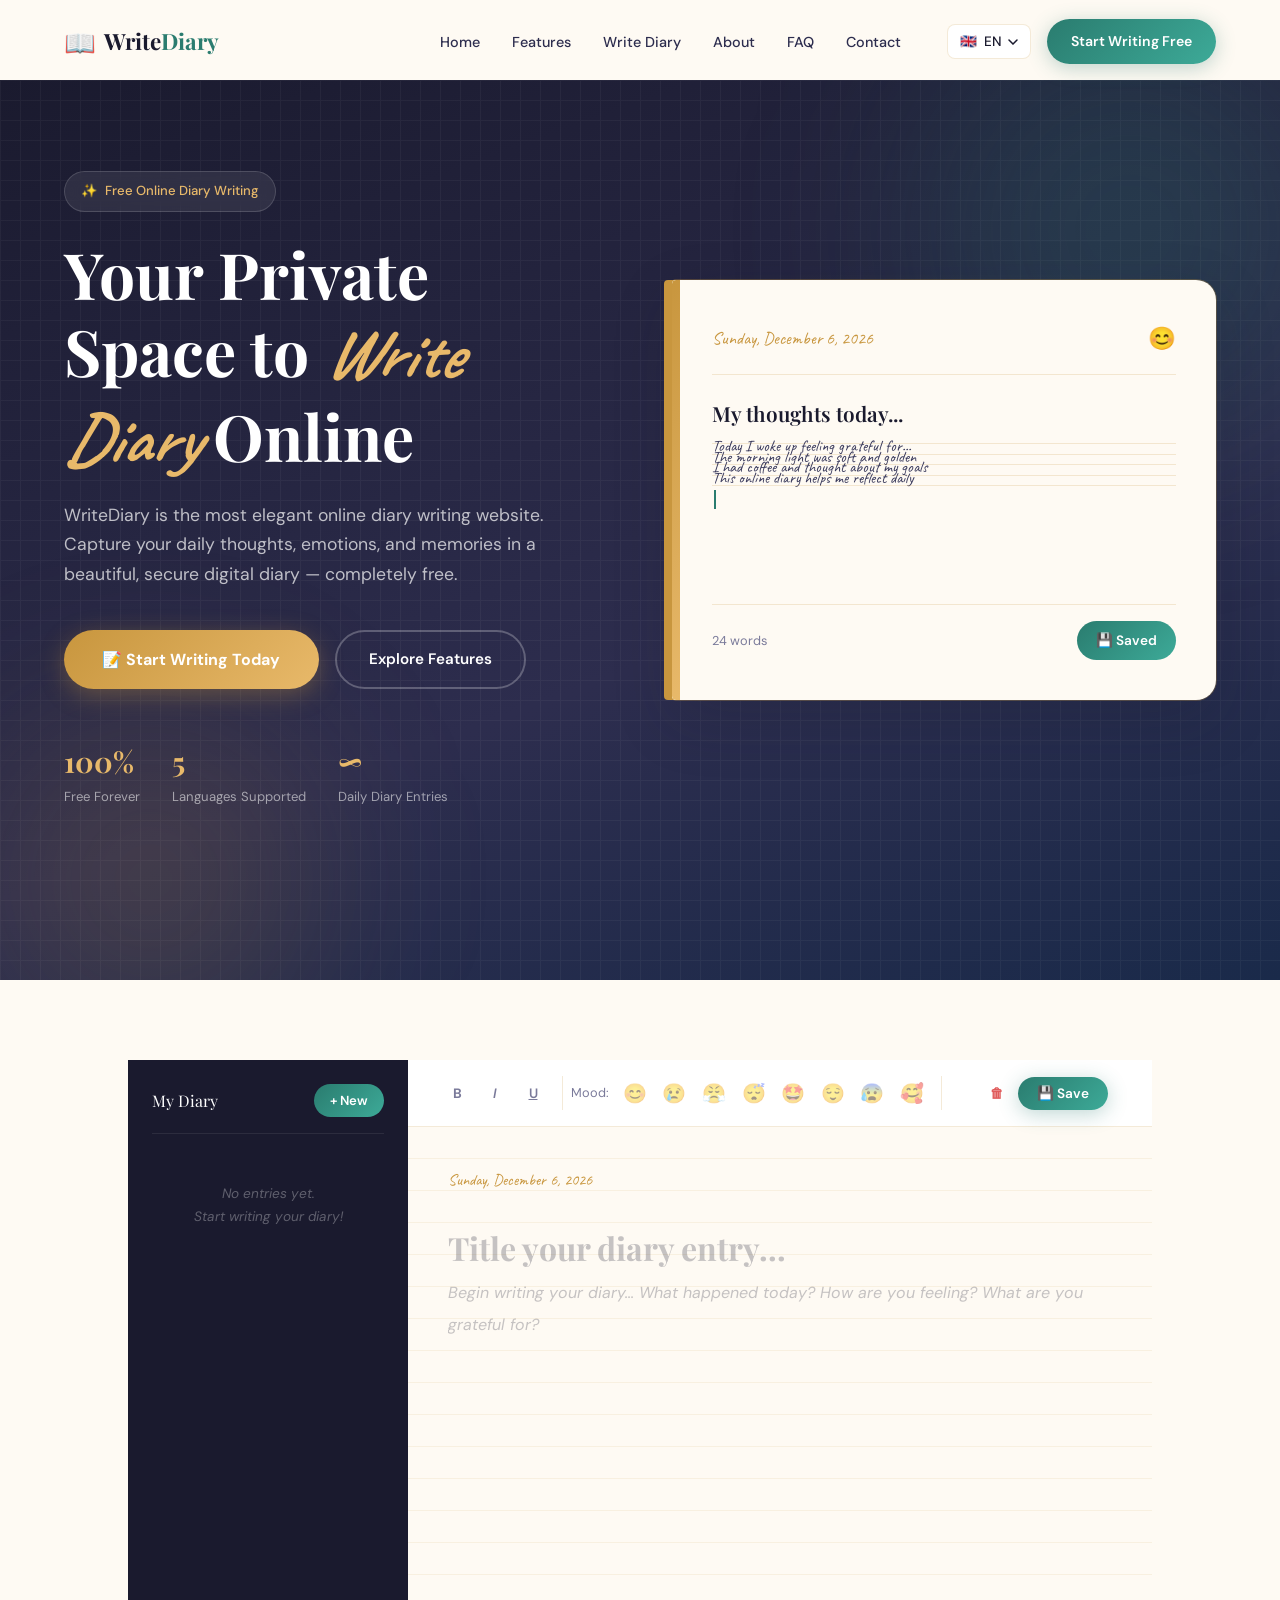
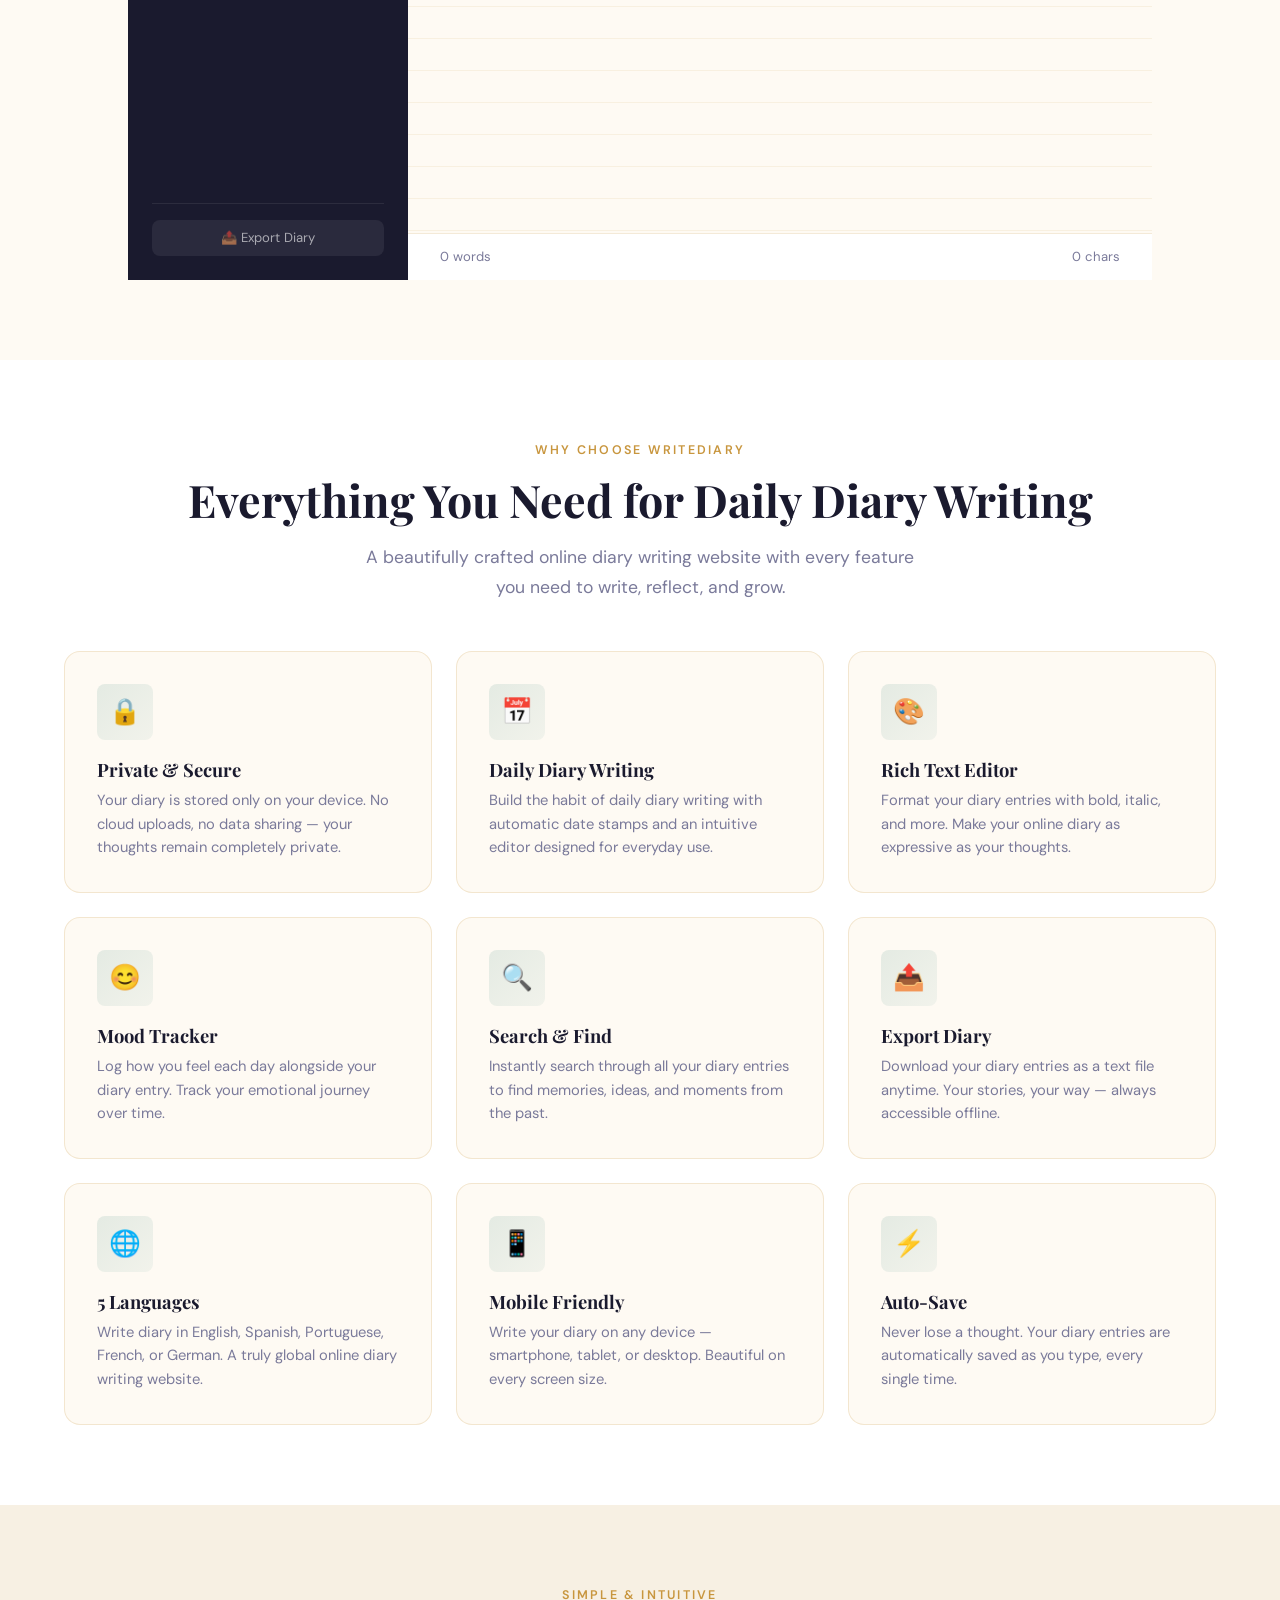
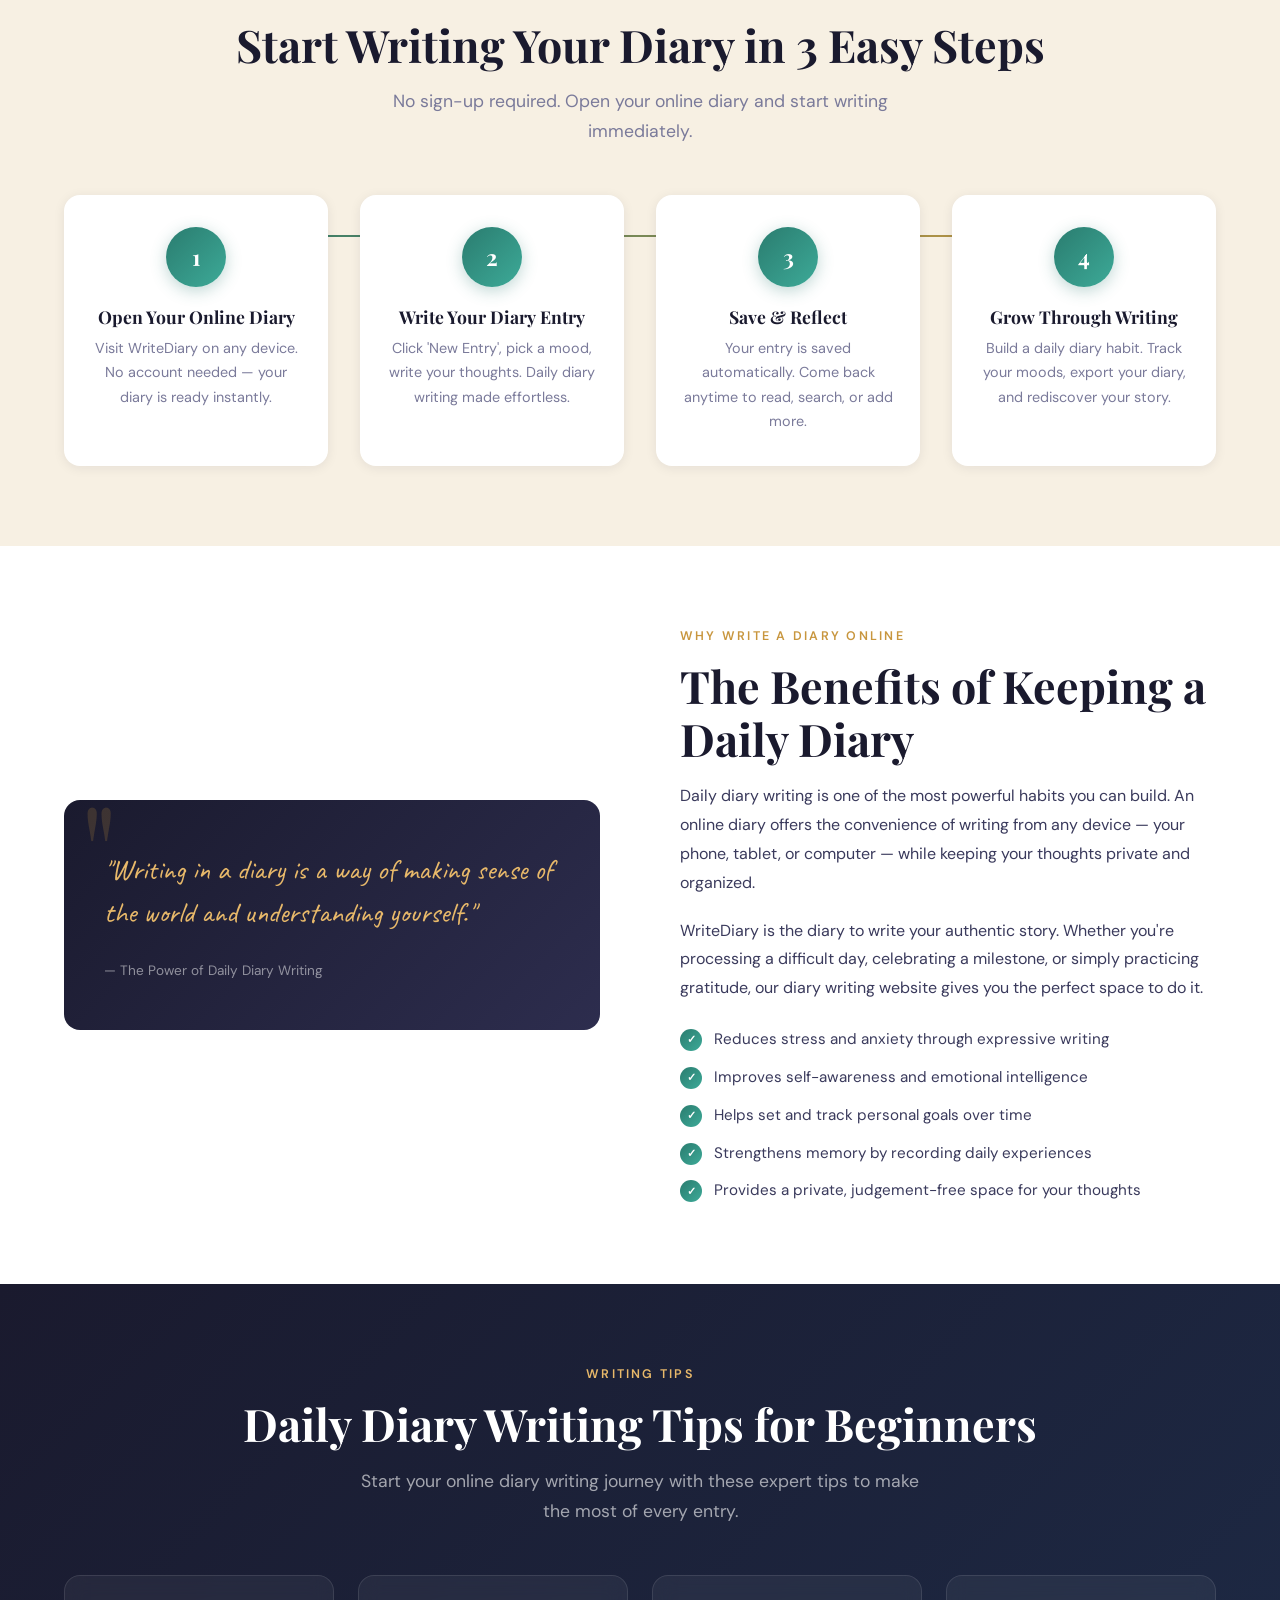
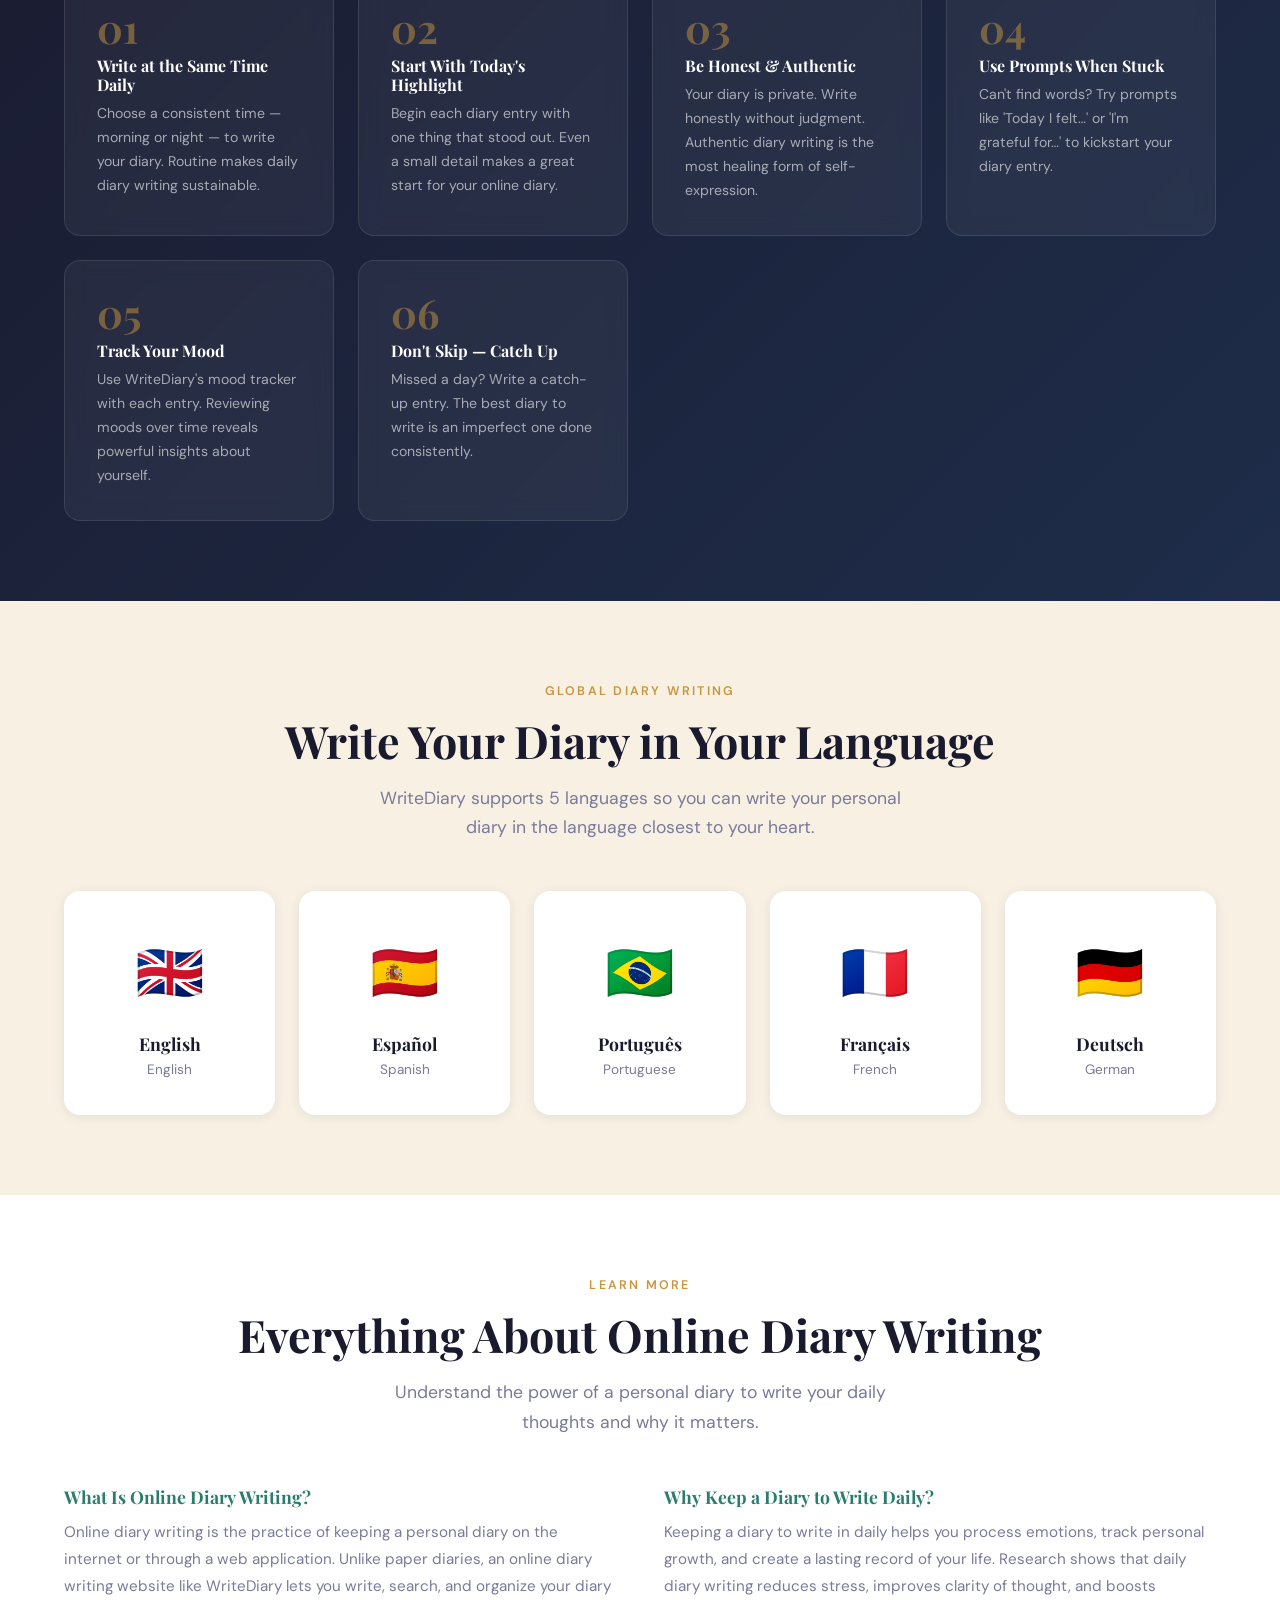
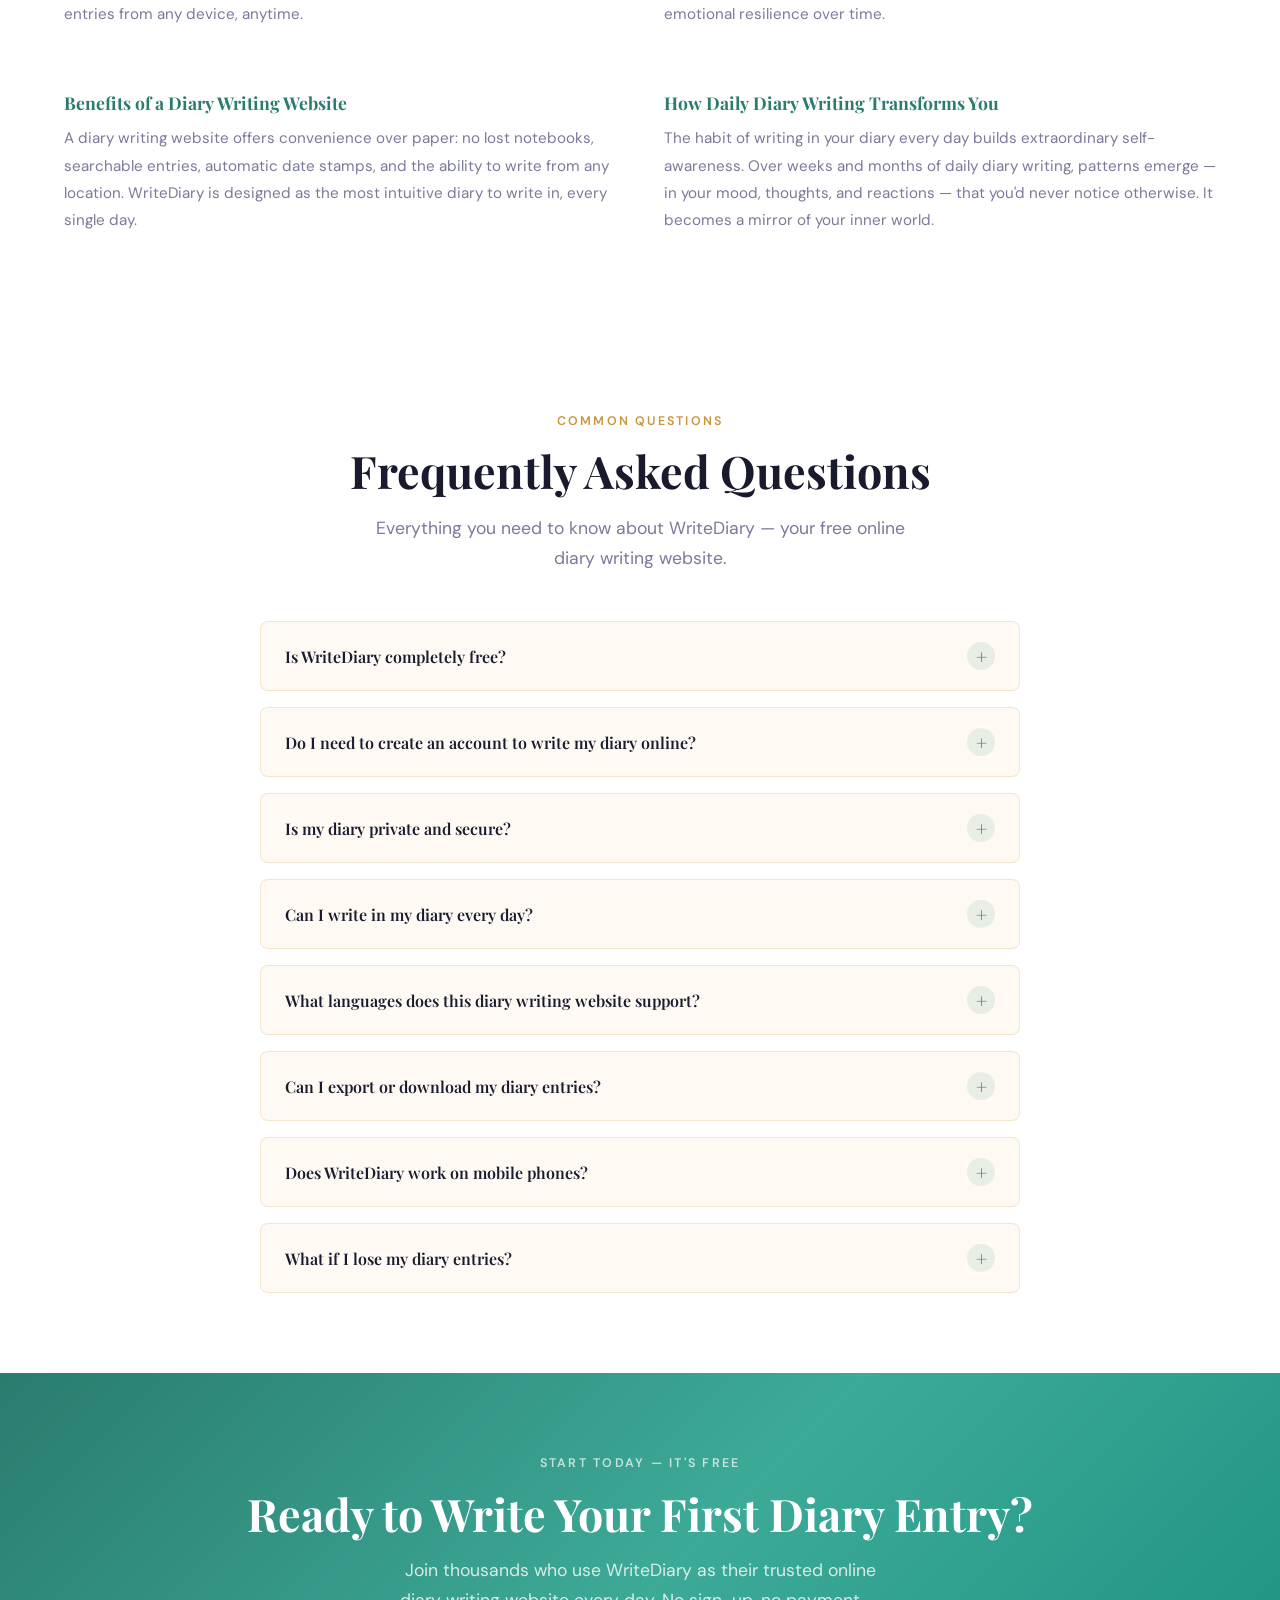
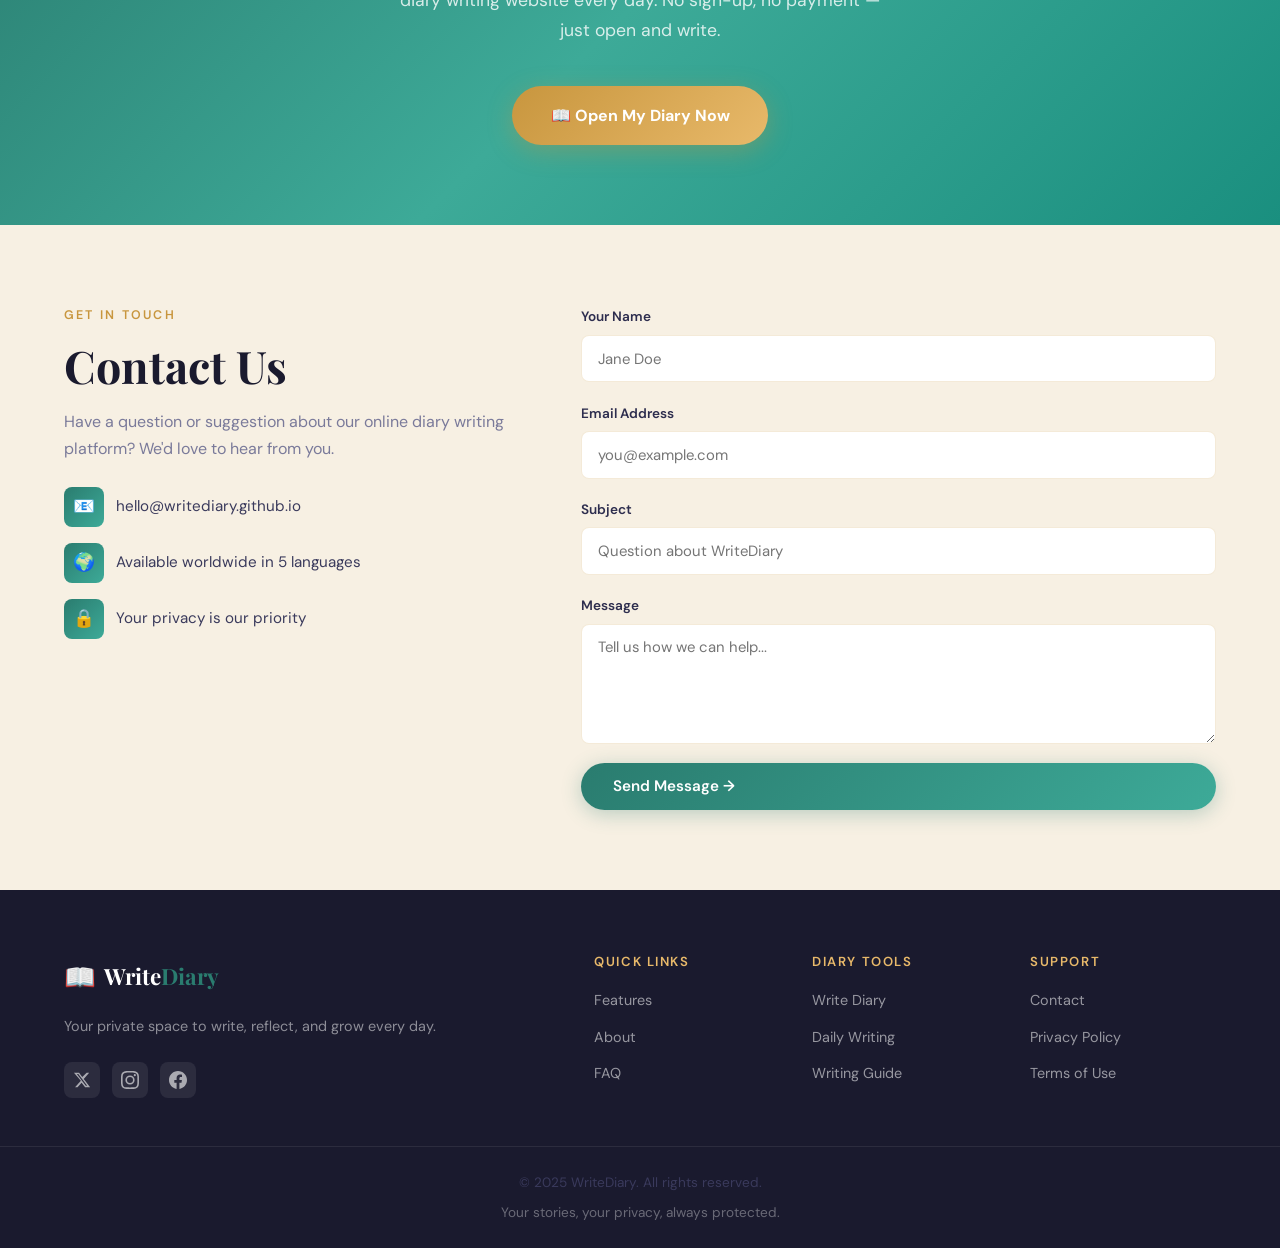
==== index.html @ 9cf4afc0 "Update index.html" ====
<!DOCTYPE html>
<html lang="en" prefix="og: https://ogp.me/ns#">
<head>
  <meta charset="UTF-8" />
  <meta name="viewport" content="width=device-width, initial-scale=1.0" />
  <meta http-equiv="X-UA-Compatible" content="IE=edge" />

  <!-- Primary SEO -->
  <title>WriteDiary – Free Online Diary Writing Website | Write Your Daily Diary Online</title>
  <meta name="description" content="WriteDiary is a free online diary writing website. Write diary entries, keep a daily diary, reflect on your thoughts, and store your personal diary securely online. Available in English, Spanish, French, German, and Portuguese." />
  <meta name="keywords" content="write diary, online diary, online diary writing, diary writing website, diary to write, daily diary writing, free diary, personal diary online" />
  <meta name="author" content="WriteDiary" />
  <meta name="robots" content="index, follow" />
  <link rel="canonical" href="https://writediary.github.io/" />
  <link rel="icon" type="image/png" sizes="32x32" href="/favicon.png">

  <!-- Open Graph -->
  <meta property="og:type" content="website" />
  <meta property="og:title" content="WriteDiary – Free Online Diary Writing Website" />
  <meta property="og:description" content="Write diary entries online, keep a daily diary, and reflect on your personal journey. Private, secure, and free." />
  <meta property="og:url" content="https://writediary.github.io/" />
  <meta property="og:site_name" content="WriteDiary" />
  <meta property="og:locale" content="en_US" />

  <!-- Twitter Card -->
  <meta name="twitter:card" content="summary_large_image" />
  <meta name="twitter:title" content="WriteDiary – Free Online Diary Writing Website" />
  <meta name="twitter:description" content="Write diary entries online, keep a daily diary, and reflect on your personal journey. Private, secure, and free." />

  <!-- Schema Markup -->
  <script type="application/ld+json">
  {
    "@context": "https://schema.org",
    "@graph": [
      {
        "@type": "WebSite",
        "@id": "https://writediary.github.io/#website",
        "url": "https://writediary.github.io/",
        "name": "WriteDiary",
        "description": "Free online diary writing website for personal journaling",
        "potentialAction": {
          "@type": "SearchAction",
          "target": "https://writediary.github.io/app.html?q={search_term_string}",
          "query-input": "required name=search_term_string"
        }
      },
      {
        "@type": "WebApplication",
        "@id": "https://writediary.github.io/#app",
        "name": "WriteDiary Online Diary",
        "url": "https://writediary.github.io/",
        "description": "A free, private, and secure online diary writing application. Write diary entries, keep a daily diary, and reflect on your personal journey.",
        "applicationCategory": "LifestyleApplication",
        "operatingSystem": "Any",
        "offers": {
          "@type": "Offer",
          "price": "0",
          "priceCurrency": "USD"
        },
        "inLanguage": ["en","es","pt","fr","de"]
      },
      {
        "@type": "Organization",
        "@id": "https://writediary.github.io/#org",
        "name": "WriteDiary",
        "url": "https://writediary.github.io/",
        "logo": "https://writediary.github.io/logo.png"
      },
      {
        "@type": "FAQPage",
        "mainEntity": [
          {
            "@type": "Question",
            "name": "Is WriteDiary free to use?",
            "acceptedAnswer": { "@type": "Answer", "text": "Yes, WriteDiary is completely free. You can write unlimited diary entries without any subscription." }
          },
          {
            "@type": "Question",
            "name": "Is my diary private and secure?",
            "acceptedAnswer": { "@type": "Answer", "text": "Your diary entries are stored locally on your device using browser storage, so only you can access them." }
          },
          {
            "@type": "Question",
            "name": "Can I write my diary online every day?",
            "acceptedAnswer": { "@type": "Answer", "text": "Absolutely! WriteDiary is designed for daily diary writing. Each entry is automatically dated and saved." }
          }
        ]
      }
    ]
  }
  </script>

  <link rel="stylesheet" href="css/style.css" />  
</head>
<body>

<!-- ══ HEADER (Component) ══ -->
<header id="site-header" role="banner"></header>

<div class="page-wrapper">

  <!-- ══ SECTION 1: HERO ══ -->
  <section id="home" aria-label="Hero">
    <div class="hero-bg-pattern" aria-hidden="true"></div>
    <div class="hero-glow hero-glow-1" aria-hidden="true"></div>
    <div class="hero-glow hero-glow-2" aria-hidden="true"></div>
    <div class="hero-content">
      <div class="hero-text">
        <div class="hero-badge">✨ <span id="hero-badge-text">Free Online Diary Writing</span></div>
        <h1 class="hero-title" id="hero-title">
          Your Private Space to <em>Write Diary</em> Online
        </h1>
        <p class="hero-subtitle" id="hero-subtitle">
          WriteDiary is the most elegant online diary writing website. Capture your daily thoughts, emotions, and memories in a beautiful, secure digital diary — completely free.
        </p>
        <div class="hero-cta">
          <a href="app.html" class="btn-gold" id="hero-cta-primary">📝 Start Writing Today</a>
          <a href="#features" class="btn-secondary" id="hero-cta-secondary" style="color:#fff;border-color:rgba(255,255,255,0.25);">Explore Features</a>
        </div>
        <div class="hero-stats">
          <div>
            <div class="hero-stat-num">100%</div>
            <div class="hero-stat-label" id="stat1-label">Free Forever</div>
          </div>
          <div>
            <div class="hero-stat-num">5</div>
            <div class="hero-stat-label" id="stat2-label">Languages Supported</div>
          </div>
          <div>
            <div class="hero-stat-num">∞</div>
            <div class="hero-stat-label" id="stat3-label">Daily Diary Entries</div>
          </div>
        </div>
      </div>
      <div class="hero-mockup">
        <div class="diary-book" role="img" aria-label="Diary writing interface preview">
          <div class="diary-header">
            <span class="diary-date" id="mockup-date"></span>
            <span class="diary-mood" aria-label="Mood">😊</span>
          </div>
          <div class="diary-body">
            <input class="diary-title-input" readonly value="My thoughts today..." aria-label="Diary entry title" />
            <div class="diary-lines" id="diary-lines-mockup"></div>
          </div>
          <div class="diary-footer">
            <span class="diary-wc" id="mockup-wc">24 words</span>
            <span class="diary-save">💾 Saved</span>
          </div>
        </div>
      </div>
    </div>
  </section>

  
  <section id="diary" aria-label="Diary">
  <div class="container" style="max-width: 80%; padding: 0;">
    <main id="app-main" class="app-layout">
      <!-- ── Sidebar ── -->
      <aside class="sidebar" role="complementary" aria-label="Diary entries list">
        <div class="sidebar-header">
          <span class="sidebar-title" id="sidebar-title">My Diary</span>
          <button class="btn-new-entry" id="btnNewEntry" aria-label="Create new diary entry">+ New</button>
        </div>
        <div class="entry-list" id="entryList" role="list" aria-label="Previous diary entries">
          <p class="no-entries" id="noEntries">No entries yet.<br/>Start writing your diary!</p>
        </div>
        <div style="padding-top:1rem;border-top:1px solid rgba(255,255,255,0.08);">
          <button id="btnExport" style="width:100%;padding:0.6rem;background:rgba(255,255,255,0.07);color:rgba(255,255,255,0.6);border-radius:8px;font-size:0.82rem;transition:0.3s;" aria-label="Export diary entries">📤 Export Diary</button>
        </div>
      </aside>

      <!-- ── Editor ── -->
      <div class="editor-area">
        <!-- Toolbar -->
        <div class="editor-toolbar" role="toolbar" aria-label="Text formatting toolbar">
          <div class="toolbar-group">
            <button class="toolbar-btn" id="tbBold" title="Bold" aria-label="Bold"><b>B</b></button>
            <button class="toolbar-btn" id="tbItalic" title="Italic" aria-label="Italic"><i>I</i></button>
            <button class="toolbar-btn" id="tbUnderline" title="Underline" aria-label="Underline"><u>U</u></button>
          </div>
          <div class="toolbar-group" aria-label="Mood selector">
            <span style="font-size:0.8rem;color:var(--text-muted);margin-right:0.3rem;">Mood:</span>
            <div class="mood-selector" role="radiogroup" aria-label="Select your mood">
              <button class="mood-btn" data-mood="😊" aria-label="Happy">😊</button>
              <button class="mood-btn" data-mood="😢" aria-label="Sad">😢</button>
              <button class="mood-btn" data-mood="😤" aria-label="Angry">😤</button>
              <button class="mood-btn" data-mood="😴" aria-label="Tired">😴</button>
              <button class="mood-btn" data-mood="🤩" aria-label="Excited">🤩</button>
              <button class="mood-btn" data-mood="😌" aria-label="Calm">😌</button>
              <button class="mood-btn" data-mood="😰" aria-label="Anxious">😰</button>
              <button class="mood-btn" data-mood="🥰" aria-label="Grateful">🥰</button>
            </div>
          </div>
          <div class="toolbar-group">
            <button class="toolbar-btn" id="btnDelete" title="Delete entry" aria-label="Delete current entry" style="color:var(--coral)">🗑</button>
            <button class="btn-primary" id="btnSave" style="padding:0.5rem 1.2rem;font-size:0.85rem;" aria-label="Save diary entry">💾 Save</button>
          </div>
        </div>

        <!-- Editor Main -->
        <div class="editor-main" id="editorMain">
          <div class="entry-meta">
            <span class="entry-meta-date" id="entryDate"></span>
            <span id="entryMoodDisplay" style="font-size:1.2rem;"></span>
          </div>
          <input type="text" id="entryTitle" placeholder="Title your diary entry..." aria-label="Diary entry title" autocomplete="off" />
          <textarea id="entryContent" placeholder="Begin writing your diary... What happened today? How are you feeling? What are you grateful for?" aria-label="Diary entry content"></textarea>
        </div>

        <!-- Status bar -->
        <div class="editor-statusbar">
          <span id="wordCount">0 words</span>
          <span class="save-status" id="saveStatus" aria-live="polite"></span>
          <span id="charCount">0 characters</span>
        </div>
      </div>
    </main>
  </div>
</section> 

  <!-- ══ SECTION 2: FEATURES ══ -->
  <section id="features" aria-labelledby="features-heading">
    <div class="container">
      <div class="text-center">
        <span class="section-label" id="feat-label">Why Choose WriteDiary</span>
        <h2 class="section-title" id="features-heading">Everything You Need for Daily Diary Writing</h2>
        <p class="section-subtitle" id="feat-subtitle">A beautifully crafted online diary writing website with every feature you need to write, reflect, and grow.</p>
      </div>
      <div class="features-grid" id="features-grid">
        <!-- Populated by JS -->
      </div>
    </div>
    <script>
      /* WriteDiary – app.js */
(function() {
  'use strict';

  const lang = localStorage.getItem('wd_lang') || 'en';
  const STORAGE_KEY = 'writediary_entries';

  // i18n
  const APP_I18N = {
    en: {
      sidebar_title: "My Diary",
      btn_new: "+ New",
      btn_export: "📤 Export Diary",
      no_entries: "No entries yet.\nStart writing your diary!",
      word_count: (n) => `${n} word${n !== 1 ? 's' : ''}`,
      char_count: (n) => `${n} char${n !== 1 ? 's' : ''}`,
      saved: "✓ Saved",
      saving: "Saving...",
      untitled: "Untitled Entry",
      placeholder_title: "Title your diary entry...",
      placeholder_content: "Begin writing your diary... What happened today? How are you feeling? What are you grateful for?",
      delete_confirm: "Delete this diary entry? This cannot be undone.",
      export_filename: "my-diary.txt",
      entry_label: (date) => date,
    },
    es: {
      sidebar_title: "Mi Diario",
      btn_new: "+ Nuevo",
      btn_export: "📤 Exportar Diario",
      no_entries: "Sin entradas aún.\n¡Empieza a escribir tu diario!",
      word_count: (n) => `${n} palabra${n !== 1 ? 's' : ''}`,
      char_count: (n) => `${n} carácte${n !== 1 ? 'res' : 'r'}`,
      saved: "✓ Guardado",
      saving: "Guardando...",
      untitled: "Entrada Sin Título",
      placeholder_title: "Titula tu entrada de diario...",
      placeholder_content: "Empieza a escribir tu diario... ¿Qué pasó hoy? ¿Cómo te sientes? ¿Por qué estás agradecido/a?",
      delete_confirm: "¿Eliminar esta entrada de diario? Esto no se puede deshacer.",
      export_filename: "mi-diario.txt",
      entry_label: (date) => date,
    },
    pt: {
      sidebar_title: "Meu Diário",
      btn_new: "+ Novo",
      btn_export: "📤 Exportar Diário",
      no_entries: "Sem entradas ainda.\nComece a escrever seu diário!",
      word_count: (n) => `${n} palavra${n !== 1 ? 's' : ''}`,
      char_count: (n) => `${n} carácte${n !== 1 ? 'res' : 'r'}`,
      saved: "✓ Salvo",
      saving: "Salvando...",
      untitled: "Entrada Sem Título",
      placeholder_title: "Titulo sua entrada de diário...",
      placeholder_content: "Comece a escrever seu diário... O que aconteceu hoje? Como você está se sentindo? Pelo que você é grato(a)?",
      delete_confirm: "Excluir esta entrada do diário? Isso não pode ser desfeito.",
      export_filename: "meu-diario.txt",
      entry_label: (date) => date,
    },
    fr: {
      sidebar_title: "Mon Journal",
      btn_new: "+ Nouveau",
      btn_export: "📤 Exporter le Journal",
      no_entries: "Aucune entrée encore.\nCommencez à écrire votre journal!",
      word_count: (n) => `${n} mot${n !== 1 ? 's' : ''}`,
      char_count: (n) => `${n} caractère${n !== 1 ? 's' : ''}`,
      saved: "✓ Enregistré",
      saving: "Enregistrement...",
      untitled: "Entrée Sans Titre",
      placeholder_title: "Titrez votre entrée de journal...",
      placeholder_content: "Commencez à écrire votre journal... Que s'est-il passé aujourd'hui? Comment vous sentez-vous? De quoi êtes-vous reconnaissant(e)?",
      delete_confirm: "Supprimer cette entrée de journal? Cela ne peut pas être annulé.",
      export_filename: "mon-journal.txt",
      entry_label: (date) => date,
    },
    de: {
      sidebar_title: "Mein Tagebuch",
      btn_new: "+ Neu",
      btn_export: "📤 Tagebuch Exportieren",
      no_entries: "Noch keine Einträge.\nFangen Sie an, Ihr Tagebuch zu schreiben!",
      word_count: (n) => `${n} Wort${n !== 1 ? 'e' : ''}`,
      char_count: (n) => `${n} Zeiche${n !== 1 ? 'n' : 'n'}`,
      saved: "✓ Gespeichert",
      saving: "Speichert...",
      untitled: "Unbenannter Eintrag",
      placeholder_title: "Betiteln Sie Ihren Tagebucheintrag...",
      placeholder_content: "Beginnen Sie mit dem Schreiben Ihres Tagebuchs... Was ist heute passiert? Wie fühlen Sie sich? Wofür sind Sie dankbar?",
      delete_confirm: "Diesen Tagebucheintrag löschen? Dies kann nicht rückgängig gemacht werden.",
      export_filename: "mein-tagebuch.txt",
      entry_label: (date) => date,
    }
  };

  const t = APP_I18N[lang] || APP_I18N.en;

  // State
  let entries = [];
  let currentId = null;
  let selectedMood = '';
  let saveTimer = null;

  // DOM refs
  const entryList = document.getElementById('entryList');
  const noEntries = document.getElementById('noEntries');
  const entryTitle = document.getElementById('entryTitle');
  const entryContent = document.getElementById('entryContent');
  const entryDate = document.getElementById('entryDate');
  const entryMoodDisplay = document.getElementById('entryMoodDisplay');
  const wordCount = document.getElementById('wordCount');
  const charCount = document.getElementById('charCount');
  const saveStatus = document.getElementById('saveStatus');
  const sidebarTitle = document.getElementById('sidebar-title');
  const btnNew = document.getElementById('btnNewEntry');
  const btnSave = document.getElementById('btnSave');
  const btnDelete = document.getElementById('btnDelete');
  const btnExport = document.getElementById('btnExport');

  // ── Apply i18n ──
  function applyI18n() {
    if (sidebarTitle) sidebarTitle.textContent = t.sidebar_title;
    if (btnNew) btnNew.textContent = t.btn_new;
    if (btnExport) btnExport.textContent = t.btn_export;
    if (noEntries) noEntries.innerHTML = t.no_entries.replace('\n', '<br/>');
    if (entryTitle) entryTitle.placeholder = t.placeholder_title;
    if (entryContent) entryContent.placeholder = t.placeholder_content;
  }

  // ── Storage ──
  function loadEntries() {
    try {
      const raw = localStorage.getItem(STORAGE_KEY);
      entries = raw ? JSON.parse(raw) : [];
    } catch(e) { entries = []; }
  }

  function saveEntries() {
    try { localStorage.setItem(STORAGE_KEY, JSON.stringify(entries)); } catch(e) {}
  }

  function genId() { return 'wd_' + Date.now() + '_' + Math.random().toString(36).substr(2, 6); }

  // ── Format date ──
  function formatDate(iso) {
    const d = new Date(iso);
    const locales = { en: 'en-US', es: 'es-ES', pt: 'pt-BR', fr: 'fr-FR', de: 'de-DE' };
    return d.toLocaleDateString(locales[lang] || 'en-US', { weekday: 'long', year: 'numeric', month: 'long', day: 'numeric' });
  }

  function formatShortDate(iso) {
    const d = new Date(iso);
    const locales = { en: 'en-US', es: 'es-ES', pt: 'pt-BR', fr: 'fr-FR', de: 'de-DE' };
    return d.toLocaleDateString(locales[lang] || 'en-US', { month: 'short', day: 'numeric', year: 'numeric' });
  }

  // ── Render sidebar ──
  function renderList() {
    if (!entryList) return;
    const sorted = [...entries].sort((a, b) => new Date(b.date) - new Date(a.date));
    if (sorted.length === 0) {
      entryList.innerHTML = `<p class="no-entries">${t.no_entries.replace('\n', '<br/>')}</p>`;
      return;
    }
    entryList.innerHTML = sorted.map(e => `
      <div class="entry-item ${e.id === currentId ? 'active' : ''}" data-id="${e.id}" role="listitem" tabindex="0" aria-label="${e.title || t.untitled}, ${formatShortDate(e.date)}">
        <div class="entry-item-date">${formatShortDate(e.date)} ${e.mood || ''}</div>
        <div class="entry-item-title">${escHtml(e.title || t.untitled)}</div>
        <div class="entry-item-preview">${escHtml((e.content || '').substring(0, 60))}</div>
      </div>
    `).join('');
    entryList.querySelectorAll('.entry-item').forEach(item => {
      item.addEventListener('click', () => loadEntry(item.dataset.id));
      item.addEventListener('keydown', (e) => { if (e.key === 'Enter' || e.key === ' ') loadEntry(item.dataset.id); });
    });
  }

  function escHtml(s) {
    return String(s).replace(/&/g,'&amp;').replace(/</g,'&lt;').replace(/>/g,'&gt;').replace(/"/g,'&quot;');
  }

  // ── Load entry into editor ──
  function loadEntry(id) {
    const entry = entries.find(e => e.id === id);
    if (!entry) return;
    currentId = id;
    selectedMood = entry.mood || '';
    if (entryTitle) entryTitle.value = entry.title || '';
    if (entryContent) entryContent.value = entry.content || '';
    if (entryDate) entryDate.textContent = formatDate(entry.date);
    if (entryMoodDisplay) entryMoodDisplay.textContent = selectedMood;
    updateMoodButtons();
    updateCounts();
    renderList();
    if (window.innerWidth < 768) {
      document.querySelector('.editor-area').scrollIntoView({ behavior: 'smooth' });
    }
  }

  // ── New entry ──
  function newEntry() {
    const now = new Date().toISOString();
    const entry = { id: genId(), date: now, title: '', content: '', mood: '' };
    entries.unshift(entry);
    saveEntries();
    loadEntry(entry.id);
    renderList();
    if (entryTitle) { entryTitle.value = ''; entryTitle.focus(); }
    if (saveStatus) { saveStatus.textContent = ''; }
  }

  // ── Save current ──
  function saveCurrentEntry() {
    if (!currentId) return;
    const idx = entries.findIndex(e => e.id === currentId);
    if (idx === -1) return;
    entries[idx].title = entryTitle ? entryTitle.value : '';
    entries[idx].content = entryContent ? entryContent.value : '';
    entries[idx].mood = selectedMood;
    saveEntries();
    renderList();
    if (saveStatus) {
      saveStatus.textContent = t.saved;
      setTimeout(() => { if (saveStatus) saveStatus.textContent = ''; }, 3000);
    }
  }

  // ── Delete ──
  function deleteEntry() {
    if (!currentId) return;
    if (!confirm(t.delete_confirm)) return;
    entries = entries.filter(e => e.id !== currentId);
    saveEntries();
    currentId = null;
    selectedMood = '';
    if (entryTitle) entryTitle.value = '';
    if (entryContent) entryContent.value = '';
    if (entryDate) entryDate.textContent = '';
    if (entryMoodDisplay) entryMoodDisplay.textContent = '';
    if (saveStatus) saveStatus.textContent = '';
    updateCounts();
    renderList();
    if (entries.length > 0) loadEntry(entries[0].id);
  }

  // ── Export ──
  function exportDiary() {
    const sorted = [...entries].sort((a,b) => new Date(a.date) - new Date(b.date));
    if (sorted.length === 0) return;
    const text = sorted.map(e =>
      `═══════════════════════════\n${formatDate(e.date)}${e.mood ? ' ' + e.mood : ''}\n${'─'.repeat(27)}\n${e.title ? e.title + '\n' + '─'.repeat(27) + '\n' : ''}${e.content || ''}\n`
    ).join('\n');
    const header = `WriteDiary – My Online Diary\nExported: ${new Date().toLocaleDateString()}\n${'═'.repeat(30)}\n\n`;
    const blob = new Blob([header + text], { type: 'text/plain;charset=utf-8' });
    const a = document.createElement('a');
    a.href = URL.createObjectURL(blob);
    a.download = t.export_filename;
    document.body.appendChild(a);
    a.click();
    document.body.removeChild(a);
    URL.revokeObjectURL(a.href);
  }

  // ── Word/char count ──
  function updateCounts() {
    const text = entryContent ? entryContent.value : '';
    const words = text.trim() ? text.trim().split(/\s+/).length : 0;
    const chars = text.length;
    if (wordCount) wordCount.textContent = t.word_count(words);
    if (charCount) charCount.textContent = t.char_count(chars);
  }

  // ── Mood buttons ──
  function updateMoodButtons() {
    document.querySelectorAll('.mood-btn').forEach(btn => {
      btn.classList.toggle('active', btn.dataset.mood === selectedMood);
    });
  }

  // ── Auto-save on typing ──
  function scheduleAutoSave() {
    clearTimeout(saveTimer);
    if (saveStatus) saveStatus.textContent = t.saving;
    saveTimer = setTimeout(() => {
      saveCurrentEntry();
    }, 1500);
  }

  // ── Set today's date in editor header ──
  function setEditorDate() {
    if (!entryDate) return;
    const now = new Date().toISOString();
    entryDate.textContent = formatDate(now);
  }

  // ── Init ──
  document.addEventListener('DOMContentLoaded', function() {
    applyI18n();
    loadEntries();
    setEditorDate();

    // Load first entry or prep blank
    if (entries.length > 0) {
      const sorted = [...entries].sort((a,b) => new Date(b.date) - new Date(a.date));
      loadEntry(sorted[0].id);
    } else {
      renderList();
      updateCounts();
    }

    // New entry button
    if (btnNew) btnNew.addEventListener('click', newEntry);

    // Save button
    if (btnSave) btnSave.addEventListener('click', saveCurrentEntry);

    // Delete button
    if (btnDelete) btnDelete.addEventListener('click', deleteEntry);

    // Export button
    if (btnExport) btnExport.addEventListener('click', exportDiary);

    // Editor inputs
    if (entryTitle) entryTitle.addEventListener('input', scheduleAutoSave);
    if (entryContent) {
      entryContent.addEventListener('input', function() {
        updateCounts();
        scheduleAutoSave();
      });
    }

    // Mood buttons
    document.querySelectorAll('.mood-btn').forEach(btn => {
      btn.addEventListener('click', function() {
        if (selectedMood === this.dataset.mood) {
          selectedMood = '';
        } else {
          selectedMood = this.dataset.mood;
        }
        if (entryMoodDisplay) entryMoodDisplay.textContent = selectedMood;
        updateMoodButtons();
        scheduleAutoSave();
      });
    });

    // Toolbar formatting (works for textarea by wrapping selected text)
    function wrapSelection(before, after) {
      if (!entryContent) return;
      const start = entryContent.selectionStart;
      const end = entryContent.selectionEnd;
      const val = entryContent.value;
      const selected = val.slice(start, end);
      entryContent.value = val.slice(0, start) + before + selected + after + val.slice(end);
      entryContent.selectionStart = start + before.length;
      entryContent.selectionEnd = end + before.length;
      entryContent.focus();
      scheduleAutoSave();
    }
    const tbBold = document.getElementById('tbBold');
    const tbItalic = document.getElementById('tbItalic');
    const tbUnderline = document.getElementById('tbUnderline');
    if (tbBold) tbBold.addEventListener('click', () => wrapSelection('**', '**'));
    if (tbItalic) tbItalic.addEventListener('click', () => wrapSelection('_', '_'));
    if (tbUnderline) tbUnderline.addEventListener('click', () => wrapSelection('__', '__'));

    // Keyboard shortcut: Ctrl+S / Cmd+S
    document.addEventListener('keydown', function(e) {
      if ((e.ctrlKey || e.metaKey) && e.key === 's') {
        e.preventDefault();
        saveCurrentEntry();
      }
    });
  });

})();
    </script>
  </section>

  <!-- ══ SECTION 3: HOW IT WORKS ══ -->
  <section id="how-it-works" aria-labelledby="hiw-heading">
    <div class="container">
      <div class="text-center">
        <span class="section-label" id="hiw-label">Simple & Intuitive</span>
        <h2 class="section-title" id="hiw-heading">Start Writing Your Diary in 3 Easy Steps</h2>
        <p class="section-subtitle" id="hiw-subtitle">No sign-up required. Open your online diary and start writing immediately.</p>
      </div>
      <div class="steps-grid" id="steps-grid"></div>
    </div>
  </section>

  <!-- ══ SECTION 4: ABOUT / WHY DIARY ══ -->
  <section id="about" aria-labelledby="about-heading">
    <div class="container">
      <div class="about-grid">
        <div class="about-visual reveal">
          <span class="about-quote-mark" aria-hidden="true">"</span>
          <p class="about-quote" id="about-quote">"Writing in a diary is a way of making sense of the world and understanding yourself."</p>
          <p class="about-author" id="about-author">— The Power of Daily Diary Writing</p>
        </div>
        <div class="about-text reveal reveal-delay-1">
          <span class="section-label" id="about-label">Why Write a Diary Online</span>
          <h2 class="section-title" id="about-heading">The Benefits of Keeping a Daily Diary</h2>
          <p id="about-p1">Daily diary writing is one of the most powerful habits you can build. An online diary offers the convenience of writing from any device — your phone, tablet, or computer — while keeping your thoughts private and organized.</p>
          <p id="about-p2">WriteDiary is the diary to write your authentic story. Whether you're processing a difficult day, celebrating a milestone, or simply practicing gratitude, our diary writing website gives you the perfect space to do it.</p>
          <div class="about-benefits" id="about-benefits"></div>
        </div>
      </div>
    </div>
  </section>

  <!-- ══ SECTION 5: DAILY DIARY GUIDE ══ -->
  <section id="guide" aria-labelledby="guide-heading">
    <div class="container">
      <div class="text-center">
        <span class="section-label" id="guide-label">Writing Tips</span>
        <h2 class="section-title" id="guide-heading">Daily Diary Writing Tips for Beginners</h2>
        <p class="section-subtitle" id="guide-subtitle">Start your online diary writing journey with these expert tips to make the most of every entry.</p>
      </div>
      <div class="tips-grid" id="tips-grid"></div>
    </div>
  </section>

  <!-- ══ SECTION 6: LANGUAGES ══ -->
  <section id="languages" aria-labelledby="lang-heading">
    <div class="container">
      <div class="text-center">
        <span class="section-label" id="lang-label">Global Diary Writing</span>
        <h2 class="section-title" id="lang-heading">Write Your Diary in Your Language</h2>
        <p class="section-subtitle" id="lang-subtitle">WriteDiary supports 5 languages so you can write your personal diary in the language closest to your heart.</p>
      </div>
      <div class="lang-grid" id="lang-grid"></div>
    </div>
  </section>

  <!-- ══ SECTION 7: SEO CONTENT ══ -->
  <section id="why-diary" aria-labelledby="whydiary-heading">
    <div class="container">
      <div class="text-center">
        <span class="section-label" id="whydiary-label">Learn More</span>
        <h2 class="section-title" id="whydiary-heading">Everything About Online Diary Writing</h2>
        <p class="section-subtitle" id="whydiary-subtitle">Understand the power of a personal diary to write your daily thoughts and why it matters.</p>
      </div>
      <div class="content-cols" id="content-cols"></div>
    </div>
  </section>

  <!-- ══ SECTION 8: FAQ ══ -->
  <section id="faq" aria-labelledby="faq-heading">
    <div class="container">
      <div class="text-center">
        <span class="section-label" id="faq-label">Common Questions</span>
        <h2 class="section-title" id="faq-heading">Frequently Asked Questions</h2>
        <p class="section-subtitle" id="faq-subtitle">Everything you need to know about WriteDiary — your free online diary writing website.</p>
      </div>
      <div class="faq-grid" id="faq-grid"></div>
    </div>
  </section>

  <!-- ══ CTA BANNER ══ -->
  <section id="cta-banner" aria-label="Call to action">
    <div class="container">
      <span class="section-label" id="cta-label" style="color:rgba(255,255,255,0.7)">Start Today — It's Free</span>
      <h2 id="cta-title">Ready to Write Your First Diary Entry?</h2>
      <p id="cta-desc">Join thousands who use WriteDiary as their trusted online diary writing website every day. No sign-up, no payment — just open and write.</p>
      <a href="app.html" class="btn-gold" id="cta-btn">📖 Open My Diary Now</a>
    </div>
  </section>

  <!-- ══ SECTION 9: CONTACT ══ -->
  <section id="contact" aria-labelledby="contact-heading">
    <div class="container">
      <div class="contact-grid">
        <div class="contact-info reveal">
          <span class="section-label" id="contact-label">Get In Touch</span>
          <h2 class="section-title" id="contact-heading">Contact Us</h2>
          <p id="contact-desc">Have a question or suggestion about our online diary writing platform? We'd love to hear from you.</p>
          <div class="contact-items">
            <div class="contact-item">
              <span class="contact-item-icon">📧</span>
              <span>hello@writediary.github.io</span>
            </div>
            <div class="contact-item">
              <span class="contact-item-icon">🌍</span>
              <span>Available worldwide in 5 languages</span>
            </div>
            <div class="contact-item">
              <span class="contact-item-icon">🔒</span>
              <span>Your privacy is our priority</span>
            </div>
          </div>
        </div>
        <form class="contact-form reveal reveal-delay-1" id="contactForm" aria-label="Contact form" novalidate>
          <div class="form-group">
            <label for="cName" id="label-name">Your Name</label>
            <input type="text" id="cName" name="name" placeholder="Jane Doe" required autocomplete="name" />
          </div>
          <div class="form-group">
            <label for="cEmail" id="label-email">Email Address</label>
            <input type="email" id="cEmail" name="email" placeholder="you@example.com" required autocomplete="email" />
          </div>
          <div class="form-group">
            <label for="cSubject" id="label-subject">Subject</label>
            <input type="text" id="cSubject" name="subject" placeholder="Question about WriteDiary" />
          </div>
          <div class="form-group">
            <label for="cMessage" id="label-message">Message</label>
            <textarea id="cMessage" name="message" placeholder="Tell us how we can help..." required></textarea>
          </div>
          <button type="submit" class="btn-primary" id="submit-btn">Send Message →</button>
          <div class="form-success" id="formSuccess" role="alert">✅ Message sent! We'll get back to you shortly.</div>
        </form>
      </div>
    </div>
  </section>

</div><!-- end page-wrapper -->

<!-- ══ FOOTER (Component) ══ -->
<footer id="site-footer" role="contentinfo"></footer>

<!-- Scripts -->
<script src="js/header.js"></script>
<script src="js/footer.js"></script>
<script src="js/main.js"></script>

</body>
</html>
---- css/style.css ----
/* =============================================
   WriteDiary - Main Stylesheet
   Educational Stylish Theme
   ============================================= */

@import url('https://fonts.googleapis.com/css2?family=Playfair+Display:ital,wght@0,400;0,600;0,700;1,400;1,600&family=DM+Sans:wght@300;400;500;600&family=Caveat:wght@400;600&display=swap');

/* ── CSS Variables ── */
:root {
  --ink: #1a1a2e;
  --ink-soft: #2d2d4e;
  --paper: #fefaf3;
  --paper-warm: #f7f0e3;
  --cream: #f0e6d3;
  --gold: #c8963e;
  --gold-light: #e8b96a;
  --teal: #2a7c6f;
  --teal-light: #3daa98;
  --coral: #e05c5c;
  --lavender: #8b6fc0;
  --white: #ffffff;
  --text-body: #3a3a5c;
  --text-muted: #7a7a9a;
  --border: rgba(200, 150, 62, 0.2);
  --shadow-sm: 0 2px 12px rgba(26,26,46,0.08);
  --shadow-md: 0 8px 32px rgba(26,26,46,0.12);
  --shadow-lg: 0 20px 60px rgba(26,26,46,0.18);
  --radius: 16px;
  --radius-sm: 8px;
  --transition: 0.35s cubic-bezier(0.4, 0, 0.2, 1);
}

/* ── Reset & Base ── */
*, *::before, *::after { box-sizing: border-box; margin: 0; padding: 0; }
html { scroll-behavior: smooth; font-size: 16px; }
body {
  font-family: 'DM Sans', sans-serif;
  background: var(--paper);
  color: var(--text-body);
  line-height: 1.7;
  overflow-x: hidden;
}
img { max-width: 100%; height: auto; display: block; }
a { text-decoration: none; color: inherit; transition: color var(--transition); }
ul { list-style: none; }
button { cursor: pointer; border: none; background: none; font-family: inherit; }

/* ── Typography ── */
h1,h2,h3,h4 { font-family: 'Playfair Display', serif; color: var(--ink); line-height: 1.2; }
h1 { font-size: clamp(2.4rem, 5vw, 4rem); }
h2 { font-size: clamp(1.8rem, 3.5vw, 2.8rem); }
h3 { font-size: clamp(1.2rem, 2.5vw, 1.6rem); }
p { color: var(--text-body); }

.section-label {
  font-family: 'DM Sans', sans-serif;
  font-size: 0.78rem;
  font-weight: 600;
  letter-spacing: 0.18em;
  text-transform: uppercase;
  color: var(--gold);
  display: block;
  margin-bottom: 0.75rem;
}
.section-title { margin-bottom: 1rem; }
.section-subtitle {
  font-size: 1.1rem;
  color: var(--text-muted);
  max-width: 560px;
  margin: 0 auto 3rem;
}
.text-center { text-align: center; }

/* ── Buttons ── */
.btn-primary {
  display: inline-flex; align-items: center; gap: 0.5rem;
  background: linear-gradient(135deg, var(--teal), var(--teal-light));
  color: var(--white);
  padding: 0.85rem 2rem;
  border-radius: 50px;
  font-weight: 600;
  font-size: 0.95rem;
  transition: var(--transition);
  box-shadow: 0 4px 20px rgba(42,124,111,0.3);
  white-space: nowrap;
}
.btn-primary:hover {
  transform: translateY(-2px);
  box-shadow: 0 8px 30px rgba(42,124,111,0.45);
  color: var(--white);
}
.btn-secondary {
  display: inline-flex; align-items: center; gap: 0.5rem;
  background: transparent;
  color: var(--ink);
  padding: 0.85rem 2rem;
  border-radius: 50px;
  font-weight: 600;
  font-size: 0.95rem;
  border: 2px solid var(--border);
  transition: var(--transition);
}
.btn-secondary:hover {
  border-color: var(--teal);
  color: var(--teal);
  transform: translateY(-2px);
}
.btn-gold {
  background: linear-gradient(135deg, var(--gold), var(--gold-light));
  color: var(--white);
  padding: 1rem 2.4rem;
  border-radius: 50px;
  font-weight: 700;
  font-size: 1rem;
  display: inline-flex; align-items: center; gap: 0.6rem;
  box-shadow: 0 6px 24px rgba(200,150,62,0.35);
  transition: var(--transition);
}
.btn-gold:hover { transform: translateY(-3px); box-shadow: 0 10px 35px rgba(200,150,62,0.5); color: var(--white); }

/* ── Navbar ── */
.navbar {
  position: fixed; top: 0; left: 0; right: 0; z-index: 1000;
  padding: 1.2rem 0;
  transition: var(--transition);
  background: transparent;
}
.navbar.scrolled {
  background: rgba(254,250,243,0.95);
  backdrop-filter: blur(20px);
  box-shadow: var(--shadow-sm);
  padding: 0.75rem 0;
}
.nav-container {
  max-width: 1200px;
  margin: 0 auto;
  padding: 0 1.5rem;
  display: flex;
  align-items: center;
  gap: 2rem;
}
.logo {
  display: flex; align-items: center; gap: 0.5rem;
  font-family: 'Playfair Display', serif;
  font-size: 1.4rem;
  font-weight: 700;
  color: var(--ink);
  flex-shrink: 0;
}
.logo-icon { font-size: 1.6rem; }
.logo-accent { color: var(--teal); }
.nav-links {
  display: flex; align-items: center; gap: 0.2rem;
  margin-left: auto;
}
.nav-links a {
  padding: 0.5rem 0.9rem;
  border-radius: var(--radius-sm);
  font-size: 0.9rem;
  font-weight: 500;
  color: var(--ink-soft);
  transition: var(--transition);
}
.nav-links a:hover { color: var(--teal); background: rgba(42,124,111,0.06); }
.nav-actions { display: flex; align-items: center; gap: 1rem; flex-shrink: 0; }
.nav-cta { padding: 0.65rem 1.5rem; font-size: 0.88rem; }
.nav-toggle { display: none; flex-direction: column; gap: 5px; padding: 6px; }
.nav-toggle span {
  display: block; width: 24px; height: 2px;
  background: var(--ink); border-radius: 2px;
  transition: var(--transition);
}
.nav-toggle.active span:nth-child(1) { transform: rotate(45deg) translate(5px,5px); }
.nav-toggle.active span:nth-child(2) { opacity: 0; }
.nav-toggle.active span:nth-child(3) { transform: rotate(-45deg) translate(5px,-5px); }

/* ── Language Selector ── */
.lang-selector { position: relative; }
.lang-btn {
  display: flex; align-items: center; gap: 0.4rem;
  padding: 0.5rem 0.75rem;
  border-radius: var(--radius-sm);
  border: 1px solid var(--border);
  background: var(--white);
  font-size: 0.85rem;
  font-weight: 500;
  color: var(--ink);
  transition: var(--transition);
}
.lang-btn:hover { border-color: var(--teal); color: var(--teal); }
.lang-dropdown {
  position: absolute; top: calc(100% + 8px); right: 0;
  background: var(--white);
  border: 1px solid var(--border);
  border-radius: var(--radius-sm);
  box-shadow: var(--shadow-md);
  min-width: 160px;
  opacity: 0; transform: translateY(-8px);
  pointer-events: none;
  transition: var(--transition);
  overflow: hidden;
}
.lang-dropdown.open { opacity: 1; transform: translateY(0); pointer-events: all; }
.lang-dropdown li {
  padding: 0.6rem 1rem;
  font-size: 0.9rem;
  cursor: pointer;
  transition: background var(--transition);
}
.lang-dropdown li:hover { background: var(--cream); }
.lang-dropdown li[aria-selected="true"] { background: rgba(42,124,111,0.08); color: var(--teal); font-weight: 600; }

/* ── Page Layout ── */
.page-wrapper { padding-top: 80px; }
section { padding: 5rem 0; }
.container { max-width: 1200px; margin: 0 auto; padding: 0 1.5rem; }

/* ── Paper texture lines ── */
.lined-bg {
  background-image: repeating-linear-gradient(
    transparent, transparent 31px,
    rgba(200,150,62,0.1) 31px, rgba(200,150,62,0.1) 32px
  );
  background-size: 100% 32px;
}

/* ── Hero ── */
#home {
  min-height: 100vh;
  background: linear-gradient(160deg, var(--ink) 0%, var(--ink-soft) 60%, #1a2a4a 100%);
  display: flex; align-items: center;
  position: relative;
  overflow: hidden;
  padding-top: 0;
}
.hero-bg-pattern {
  position: absolute; inset: 0; opacity: 0.04;
  background-image: repeating-linear-gradient(
    90deg, var(--white) 0, var(--white) 1px, transparent 0, transparent 50%
  ), repeating-linear-gradient(
    180deg, var(--white) 0, var(--white) 1px, transparent 0, transparent 50%
  );
  background-size: 40px 40px;
}
.hero-glow {
  position: absolute;
  border-radius: 50%;
  filter: blur(80px);
  pointer-events: none;
}
.hero-glow-1 {
  width: 500px; height: 500px;
  background: radial-gradient(circle, rgba(42,124,111,0.3), transparent);
  top: -100px; right: -100px;
  animation: floatGlow 8s ease-in-out infinite;
}
.hero-glow-2 {
  width: 400px; height: 400px;
  background: radial-gradient(circle, rgba(200,150,62,0.2), transparent);
  bottom: -100px; left: -50px;
  animation: floatGlow 10s ease-in-out infinite reverse;
}
@keyframes floatGlow {
  0%,100% { transform: translate(0,0); }
  50% { transform: translate(30px,-30px); }
}
.hero-content {
  position: relative; z-index: 1;
  display: grid; grid-template-columns: 1fr 1fr;
  align-items: center; gap: 4rem;
  max-width: 1200px; margin: 0 auto; padding: 0 1.5rem;
  width: 100%;
}
.hero-text { color: var(--white); }
.hero-badge {
  display: inline-flex; align-items: center; gap: 0.5rem;
  background: rgba(255,255,255,0.08);
  border: 1px solid rgba(255,255,255,0.15);
  padding: 0.5rem 1rem;
  border-radius: 50px;
  font-size: 0.82rem;
  font-weight: 500;
  color: var(--gold-light);
  margin-bottom: 1.5rem;
  backdrop-filter: blur(8px);
  animation: fadeInUp 0.8s ease both;
}
.hero-title {
  color: var(--white);
  margin-bottom: 1.2rem;
  animation: fadeInUp 0.8s ease 0.1s both;
}
.hero-title em {
  font-style: italic;
  color: var(--gold-light);
  font-family: 'Caveat', cursive;
  font-size: 1.1em;
}
.hero-subtitle {
  font-size: 1.1rem;
  color: rgba(255,255,255,0.7);
  margin-bottom: 2.5rem;
  max-width: 480px;
  animation: fadeInUp 0.8s ease 0.2s both;
}
.hero-cta {
  display: flex; gap: 1rem; flex-wrap: wrap;
  animation: fadeInUp 0.8s ease 0.3s both;
}
.hero-stats {
  display: flex; gap: 2rem; margin-top: 3rem;
  animation: fadeInUp 0.8s ease 0.4s both;
}
.hero-stat-num {
  font-family: 'Playfair Display', serif;
  font-size: 1.8rem; font-weight: 700;
  color: var(--gold-light);
}
.hero-stat-label { font-size: 0.82rem; color: rgba(255,255,255,0.55); }

/* ── Diary Mockup ── */
.hero-mockup {
  animation: fadeInRight 1s ease 0.3s both;
}
.diary-book {
  background: var(--paper);
  border-radius: 4px 20px 20px 4px;
  box-shadow: -8px 0 0 var(--gold), var(--shadow-lg), 0 0 0 1px rgba(200,150,62,0.3);
  padding: 2.5rem;
  position: relative;
  min-height: 420px;
  display: flex; flex-direction: column;
  overflow: hidden;
}
.diary-book::before {
  content: '';
  position: absolute; left: 0; top: 0; bottom: 0; width: 8px;
  background: linear-gradient(135deg, var(--gold), var(--gold-light));
  border-radius: 4px 0 0 4px;
}
.diary-header {
  display: flex; justify-content: space-between; align-items: center;
  margin-bottom: 1.5rem; padding-bottom: 1rem;
  border-bottom: 1px solid var(--border);
}
.diary-date {
  font-family: 'Caveat', cursive;
  font-size: 1.1rem; color: var(--gold);
}
.diary-mood { font-size: 1.4rem; }
.diary-body { flex: 1; }
.diary-title-input {
  font-family: 'Playfair Display', serif;
  font-size: 1.3rem; font-weight: 600;
  color: var(--ink); margin-bottom: 1rem;
  border: none; background: none; width: 100%;
  outline: none;
}
.diary-lines {
  display: flex; flex-direction: column; gap: 0.6rem;
}
.diary-line {
  height: 1px;
  background: rgba(200,150,62,0.2);
  position: relative;
}
.diary-line.has-text::after {
  content: attr(data-text);
  position: absolute; top: -10px; left: 0;
  font-family: 'Caveat', cursive;
  font-size: 1rem; color: var(--text-body);
  white-space: nowrap;
}
.diary-cursor {
  display: inline-block; width: 2px; height: 1.2em;
  background: var(--teal); vertical-align: text-bottom;
  animation: blink 1s step-end infinite; margin-left: 2px;
}
@keyframes blink { 50% { opacity: 0; } }
.diary-footer {
  display: flex; justify-content: space-between; align-items: center;
  margin-top: 1.5rem; padding-top: 1rem;
  border-top: 1px solid var(--border);
}
.diary-wc { font-size: 0.8rem; color: var(--text-muted); }
.diary-save {
  background: linear-gradient(135deg, var(--teal), var(--teal-light));
  color: var(--white); padding: 0.5rem 1.2rem;
  border-radius: 50px; font-size: 0.85rem; font-weight: 600;
}

/* ── Animations ── */
@keyframes fadeInUp {
  from { opacity: 0; transform: translateY(30px); }
  to { opacity: 1; transform: translateY(0); }
}
@keyframes fadeInRight {
  from { opacity: 0; transform: translateX(40px); }
  to { opacity: 1; transform: translateX(0); }
}
.reveal {
  opacity: 0; transform: translateY(30px);
  transition: opacity 0.7s ease, transform 0.7s ease;
}
.reveal.visible { opacity: 1; transform: translateY(0); }
.reveal-delay-1 { transition-delay: 0.1s; }
.reveal-delay-2 { transition-delay: 0.2s; }
.reveal-delay-3 { transition-delay: 0.3s; }
.reveal-delay-4 { transition-delay: 0.4s; }

/* ── Features Section ── */
#features {
  background: var(--white);
}
.features-grid {
  display: grid;
  grid-template-columns: repeat(auto-fit, minmax(300px, 1fr));
  gap: 1.5rem;
  margin-top: 1rem;
}
.feature-card {
  background: var(--paper);
  border: 1px solid var(--border);
  border-radius: var(--radius);
  padding: 2rem;
  transition: var(--transition);
  position: relative;
  overflow: hidden;
}
.feature-card::before {
  content: '';
  position: absolute; top: 0; left: 0; right: 0; height: 3px;
  background: linear-gradient(90deg, var(--teal), var(--gold));
  transform: scaleX(0); transform-origin: left;
  transition: var(--transition);
}
.feature-card:hover {
  transform: translateY(-6px);
  box-shadow: var(--shadow-md);
  border-color: transparent;
}
.feature-card:hover::before { transform: scaleX(1); }
.feature-icon {
  width: 56px; height: 56px;
  background: linear-gradient(135deg, rgba(42,124,111,0.12), rgba(42,124,111,0.06));
  border-radius: var(--radius-sm);
  display: flex; align-items: center; justify-content: center;
  font-size: 1.6rem;
  margin-bottom: 1.2rem;
}
.feature-card h3 { margin-bottom: 0.5rem; font-size: 1.15rem; }
.feature-card p { font-size: 0.92rem; color: var(--text-muted); line-height: 1.6; }

/* ── How It Works ── */
#how-it-works { background: var(--paper-warm); }
.steps-grid {
  display: grid;
  grid-template-columns: repeat(auto-fit, minmax(220px, 1fr));
  gap: 2rem;
  position: relative;
}
.steps-grid::before {
  content: '';
  position: absolute; top: 40px; left: 10%; right: 10%;
  height: 2px;
  background: linear-gradient(90deg, var(--teal), var(--gold));
  z-index: 0;
}
.step-card {
  text-align: center;
  position: relative; z-index: 1;
  background: var(--white);
  border-radius: var(--radius);
  padding: 2rem 1.5rem;
  box-shadow: var(--shadow-sm);
  transition: var(--transition);
}
.step-card:hover { transform: translateY(-6px); box-shadow: var(--shadow-md); }
.step-num {
  width: 60px; height: 60px;
  background: linear-gradient(135deg, var(--teal), var(--teal-light));
  color: var(--white);
  border-radius: 50%;
  display: flex; align-items: center; justify-content: center;
  font-family: 'Playfair Display', serif;
  font-size: 1.4rem; font-weight: 700;
  margin: 0 auto 1.2rem;
  box-shadow: 0 4px 16px rgba(42,124,111,0.3);
}
.step-card h3 { margin-bottom: 0.5rem; font-size: 1.1rem; }
.step-card p { font-size: 0.9rem; color: var(--text-muted); }

/* ── About / Why Diary Section ── */
#about {
  background: var(--white);
}
.about-grid {
  display: grid;
  grid-template-columns: 1fr 1fr;
  gap: 5rem;
  align-items: center;
}
.about-visual {
  background: linear-gradient(135deg, var(--ink), var(--ink-soft));
  border-radius: var(--radius);
  padding: 3rem 2.5rem;
  color: var(--white);
  position: relative;
  overflow: hidden;
}
.about-quote {
  font-family: 'Caveat', cursive;
  font-size: 1.8rem;
  line-height: 1.5;
  color: var(--gold-light);
  position: relative; z-index: 1;
}
.about-quote-mark {
  font-family: 'Playfair Display', serif;
  font-size: 8rem;
  color: rgba(200,150,62,0.2);
  position: absolute; top: -1rem; left: 1rem;
  line-height: 1;
}
.about-author {
  margin-top: 1.5rem;
  font-size: 0.85rem;
  color: rgba(255,255,255,0.5);
  position: relative; z-index: 1;
}
.about-text p { margin-bottom: 1.2rem; color: var(--text-body); line-height: 1.8; }
.about-benefits {
  display: flex; flex-direction: column; gap: 0.75rem;
  margin-top: 1.5rem;
}
.about-benefit {
  display: flex; align-items: flex-start; gap: 0.75rem;
  font-size: 0.95rem;
}
.benefit-check {
  width: 22px; height: 22px; flex-shrink: 0;
  background: linear-gradient(135deg, var(--teal), var(--teal-light));
  border-radius: 50%;
  display: flex; align-items: center; justify-content: center;
  color: var(--white); font-size: 0.7rem; font-weight: 700;
  margin-top: 2px;
}

/* ── Daily Diary Tips ── */
#guide {
  background: linear-gradient(135deg, var(--ink) 0%, #1e2d4a 100%);
  color: var(--white);
  position: relative; overflow: hidden;
}
#guide .section-label { color: var(--gold-light); }
#guide .section-title { color: var(--white); }
#guide .section-subtitle { color: rgba(255,255,255,0.6); }
.tips-grid {
  display: grid;
  grid-template-columns: repeat(auto-fit, minmax(240px, 1fr));
  gap: 1.5rem;
}
.tip-card {
  background: rgba(255,255,255,0.05);
  border: 1px solid rgba(255,255,255,0.1);
  border-radius: var(--radius);
  padding: 2rem;
  backdrop-filter: blur(10px);
  transition: var(--transition);
}
.tip-card:hover {
  background: rgba(255,255,255,0.1);
  border-color: rgba(200,150,62,0.4);
  transform: translateY(-4px);
}
.tip-num {
  font-family: 'Playfair Display', serif;
  font-size: 2.5rem; font-weight: 700;
  color: var(--gold); opacity: 0.5;
  margin-bottom: 0.5rem; line-height: 1;
}
.tip-card h3 { color: var(--white); margin-bottom: 0.5rem; font-size: 1rem; }
.tip-card p { color: rgba(255,255,255,0.6); font-size: 0.88rem; }

/* ── Languages Section ── */
#languages { background: var(--paper-warm); }
.lang-grid {
  display: grid;
  grid-template-columns: repeat(auto-fit, minmax(200px, 1fr));
  gap: 1.5rem;
  margin-top: 1rem;
}
.lang-card {
  background: var(--white);
  border-radius: var(--radius);
  padding: 2rem;
  text-align: center;
  border: 2px solid transparent;
  box-shadow: var(--shadow-sm);
  transition: var(--transition);
}
.lang-card:hover {
  border-color: var(--teal);
  transform: translateY(-4px);
  box-shadow: var(--shadow-md);
}
.lang-flag-big { font-size: 3.5rem; margin-bottom: 0.75rem; }
.lang-card h3 { font-size: 1.1rem; margin-bottom: 0.25rem; }
.lang-card p { font-size: 0.85rem; color: var(--text-muted); }

/* ── FAQ ── */
#faq { background: var(--white); }
.faq-grid { max-width: 760px; margin: 0 auto; display: flex; flex-direction: column; gap: 1rem; }
.faq-item {
  background: var(--paper);
  border: 1px solid var(--border);
  border-radius: var(--radius-sm);
  overflow: hidden;
  transition: var(--transition);
}
.faq-item.open { border-color: var(--teal); }
.faq-question {
  width: 100%; padding: 1.25rem 1.5rem;
  display: flex; justify-content: space-between; align-items: center;
  text-align: left;
  font-family: 'Playfair Display', serif;
  font-size: 1rem; font-weight: 600;
  color: var(--ink);
  transition: var(--transition);
}
.faq-question:hover { color: var(--teal); }
.faq-icon {
  width: 28px; height: 28px; flex-shrink: 0;
  border-radius: 50%;
  background: rgba(42,124,111,0.1);
  color: var(--teal);
  display: flex; align-items: center; justify-content: center;
  font-size: 1.2rem; transition: var(--transition);
}
.faq-item.open .faq-icon { background: var(--teal); color: var(--white); transform: rotate(45deg); }
.faq-answer {
  max-height: 0; overflow: hidden;
  transition: max-height 0.4s ease, padding 0.3s ease;
}
.faq-answer p {
  padding: 0 1.5rem 1.25rem;
  font-size: 0.93rem; color: var(--text-muted); line-height: 1.7;
}
.faq-item.open .faq-answer { max-height: 300px; }

/* ── CTA Banner ── */
#cta-banner {
  background: linear-gradient(135deg, var(--teal) 0%, var(--teal-light) 50%, #1a8f7f 100%);
  padding: 5rem 0;
  text-align: center;
}
#cta-banner h2 { color: var(--white); }
#cta-banner p { color: rgba(255,255,255,0.8); font-size: 1.1rem; margin: 1rem auto 2.5rem; max-width: 500px; }

/* ── Contact ── */
#contact { background: var(--paper-warm); }
.contact-grid {
  display: grid; grid-template-columns: 1fr 1.4fr; gap: 4rem; align-items: start;
}
.contact-info h3 { margin-bottom: 1rem; }
.contact-info p { color: var(--text-muted); margin-bottom: 1.5rem; }
.contact-items { display: flex; flex-direction: column; gap: 1rem; }
.contact-item {
  display: flex; align-items: center; gap: 0.75rem;
  font-size: 0.95rem; color: var(--text-body);
}
.contact-item-icon {
  width: 40px; height: 40px; flex-shrink: 0;
  background: linear-gradient(135deg, var(--teal), var(--teal-light));
  border-radius: var(--radius-sm);
  display: flex; align-items: center; justify-content: center;
  font-size: 1.1rem;
}
.contact-form { display: flex; flex-direction: column; gap: 1.2rem; }
.form-group { display: flex; flex-direction: column; gap: 0.4rem; }
.form-group label { font-size: 0.85rem; font-weight: 600; color: var(--ink-soft); }
.form-group input,
.form-group textarea,
.form-group select {
  background: var(--white);
  border: 1.5px solid var(--border);
  border-radius: var(--radius-sm);
  padding: 0.8rem 1rem;
  font-family: inherit; font-size: 0.93rem; color: var(--ink);
  transition: var(--transition); outline: none;
}
.form-group input:focus,
.form-group textarea:focus,
.form-group select:focus {
  border-color: var(--teal);
  box-shadow: 0 0 0 3px rgba(42,124,111,0.1);
}
.form-group textarea { resize: vertical; min-height: 120px; }
.form-success {
  background: rgba(42,124,111,0.1);
  color: var(--teal); border-radius: var(--radius-sm);
  padding: 1rem; text-align: center; font-weight: 600;
  display: none;
}
.form-success.show { display: block; }

/* ── Keywords/SEO Content Section ── */
#why-diary { background: var(--white); }
.content-cols {
  display: grid; grid-template-columns: 1fr 1fr; gap: 3rem;
}
.content-col h3 { margin-bottom: 0.75rem; color: var(--teal); font-size: 1.1rem; }
.content-col p { font-size: 0.95rem; color: var(--text-muted); line-height: 1.8; margin-bottom: 1rem; }

/* ── Footer ── */
#site-footer {
  background: var(--ink);
  color: rgba(255,255,255,0.7);
  padding: 4rem 0 0;
}
.footer-body {
  max-width: 1200px; margin: 0 auto; padding: 0 1.5rem 3rem;
  display: grid; grid-template-columns: 1.5fr 2fr; gap: 4rem;
}
.footer-brand .logo { color: var(--white); margin-bottom: 1rem; }
.footer-tagline { font-size: 0.9rem; color: rgba(255,255,255,0.5); line-height: 1.7; margin-bottom: 1.5rem; }
.footer-social { display: flex; gap: 0.75rem; }
.social-link {
  width: 36px; height: 36px;
  background: rgba(255,255,255,0.08);
  border-radius: var(--radius-sm);
  display: flex; align-items: center; justify-content: center;
  color: rgba(255,255,255,0.6);
  transition: var(--transition);
}
.social-link:hover { background: var(--teal); color: var(--white); transform: translateY(-3px); }
.footer-links { display: grid; grid-template-columns: repeat(3, 1fr); gap: 2rem; }
.footer-col h3 {
  font-family: 'DM Sans', sans-serif;
  font-size: 0.82rem; font-weight: 600;
  letter-spacing: 0.12em; text-transform: uppercase;
  color: var(--gold-light); margin-bottom: 1rem;
}
.footer-col ul { display: flex; flex-direction: column; gap: 0.6rem; }
.footer-col a {
  font-size: 0.9rem; color: rgba(255,255,255,0.55);
  transition: var(--transition);
}
.footer-col a:hover { color: var(--white); padding-left: 4px; }
.footer-bottom {
  border-top: 1px solid rgba(255,255,255,0.08);
  padding: 1.5rem;
  display: flex; justify-content: center; flex-direction: column;
  align-items: center; gap: 0.4rem;
  text-align: center;
}
.footer-bottom p { font-size: 0.85rem; }
.footer-rights { font-size: 0.78rem; color: rgba(255,255,255,0.35); }

/* ── App Page ── */
.app-layout {
  display: grid;
  grid-template-columns: 280px 1fr;
  min-height: calc(100vh - 80px);
}
.sidebar {
  background: var(--ink);
  padding: 1.5rem;
  display: flex; flex-direction: column; gap: 1rem;
  height: calc(100vh - 80px);
  position: sticky; top: 80px;
  overflow-y: auto;
}
.sidebar-header {
  display: flex; justify-content: space-between; align-items: center;
  padding-bottom: 1rem;
  border-bottom: 1px solid rgba(255,255,255,0.08);
}
.sidebar-title {
  color: var(--white);
  font-family: 'Playfair Display', serif;
  font-size: 1rem;
}
.btn-new-entry {
  background: linear-gradient(135deg, var(--teal), var(--teal-light));
  color: var(--white);
  padding: 0.5rem 1rem;
  border-radius: 50px;
  font-size: 0.82rem; font-weight: 600;
  transition: var(--transition);
}
.btn-new-entry:hover { transform: scale(1.05); }
.entry-list { display: flex; flex-direction: column; gap: 0.5rem; flex: 1; overflow-y: auto; }
.entry-item {
  background: rgba(255,255,255,0.05);
  border-radius: var(--radius-sm);
  padding: 0.75rem 1rem;
  cursor: pointer;
  border: 1px solid transparent;
  transition: var(--transition);
}
.entry-item:hover, .entry-item.active {
  background: rgba(255,255,255,0.1);
  border-color: rgba(42,124,111,0.4);
}
.entry-item-date { font-size: 0.72rem; color: var(--gold-light); margin-bottom: 0.25rem; }
.entry-item-title { color: var(--white); font-size: 0.88rem; font-weight: 500; }
.entry-item-preview { font-size: 0.78rem; color: rgba(255,255,255,0.4); margin-top: 0.2rem; white-space: nowrap; overflow: hidden; text-overflow: ellipsis; }
.no-entries {
  color: rgba(255,255,255,0.3);
  font-size: 0.85rem;
  text-align: center;
  padding: 2rem 1rem;
  font-style: italic;
}
.editor-area {
  background: var(--paper);
  display: flex; flex-direction: column;
}
.editor-toolbar {
  background: var(--white);
  border-bottom: 1px solid var(--border);
  padding: 1rem 2rem;
  display: flex; align-items: center; gap: 0.5rem; flex-wrap: wrap;
}
.toolbar-group {
  display: flex; align-items: center; gap: 0.25rem;
  padding-right: 0.75rem;
  border-right: 1px solid var(--border);
}
.toolbar-group:last-child { border-right: none; margin-left: auto; }
.toolbar-btn {
  width: 34px; height: 34px;
  border-radius: var(--radius-sm);
  display: flex; align-items: center; justify-content: center;
  font-size: 0.85rem; color: var(--text-muted);
  transition: var(--transition);
  font-weight: 600;
}
.toolbar-btn:hover { background: var(--cream); color: var(--ink); }
.toolbar-btn.active { background: var(--teal); color: var(--white); }
.mood-selector { display: flex; gap: 0.35rem; }
.mood-btn {
  font-size: 1.2rem; width: 34px; height: 34px;
  border-radius: var(--radius-sm);
  display: flex; align-items: center; justify-content: center;
  transition: var(--transition); opacity: 0.5;
}
.mood-btn:hover, .mood-btn.active { opacity: 1; background: var(--cream); transform: scale(1.2); }
.editor-main {
  flex: 1; padding: 2.5rem;
  lined-bg: true;
  background-image: repeating-linear-gradient(transparent, transparent 31px, rgba(200,150,62,0.1) 31px, rgba(200,150,62,0.1) 32px);
  background-size: 100% 32px;
}
#entryTitle {
  font-family: 'Playfair Display', serif;
  font-size: 2rem; font-weight: 700;
  color: var(--ink);
  border: none; background: none; outline: none;
  width: 100%; margin-bottom: 0.5rem;
}
#entryTitle::placeholder { color: rgba(26,26,46,0.25); }
.entry-meta {
  display: flex; align-items: center; gap: 1rem;
  margin-bottom: 2rem;
  font-size: 0.85rem; color: var(--text-muted);
}
.entry-meta-date { color: var(--gold); font-family: 'Caveat', cursive; font-size: 1rem; }
#entryContent {
  font-family: 'DM Sans', sans-serif;
  font-size: 1rem; line-height: 2; color: var(--ink);
  border: none; background: none; outline: none;
  width: 100%; min-height: 400px; resize: none;
}
#entryContent::placeholder { color: rgba(26,26,46,0.25); font-style: italic; }
.editor-statusbar {
  padding: 0.75rem 2rem;
  background: var(--white);
  border-top: 1px solid var(--border);
  display: flex; justify-content: space-between; align-items: center;
  font-size: 0.82rem; color: var(--text-muted);
}
.save-status { color: var(--teal); font-weight: 600; }

/* ── Responsive ── */
@media (max-width: 1024px) {
  .hero-content { grid-template-columns: 1fr; gap: 3rem; }
  .hero-mockup { max-width: 480px; margin: 0 auto; }
  .about-grid { grid-template-columns: 1fr; }
  .contact-grid { grid-template-columns: 1fr; }
  .footer-body { grid-template-columns: 1fr; gap: 2rem; }
  .app-layout { grid-template-columns: 1fr; }
  .sidebar { height: auto; position: relative; top: 0; }
  .content-cols { grid-template-columns: 1fr; }
}
@media (max-width: 768px) {
  .nav-links {
    position: fixed; top: 70px; left: 0; right: 0;
    background: var(--white); flex-direction: column;
    padding: 1rem; gap: 0.25rem;
    box-shadow: var(--shadow-md);
    transform: translateY(-120%); opacity: 0;
    transition: var(--transition); z-index: 999;
  }
  .nav-links.open { transform: translateY(0); opacity: 1; }
  .nav-toggle { display: flex; }
  .nav-actions .btn-primary { display: none; }
  .steps-grid::before { display: none; }
  .footer-links { grid-template-columns: 1fr 1fr; }
  .hero-stats { gap: 1.5rem; }
  section { padding: 3.5rem 0; }
  .editor-toolbar { padding: 0.75rem 1rem; }
  .editor-main { padding: 1.5rem; }
}
@media (max-width: 480px) {
  .footer-links { grid-template-columns: 1fr; }
  .hero-cta { flex-direction: column; align-items: flex-start; }
  .lang-grid { grid-template-columns: 1fr 1fr; }
}
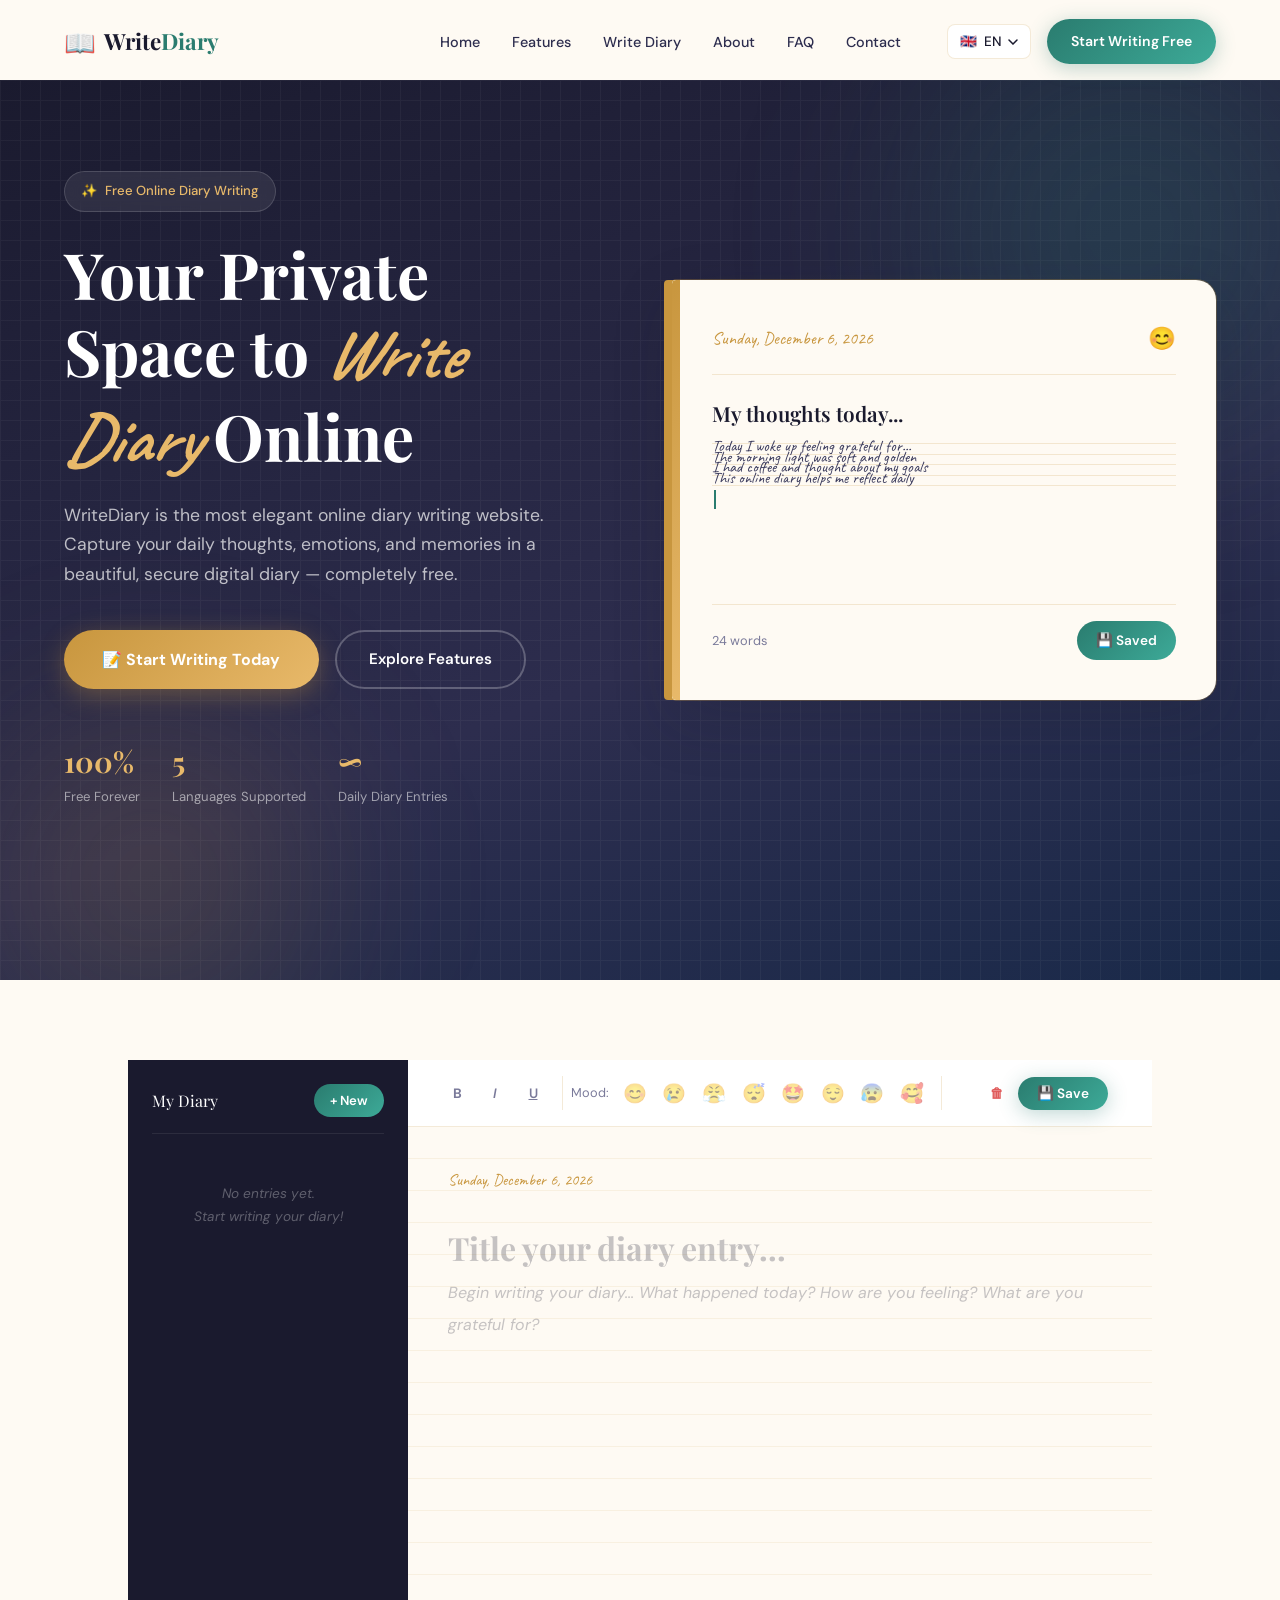
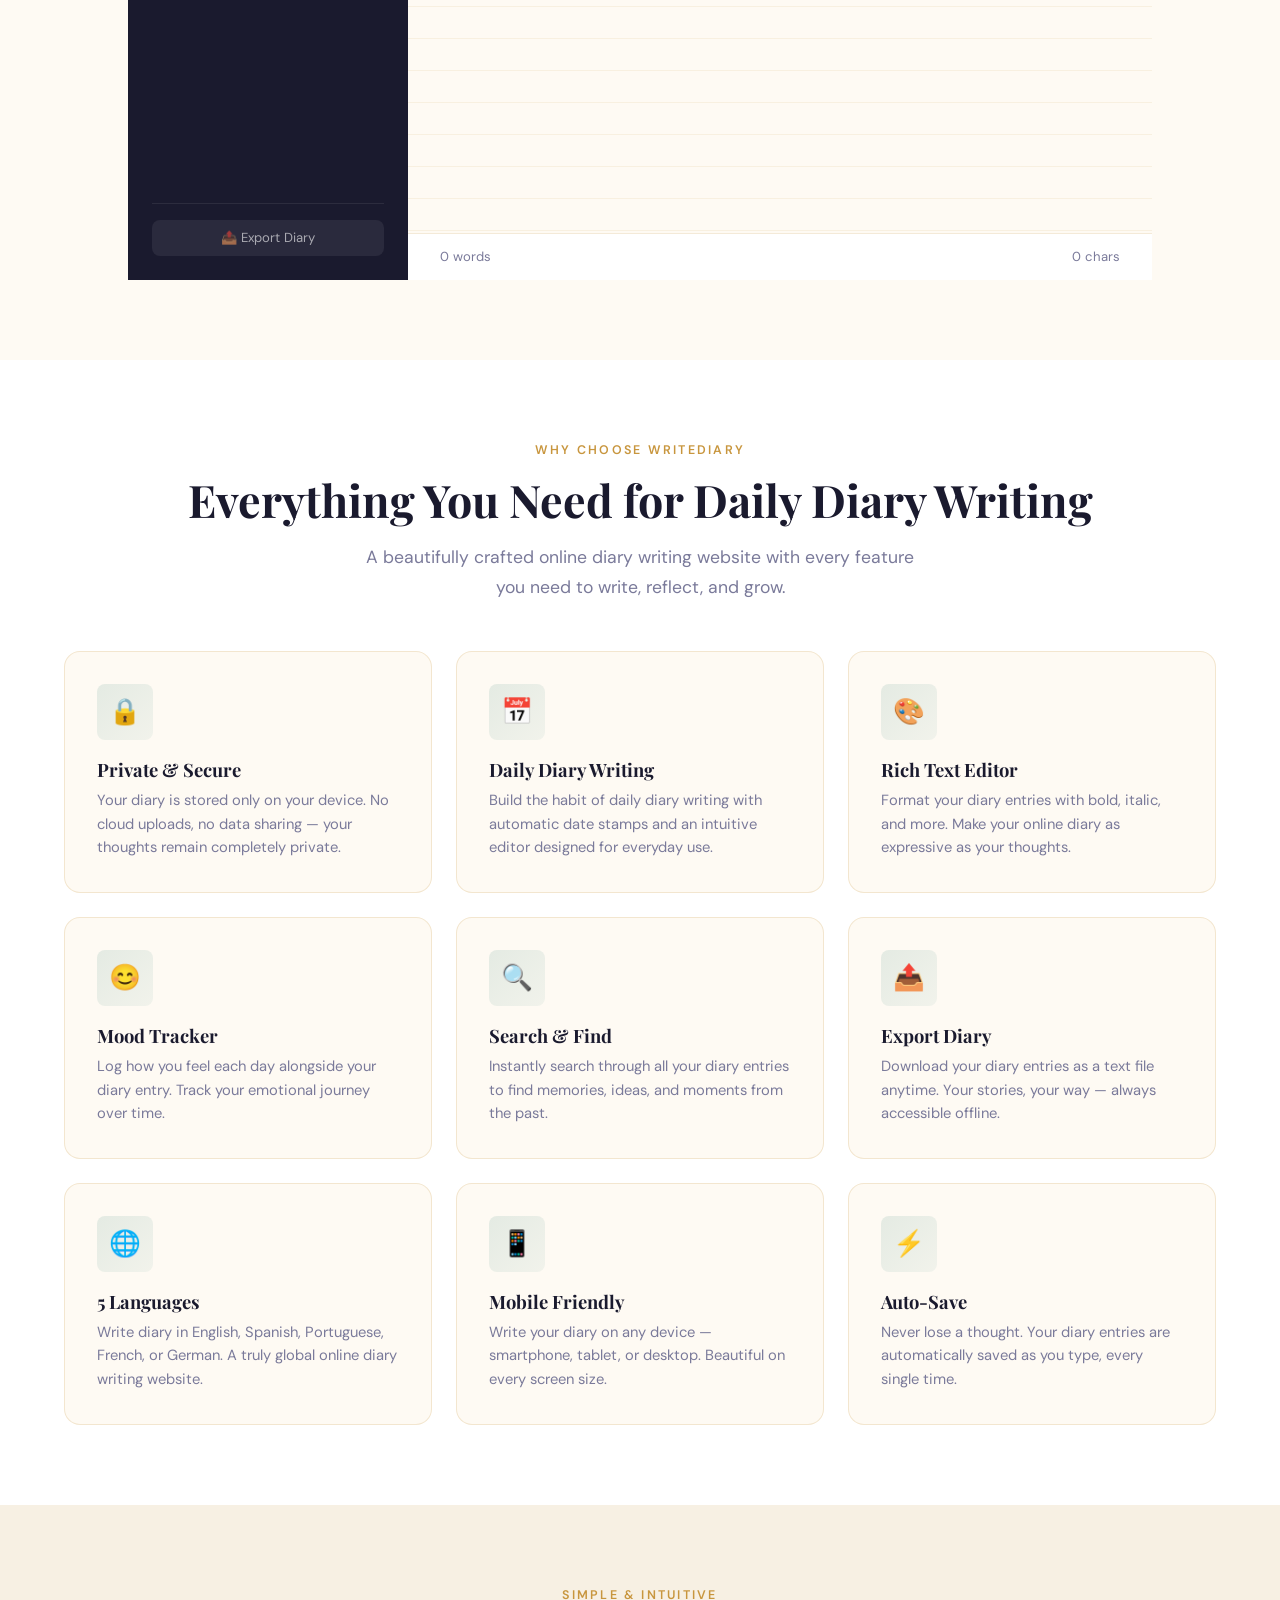
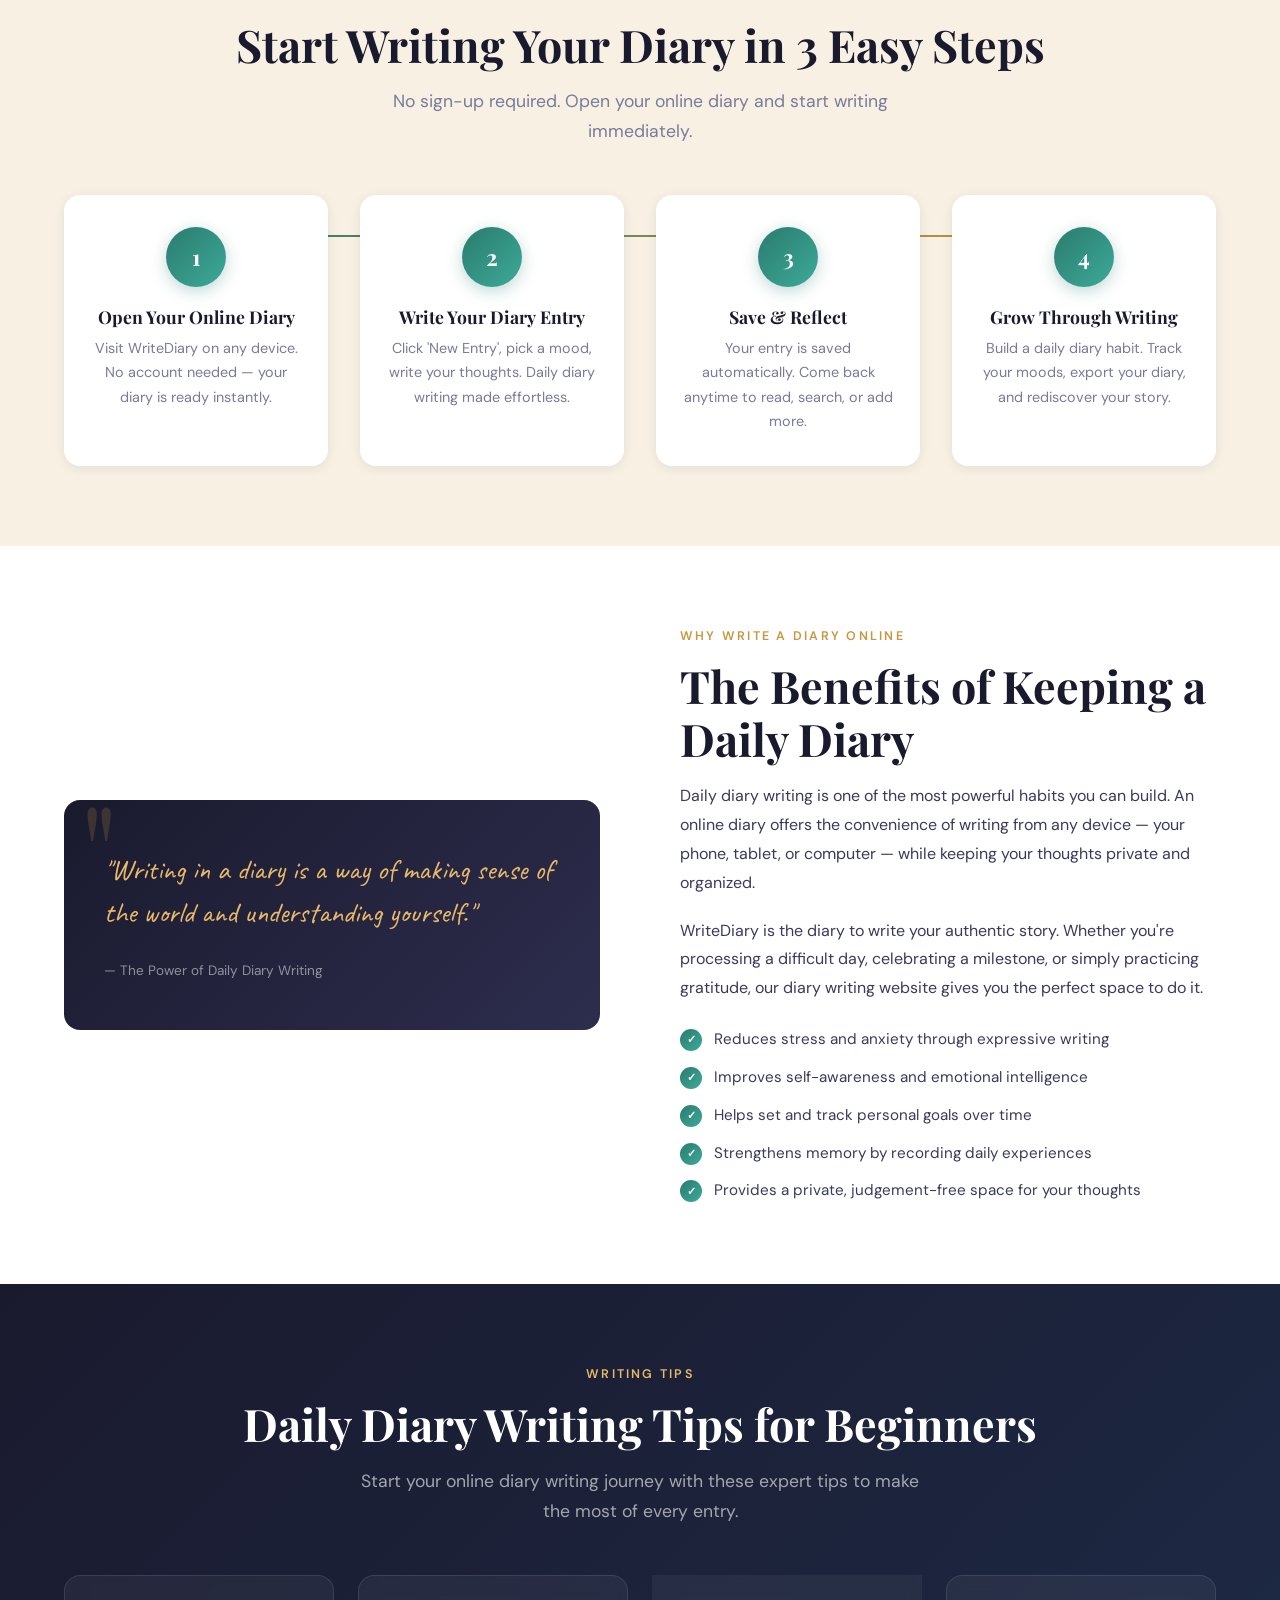
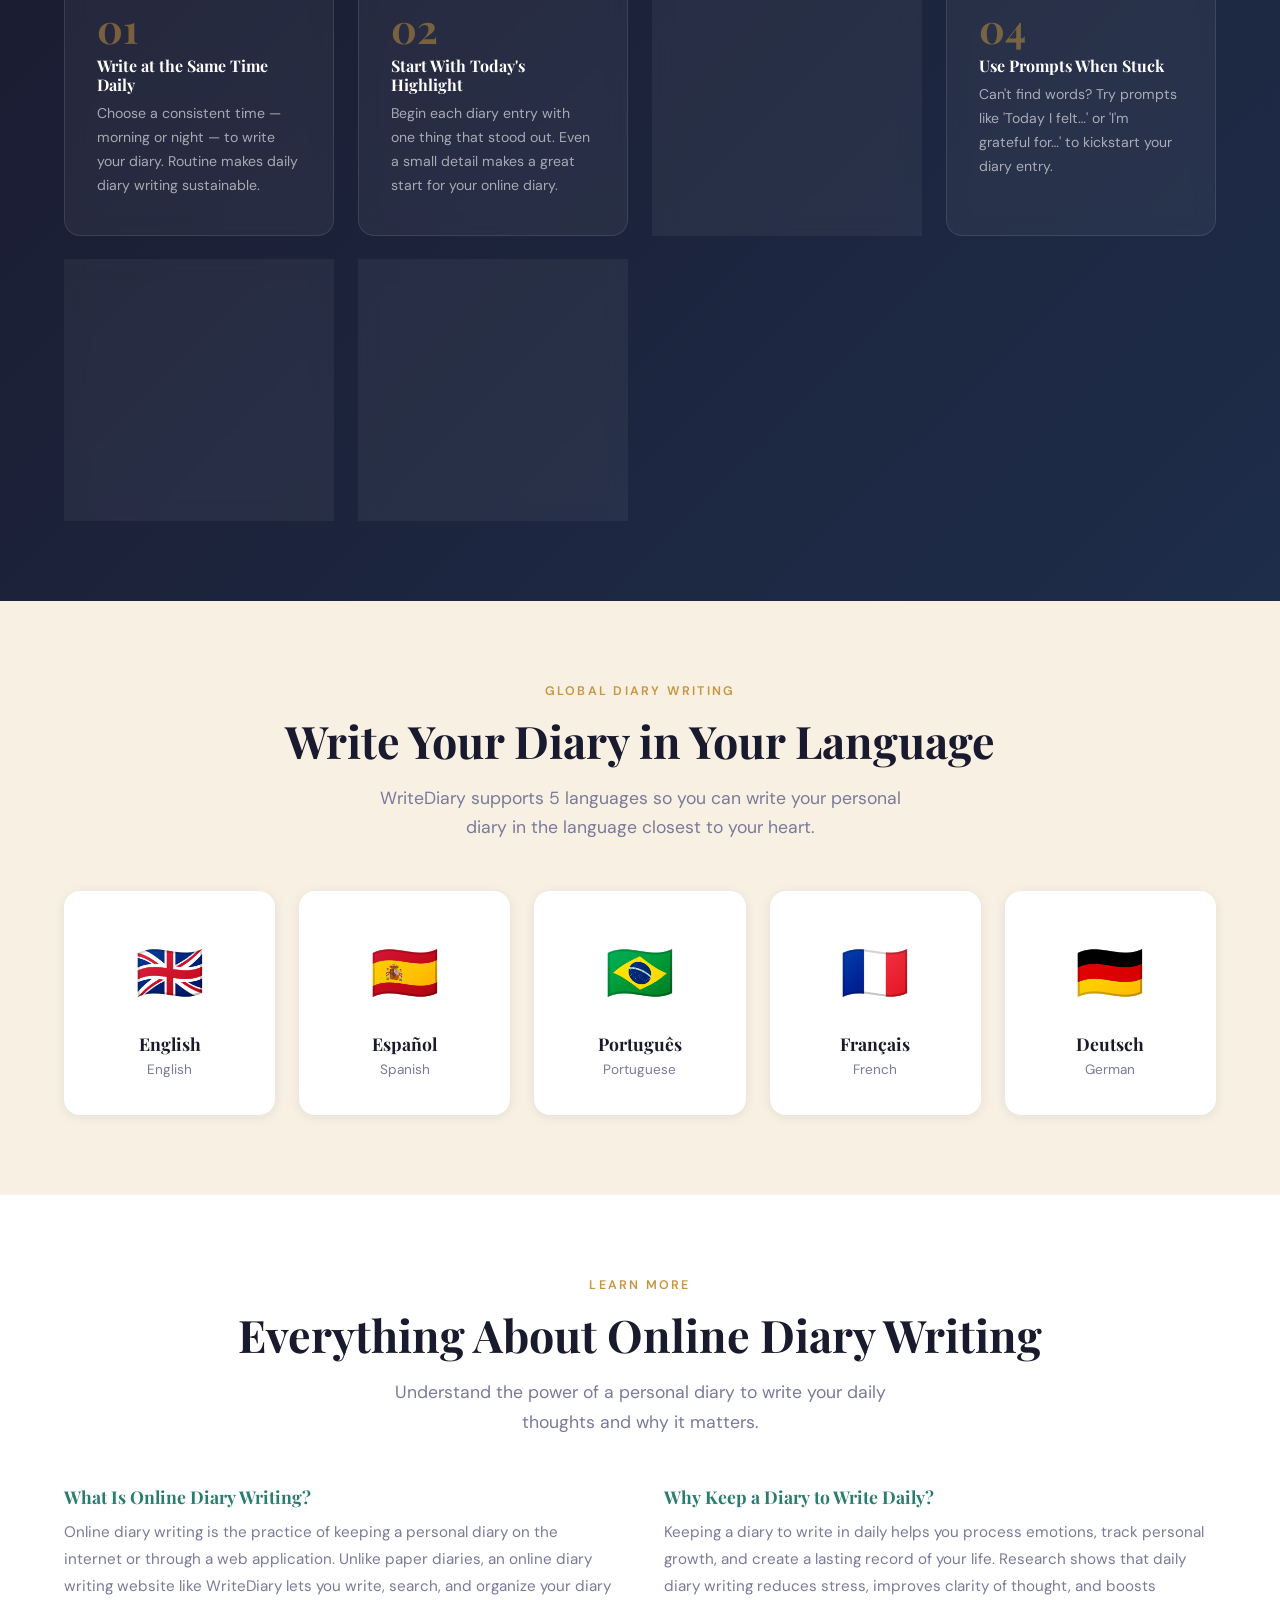
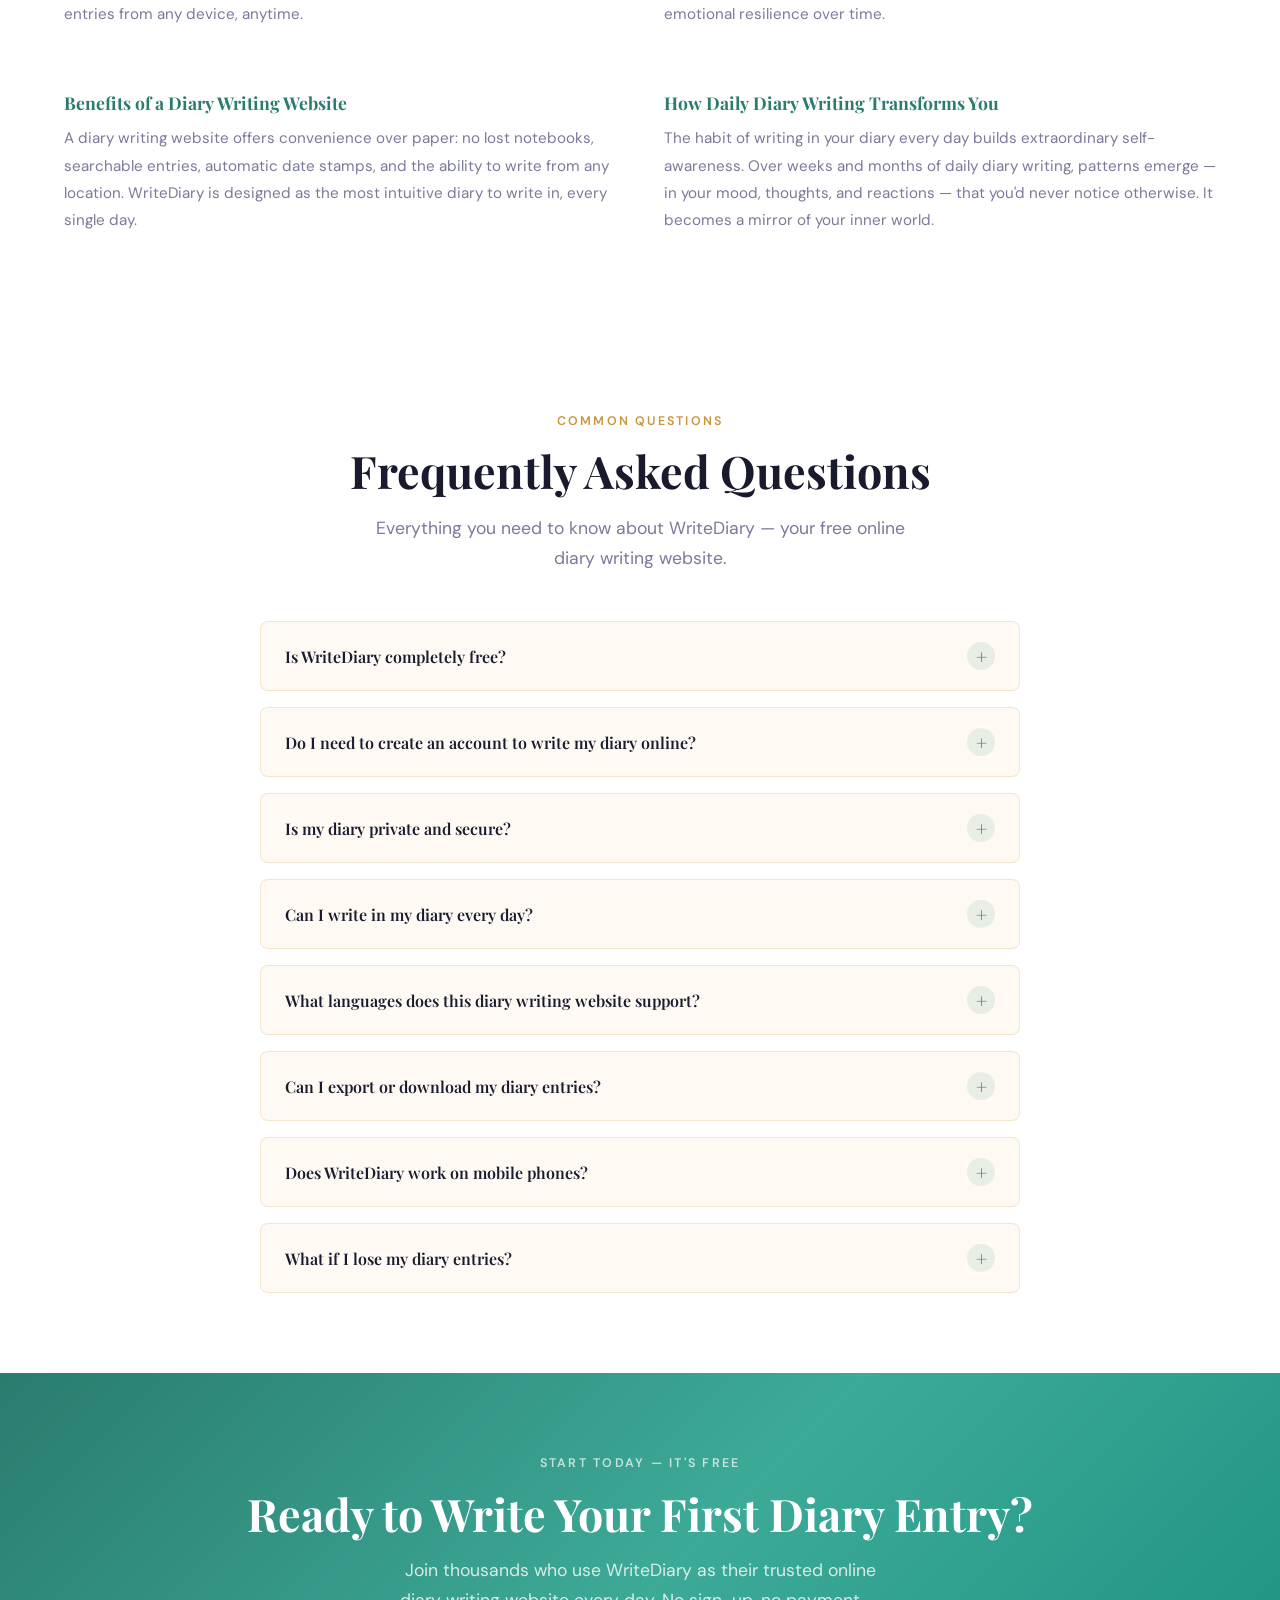
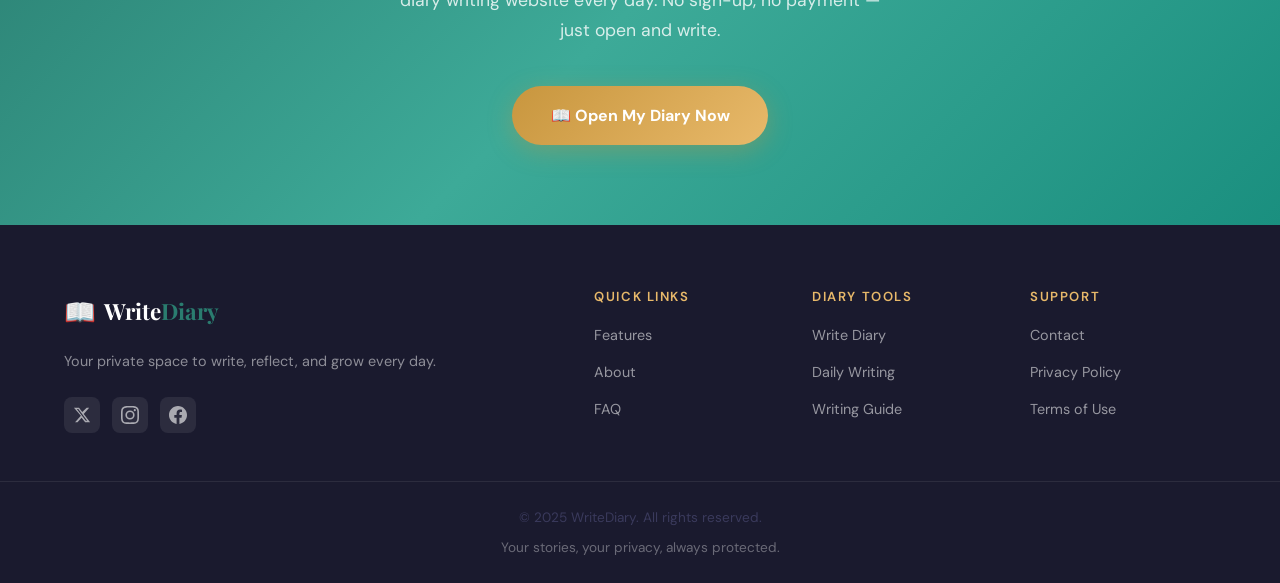
==== commit 63e14c46: "Update index.html" ====
--- a/index.html
+++ b/index.html
@@ -114,7 +114,7 @@
           WriteDiary is the most elegant online diary writing website. Capture your daily thoughts, emotions, and memories in a beautiful, secure digital diary — completely free.
         </p>
         <div class="hero-cta">
-          <a href="app.html" class="btn-gold" id="hero-cta-primary">📝 Start Writing Today</a>
+          <a href="#diary" class="btn-gold" id="hero-cta-primary">📝 Start Writing Today</a>
           <a href="#features" class="btn-secondary" id="hero-cta-secondary" style="color:#fff;border-color:rgba(255,255,255,0.25);">Explore Features</a>
         </div>
         <div class="hero-stats">
@@ -693,54 +693,7 @@
       <p id="cta-desc">Join thousands who use WriteDiary as their trusted online diary writing website every day. No sign-up, no payment — just open and write.</p>
       <a href="app.html" class="btn-gold" id="cta-btn">📖 Open My Diary Now</a>
     </div>
-  </section>
-
-  <!-- ══ SECTION 9: CONTACT ══ -->
-  <section id="contact" aria-labelledby="contact-heading">
-    <div class="container">
-      <div class="contact-grid">
-        <div class="contact-info reveal">
-          <span class="section-label" id="contact-label">Get In Touch</span>
-          <h2 class="section-title" id="contact-heading">Contact Us</h2>
-          <p id="contact-desc">Have a question or suggestion about our online diary writing platform? We'd love to hear from you.</p>
-          <div class="contact-items">
-            <div class="contact-item">
-              <span class="contact-item-icon">📧</span>
-              <span>hello@writediary.github.io</span>
-            </div>
-            <div class="contact-item">
-              <span class="contact-item-icon">🌍</span>
-              <span>Available worldwide in 5 languages</span>
-            </div>
-            <div class="contact-item">
-              <span class="contact-item-icon">🔒</span>
-              <span>Your privacy is our priority</span>
-            </div>
-          </div>
-        </div>
-        <form class="contact-form reveal reveal-delay-1" id="contactForm" aria-label="Contact form" novalidate>
-          <div class="form-group">
-            <label for="cName" id="label-name">Your Name</label>
-            <input type="text" id="cName" name="name" placeholder="Jane Doe" required autocomplete="name" />
-          </div>
-          <div class="form-group">
-            <label for="cEmail" id="label-email">Email Address</label>
-            <input type="email" id="cEmail" name="email" placeholder="you@example.com" required autocomplete="email" />
-          </div>
-          <div class="form-group">
-            <label for="cSubject" id="label-subject">Subject</label>
-            <input type="text" id="cSubject" name="subject" placeholder="Question about WriteDiary" />
-          </div>
-          <div class="form-group">
-            <label for="cMessage" id="label-message">Message</label>
-            <textarea id="cMessage" name="message" placeholder="Tell us how we can help..." required></textarea>
-          </div>
-          <button type="submit" class="btn-primary" id="submit-btn">Send Message →</button>
-          <div class="form-success" id="formSuccess" role="alert">✅ Message sent! We'll get back to you shortly.</div>
-        </form>
-      </div>
-    </div>
-  </section>
+  </section>  
 
 </div><!-- end page-wrapper -->
 
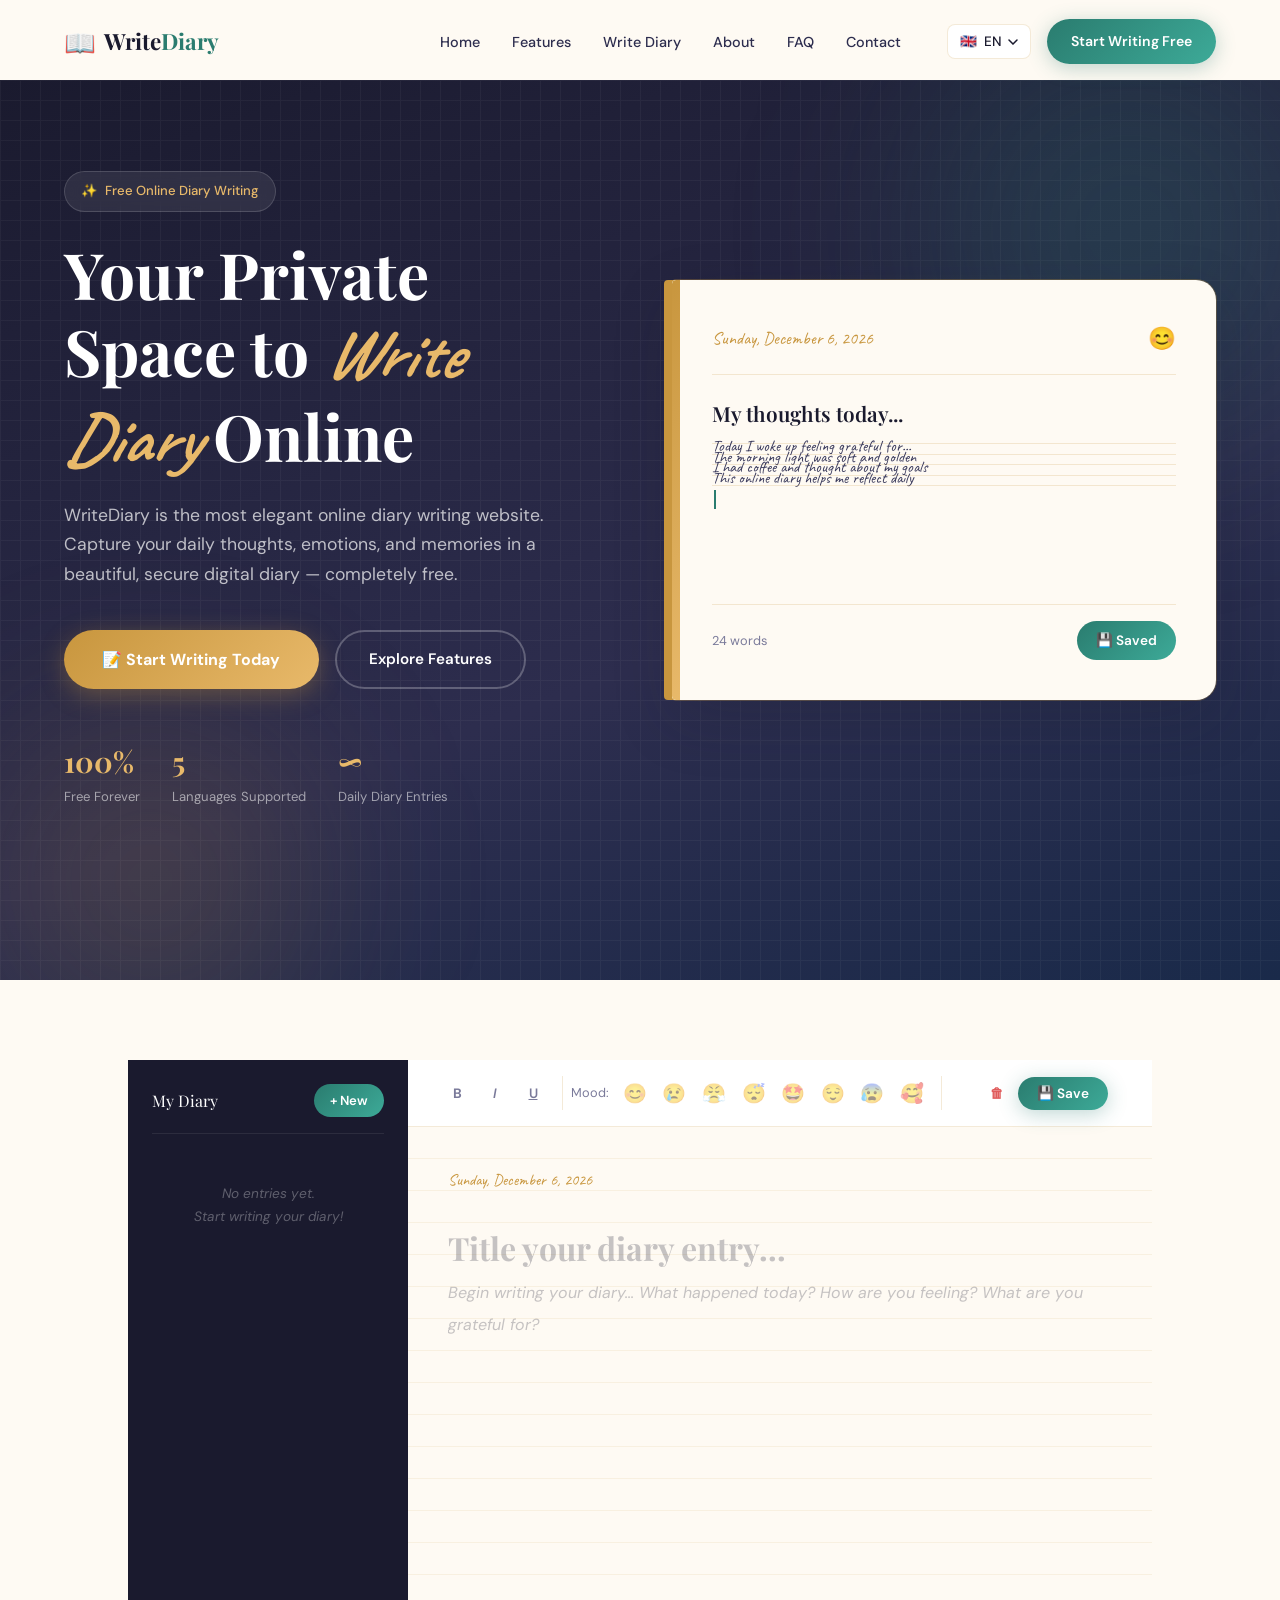
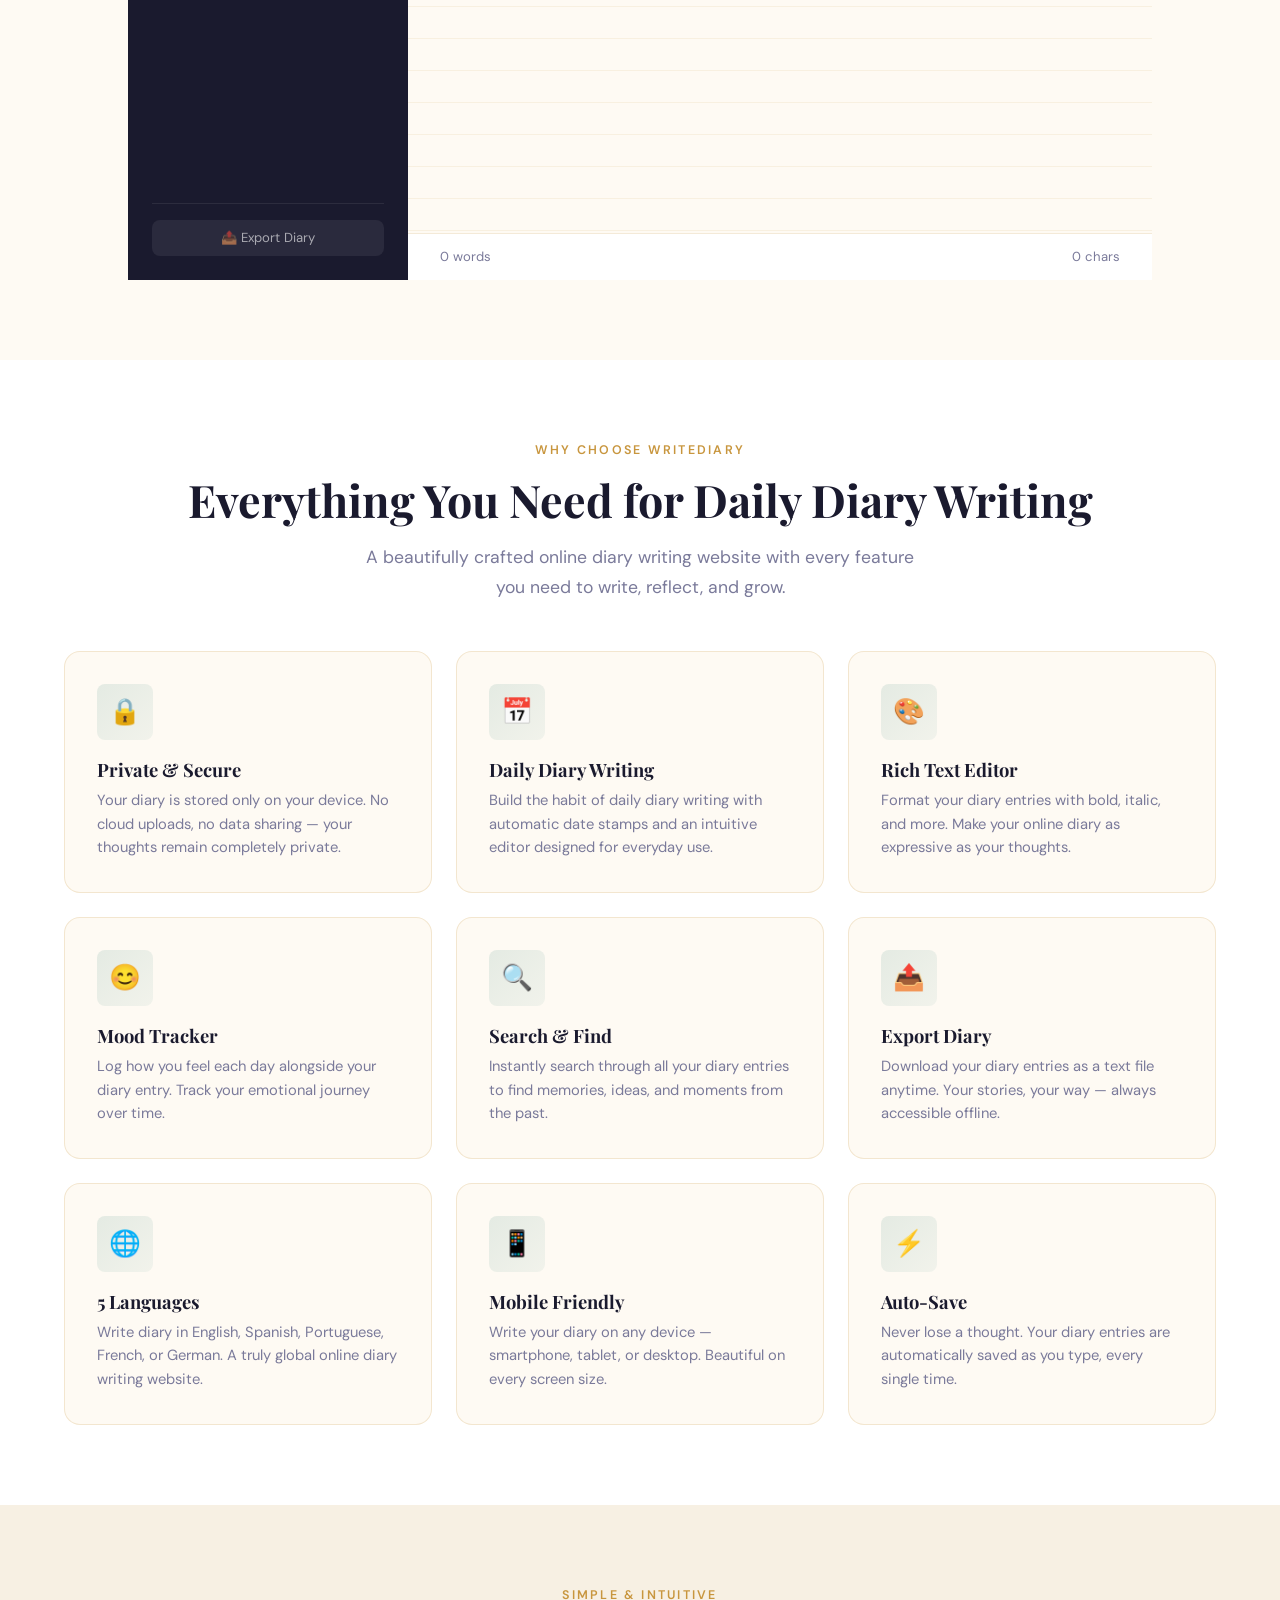
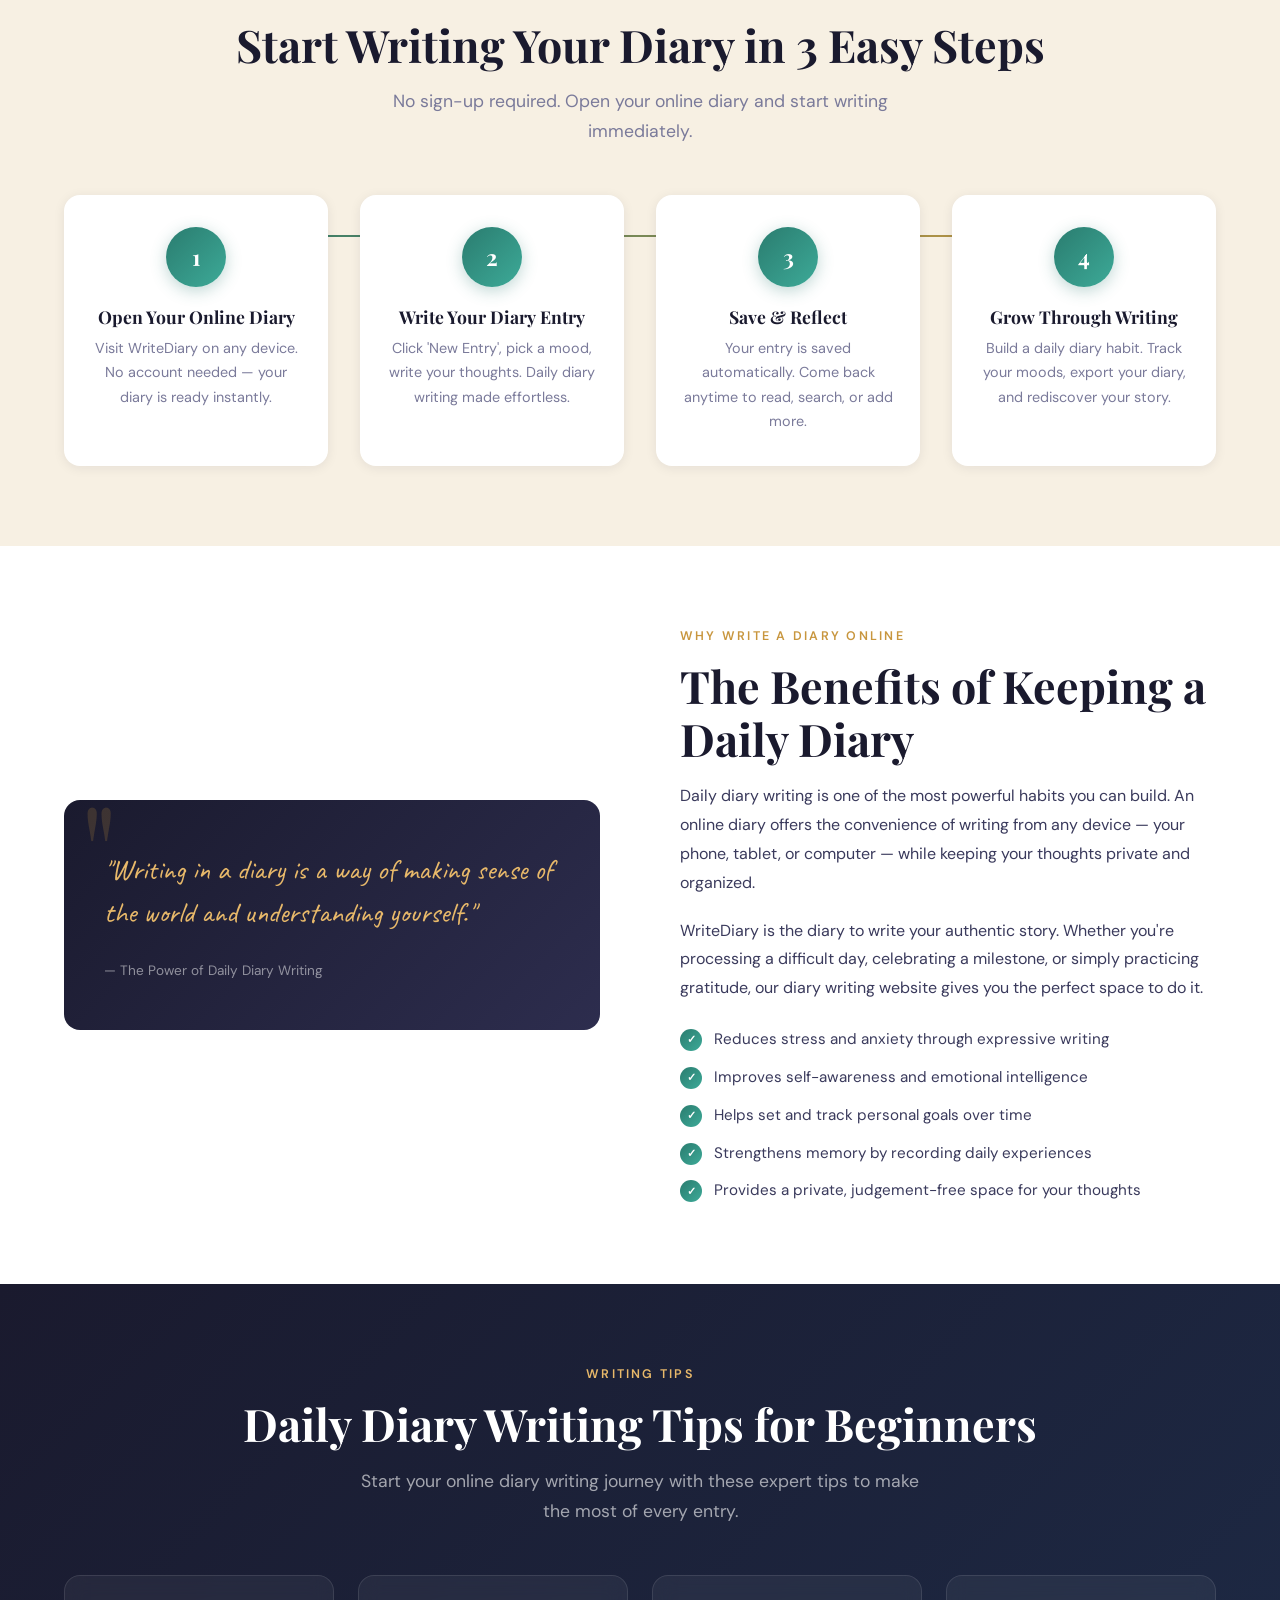
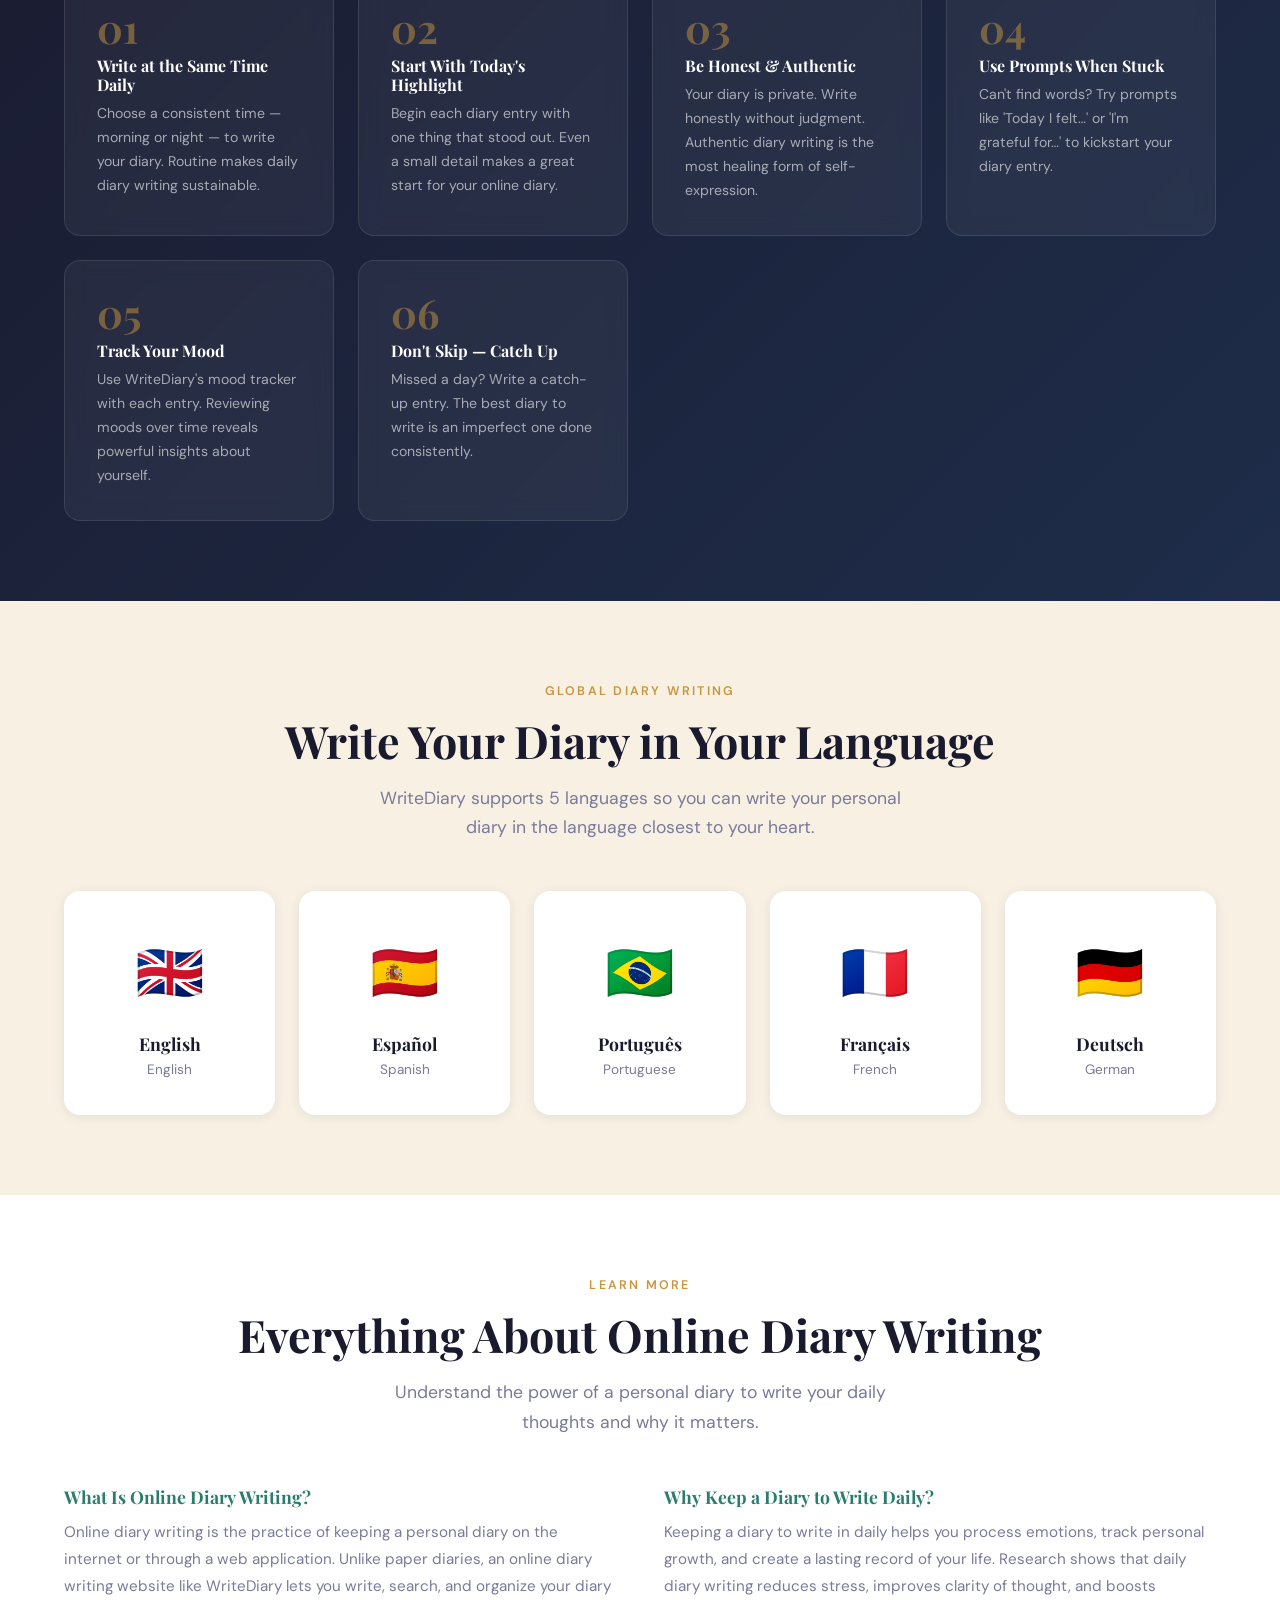
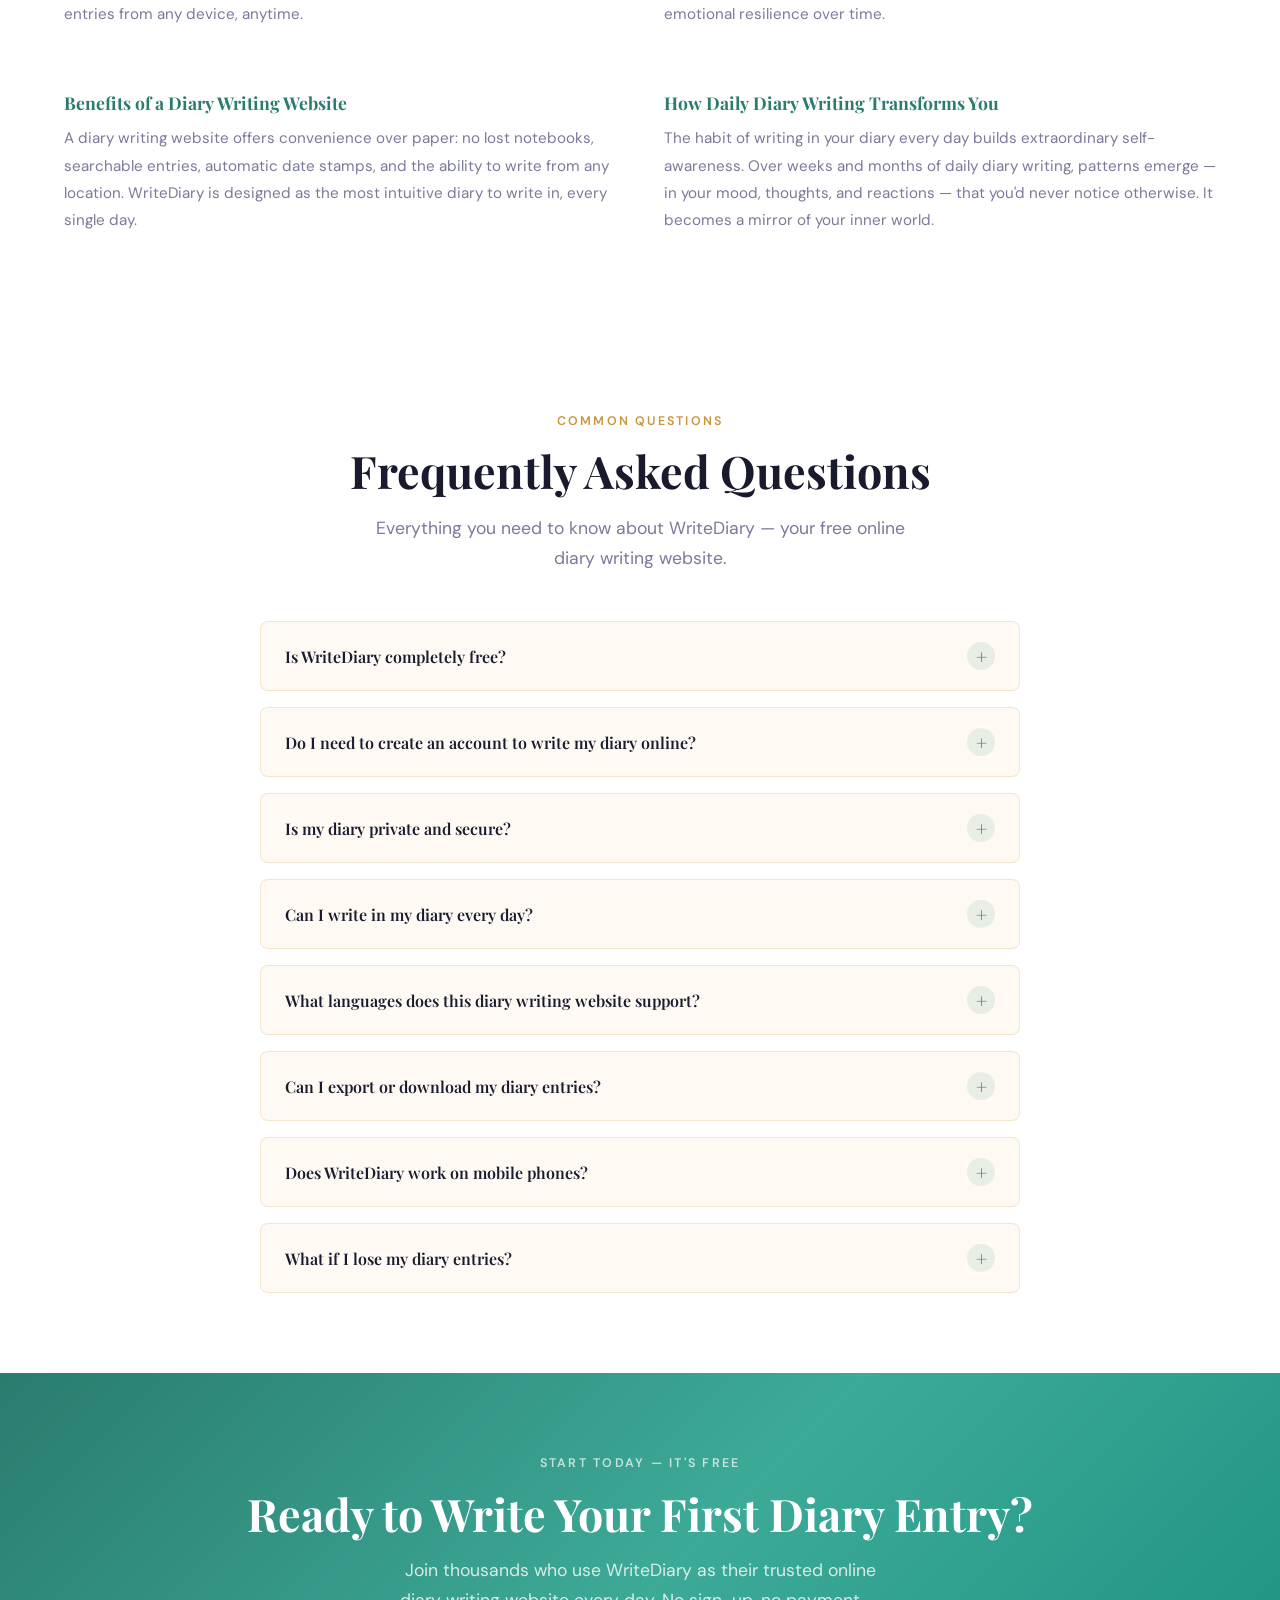
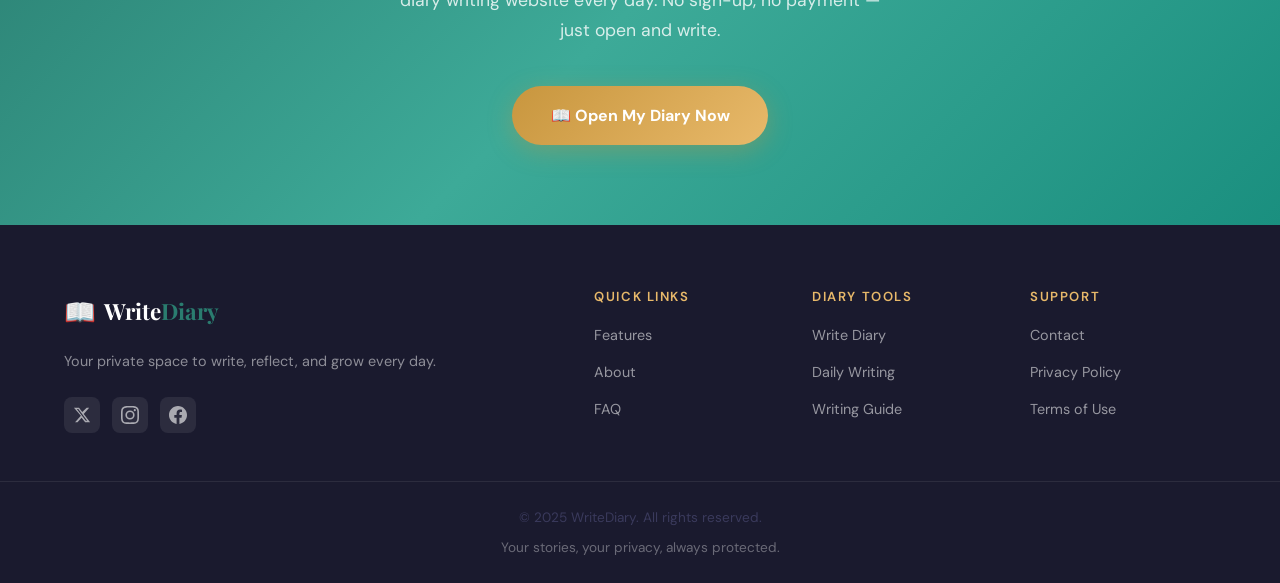
==== commit 5cf30de5: "Update index.html" ====
--- a/index.html
+++ b/index.html
@@ -6,7 +6,7 @@
   <meta http-equiv="X-UA-Compatible" content="IE=edge" />
 
   <!-- Primary SEO -->
-  <title>WriteDiary – Free Online Diary Writing Website | Write Your Daily Diary Online</title>
+  <title>WriteDiary – Free Online Diary Writing Website | Daily Diary Online</title>
   <meta name="description" content="WriteDiary is a free online diary writing website. Write diary entries, keep a daily diary, reflect on your thoughts, and store your personal diary securely online. Available in English, Spanish, French, German, and Portuguese." />
   <meta name="keywords" content="write diary, online diary, online diary writing, diary writing website, diary to write, daily diary writing, free diary, personal diary online" />
   <meta name="author" content="WriteDiary" />
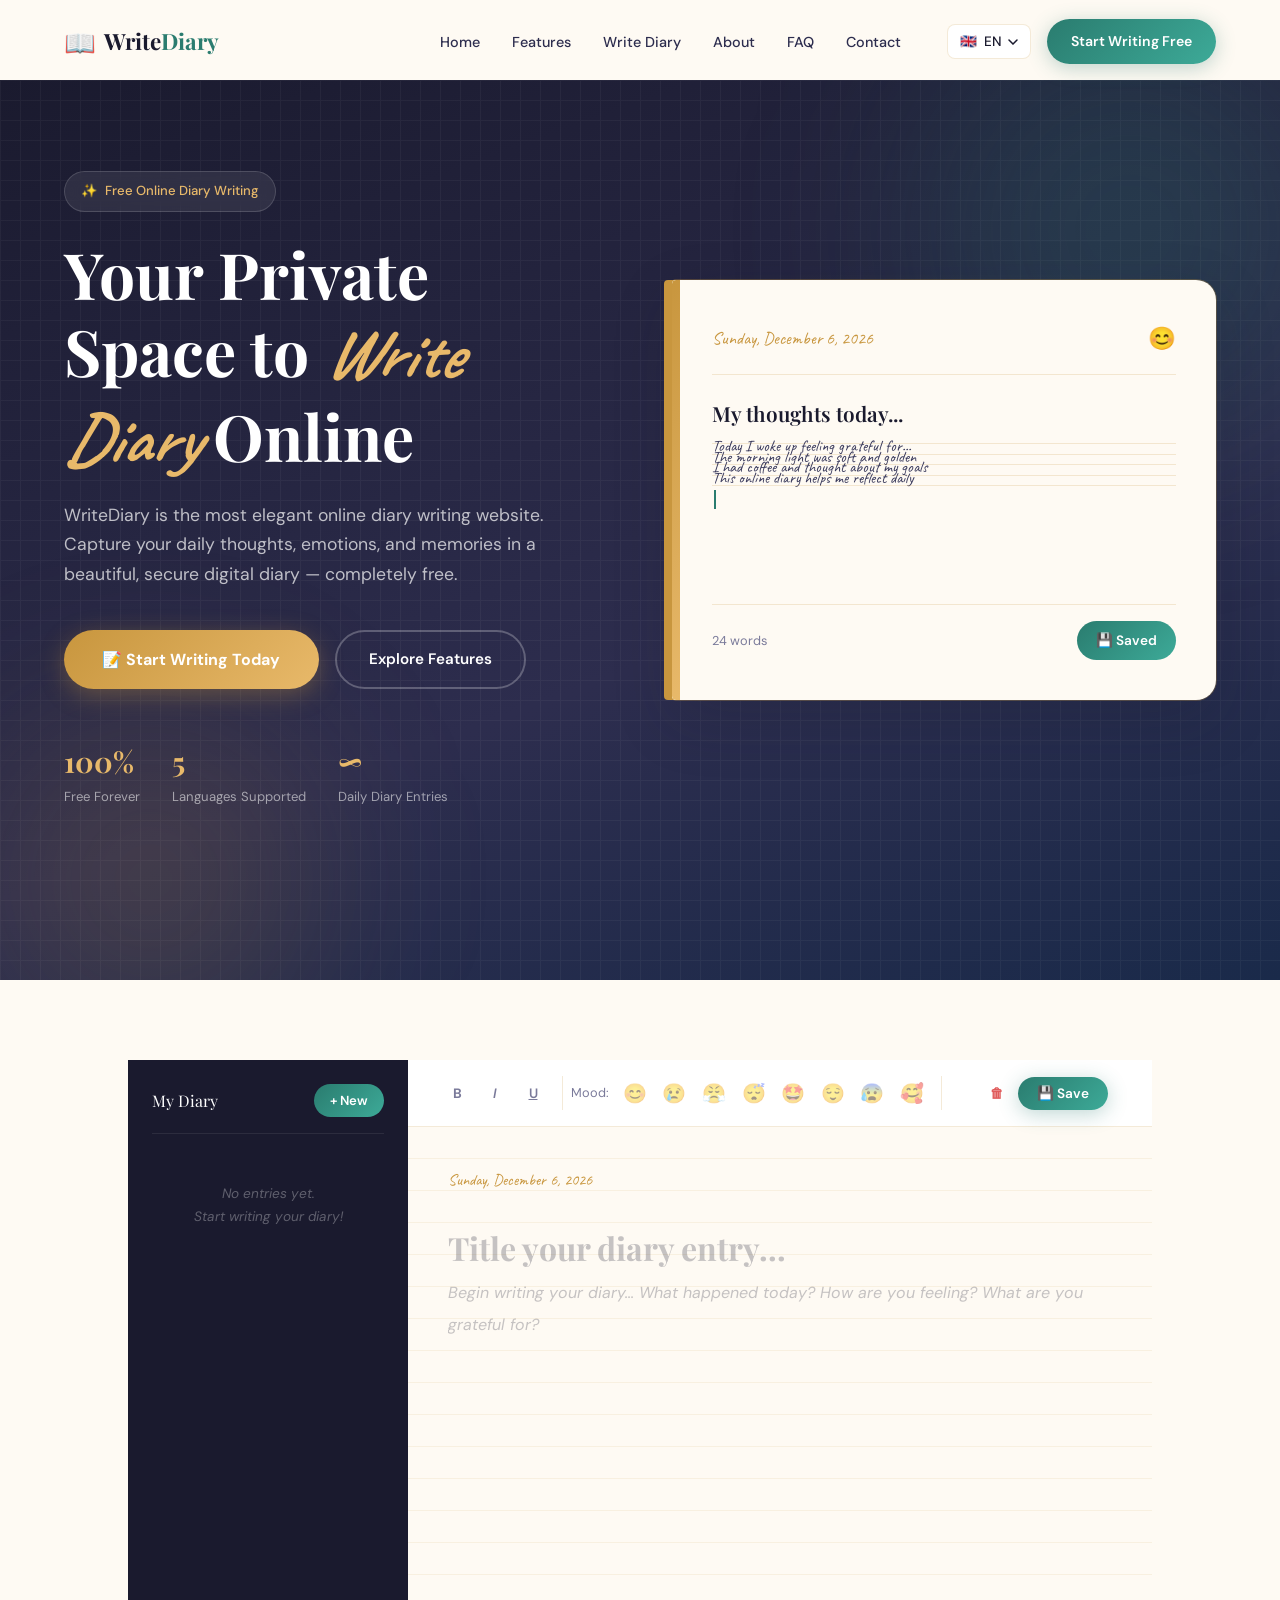
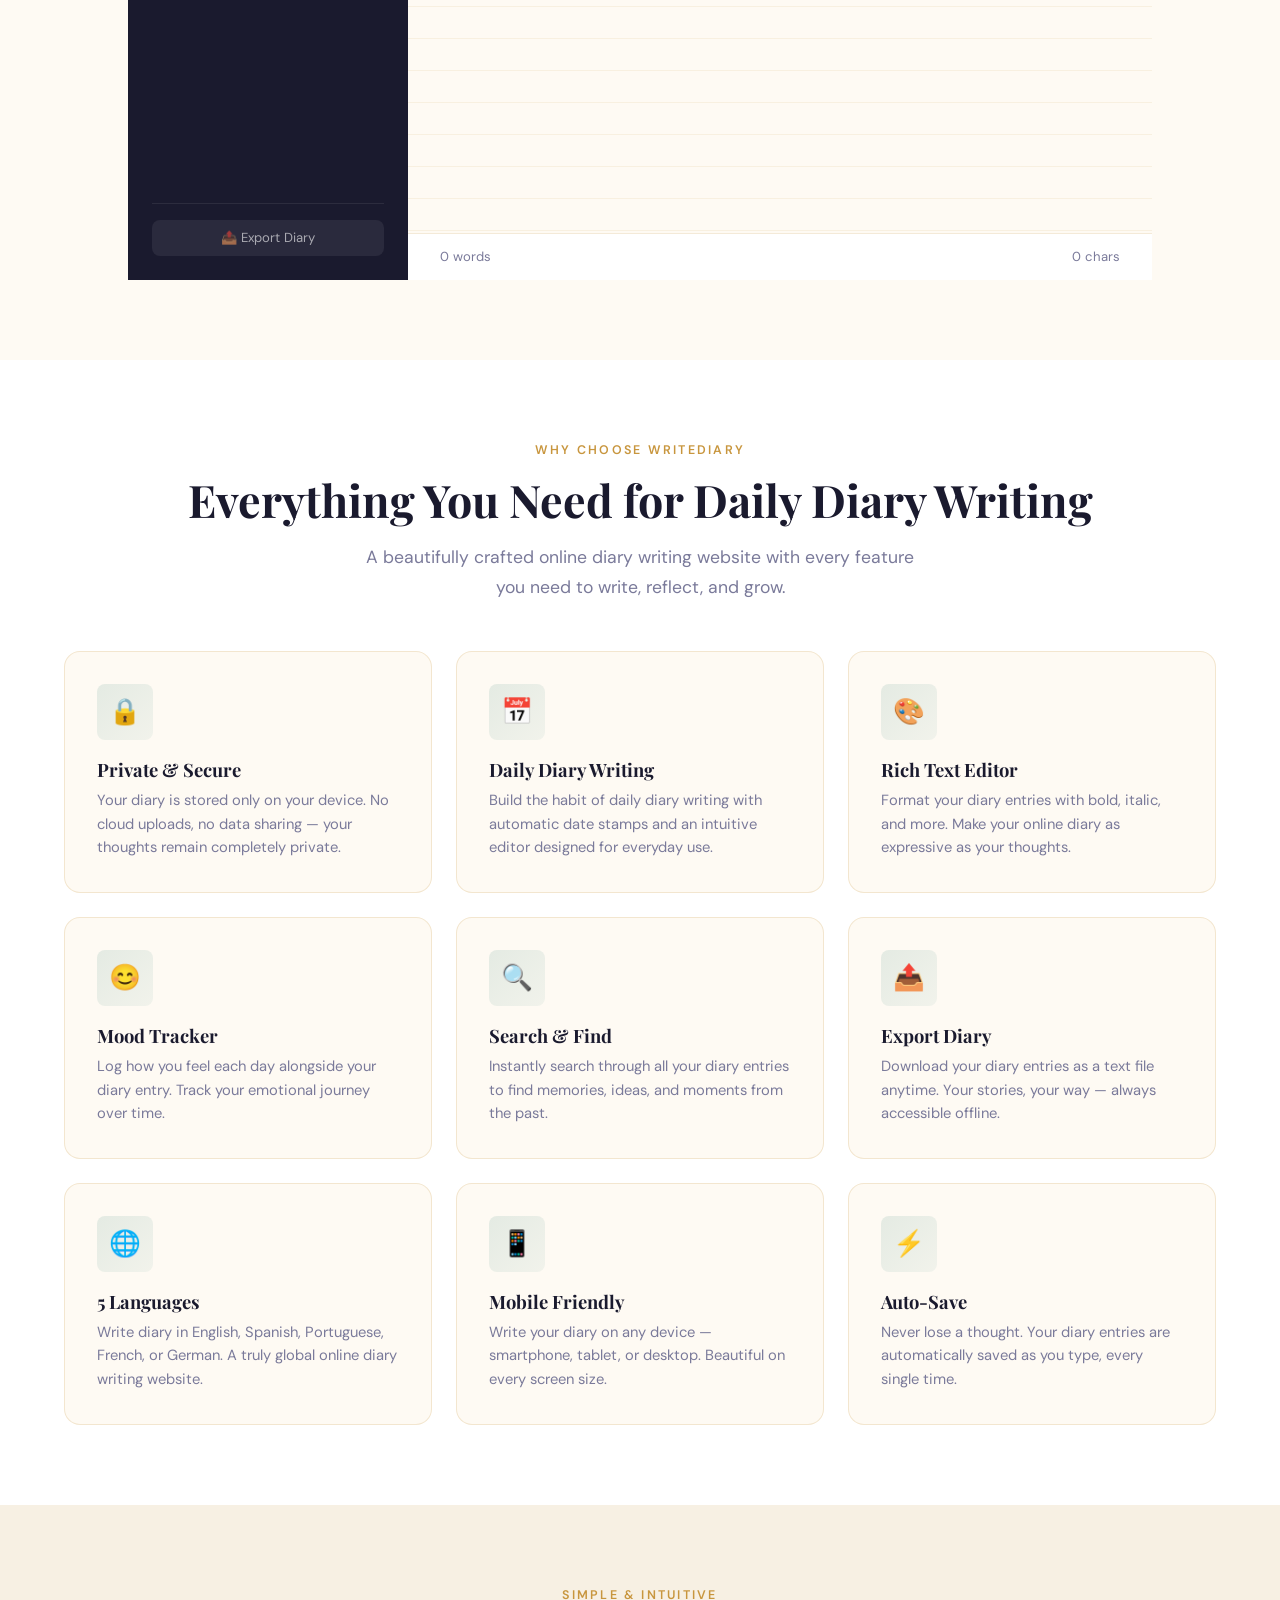
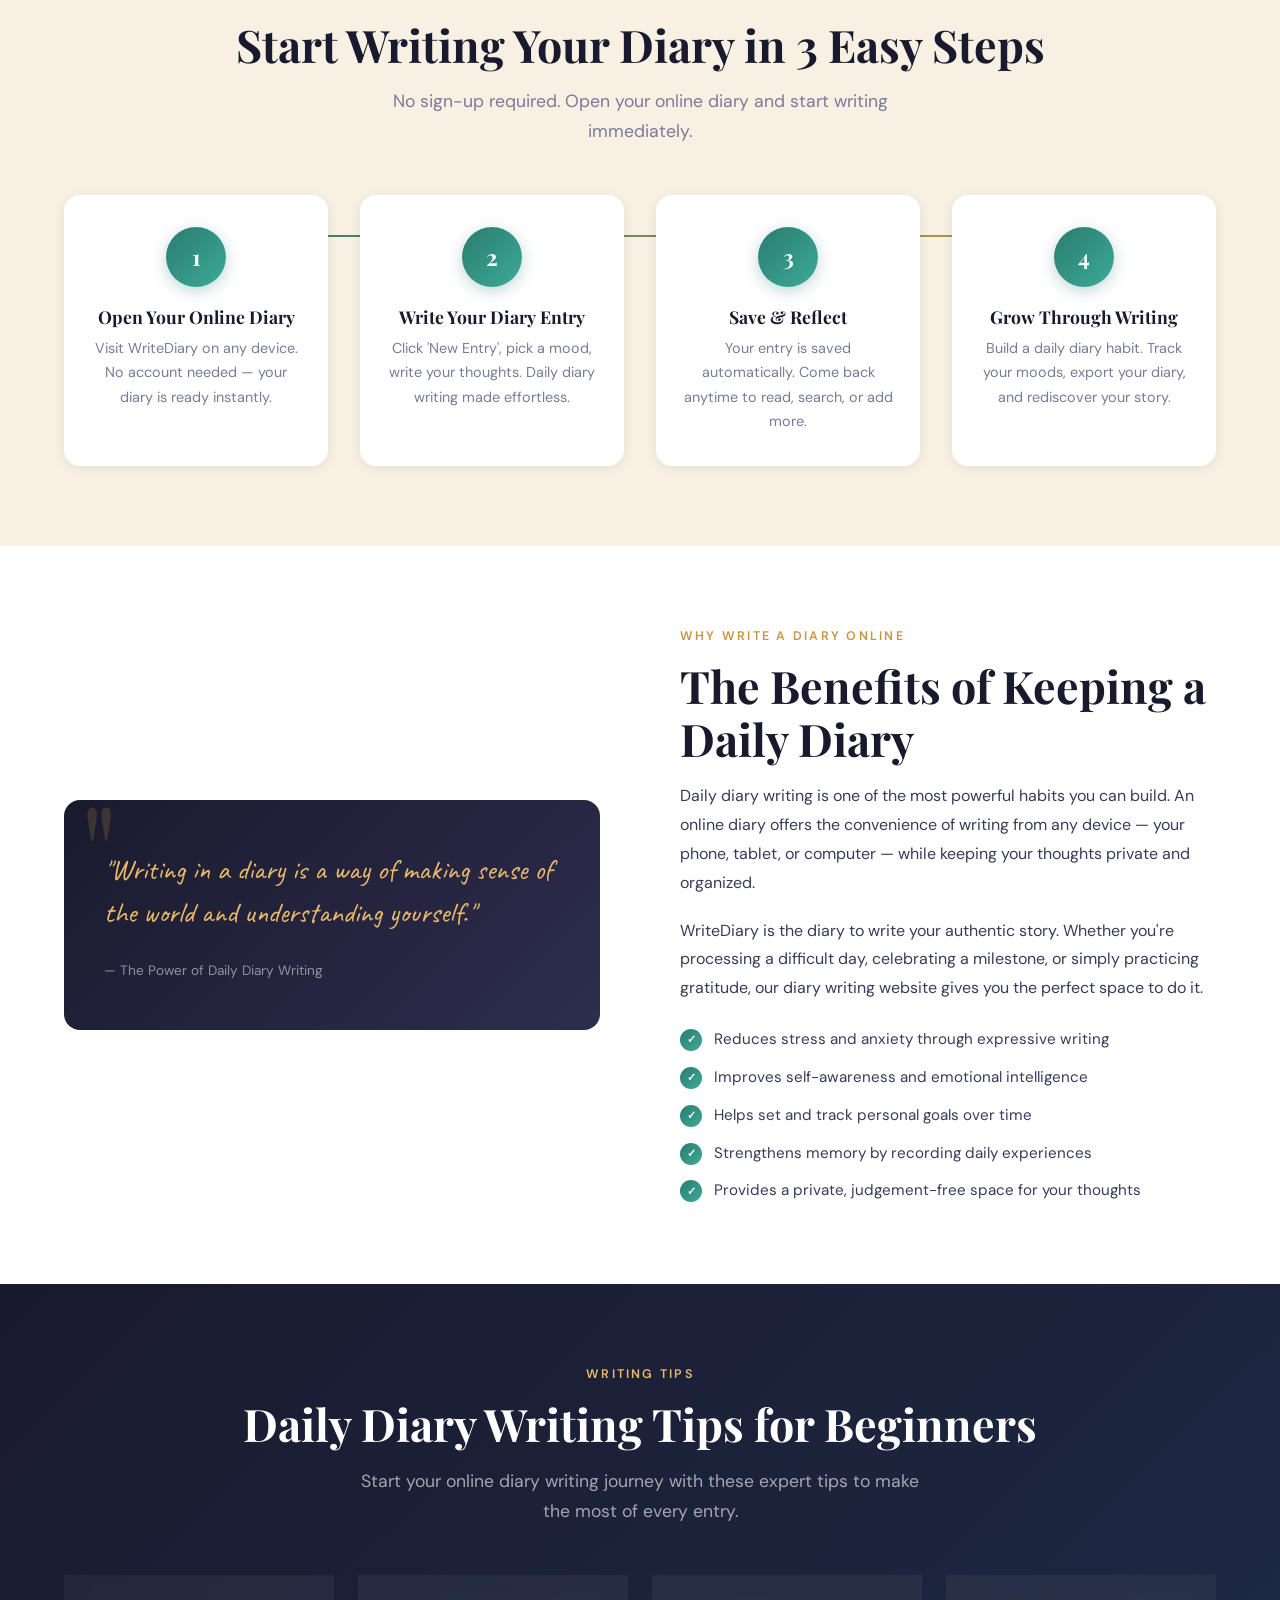
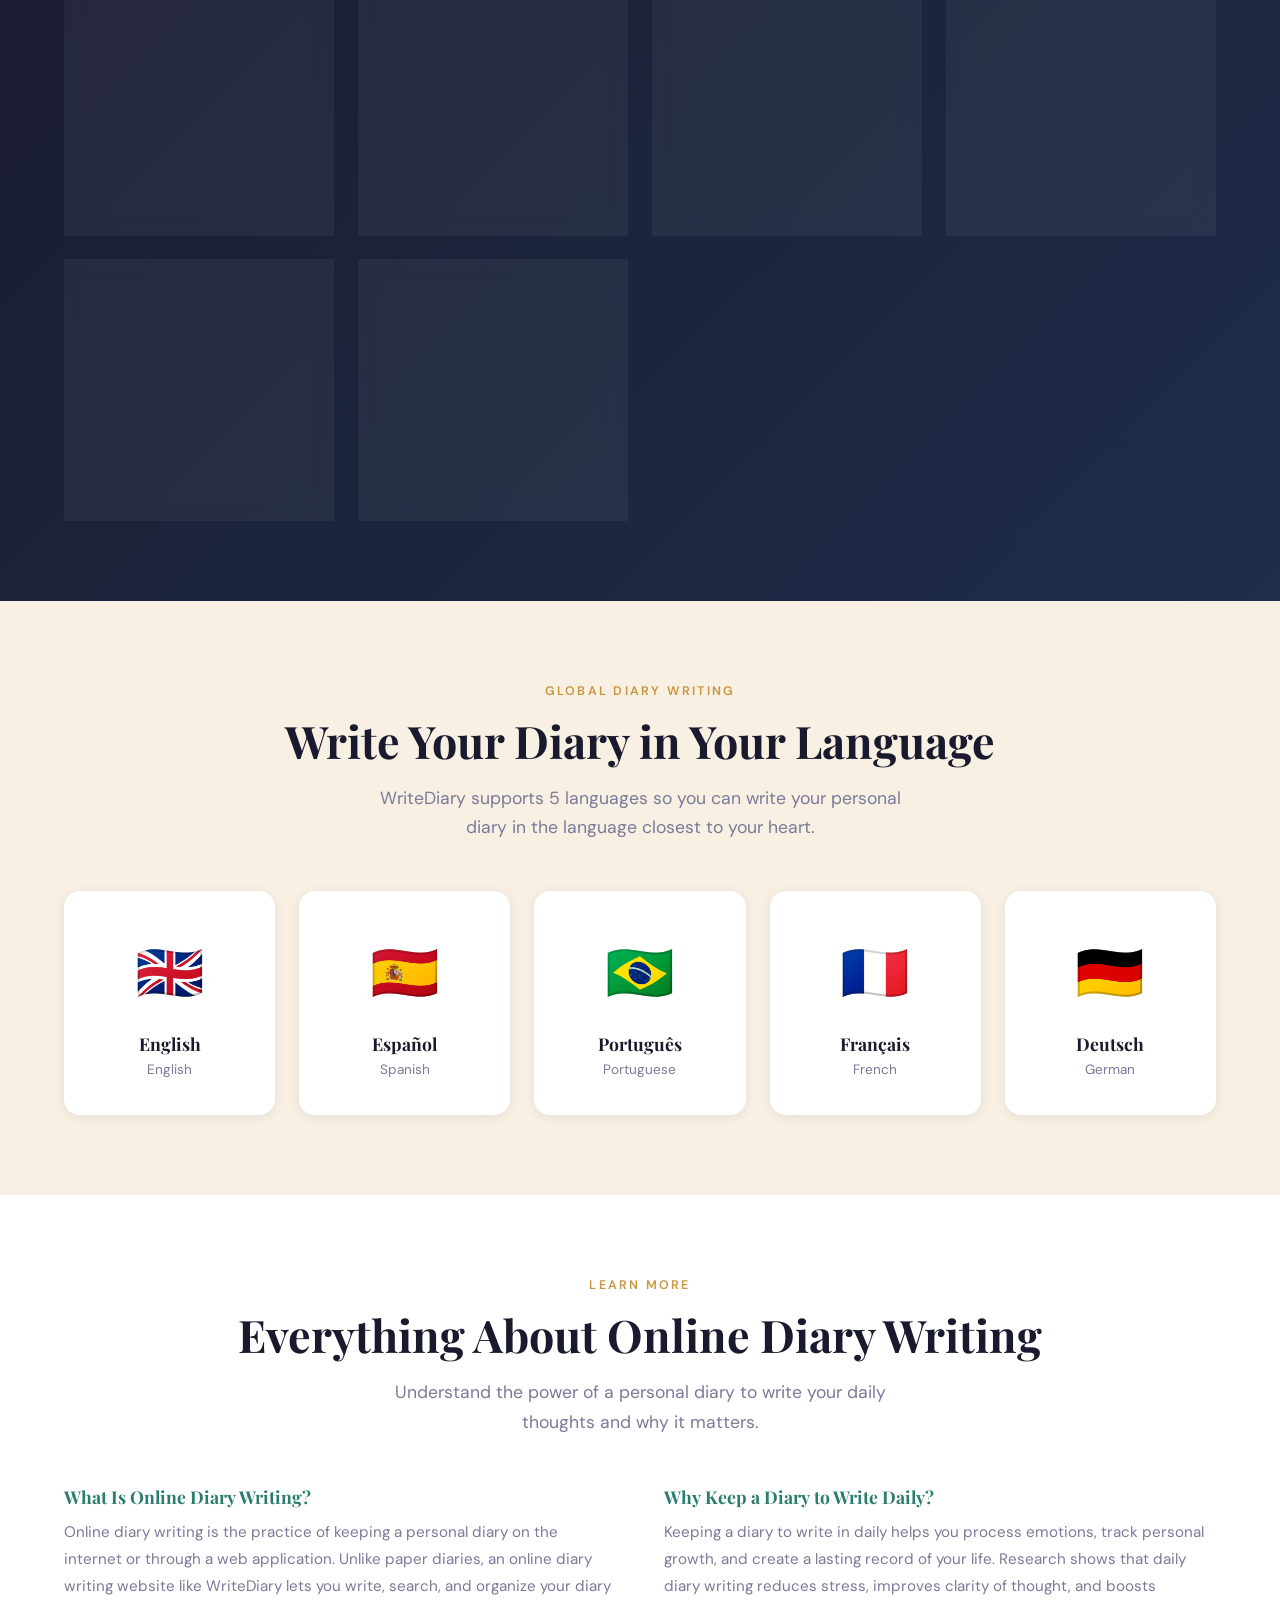
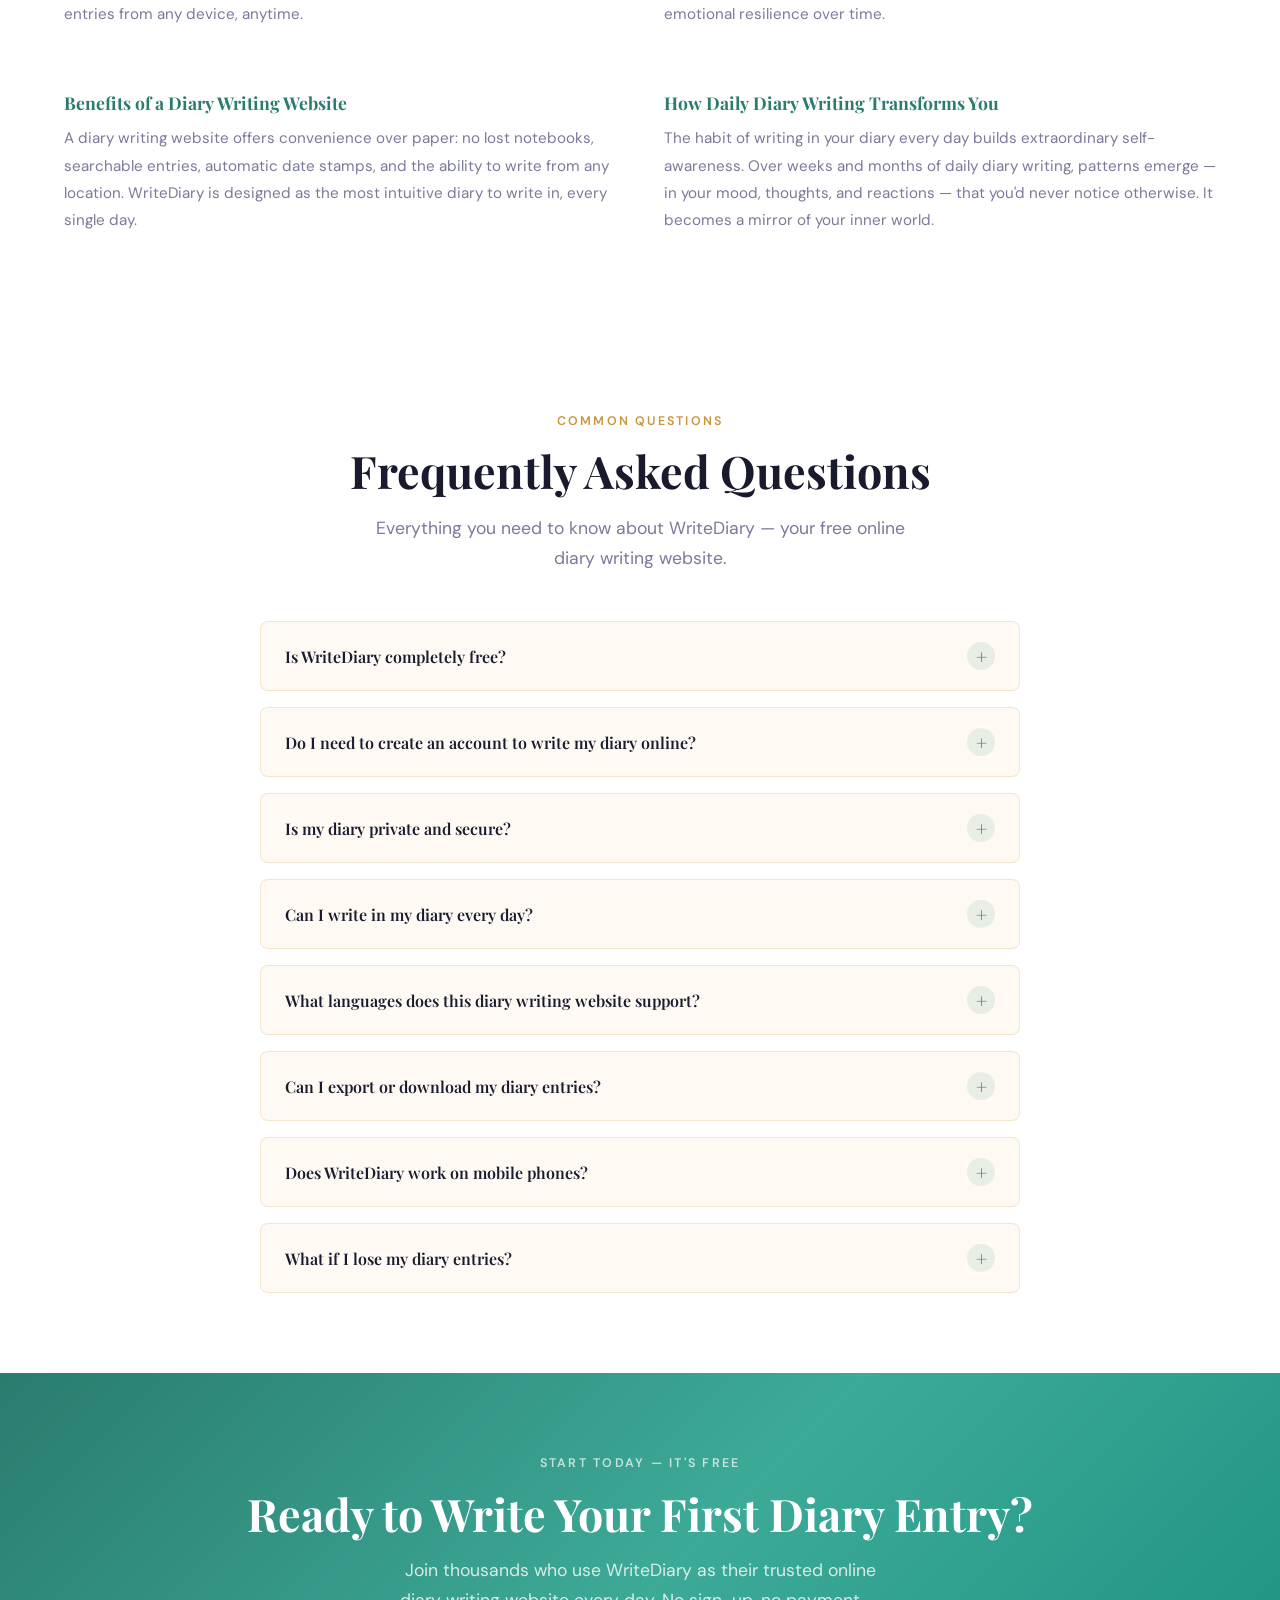
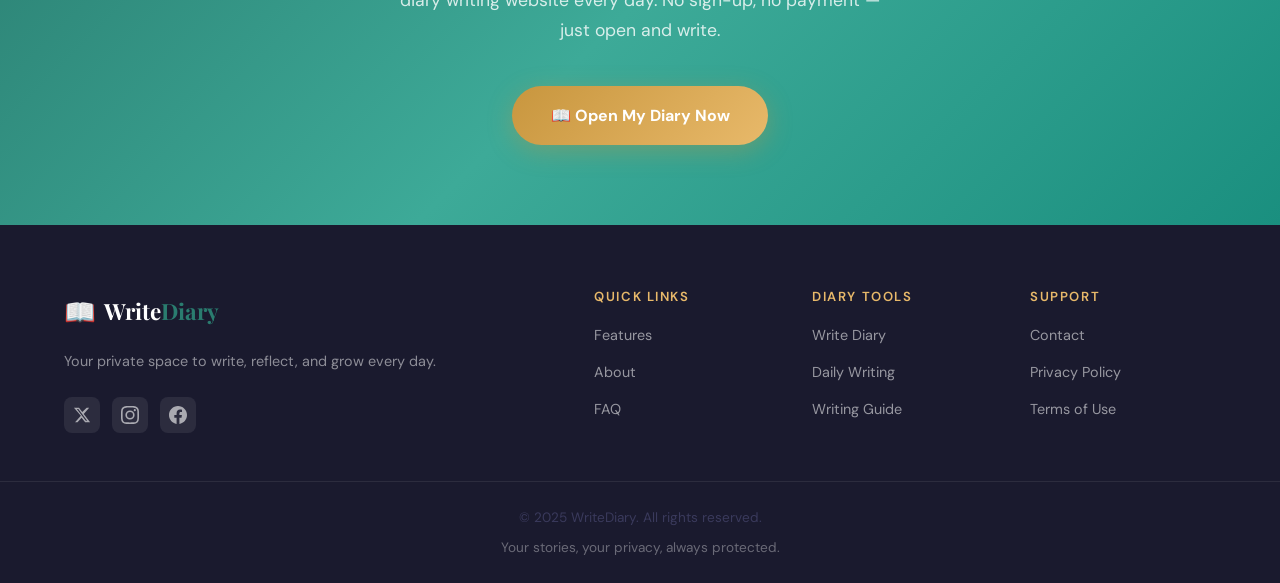
==== commit 812dcadc: "Update index.html" ====
--- a/index.html
+++ b/index.html
@@ -9,7 +9,8 @@
   <title>WriteDiary – Free Online Diary Writing Website | Daily Diary Online</title>
   <meta name="description" content="WriteDiary is a free online diary writing website. Write diary entries, keep a daily diary, reflect on your thoughts, and store your personal diary securely online. Available in English, Spanish, French, German, and Portuguese." />
   <meta name="keywords" content="write diary, online diary, online diary writing, diary writing website, diary to write, daily diary writing, free diary, personal diary online" />
-  <meta name="author" content="WriteDiary" />
+  <meta name="author" content="Waqas Bukhari" />
+  <meta name="publisher" content="WriteDiary" />
   <meta name="robots" content="index, follow" />
   <link rel="canonical" href="https://writediary.github.io/" />
   <link rel="icon" type="image/png" sizes="32x32" href="/favicon.png">
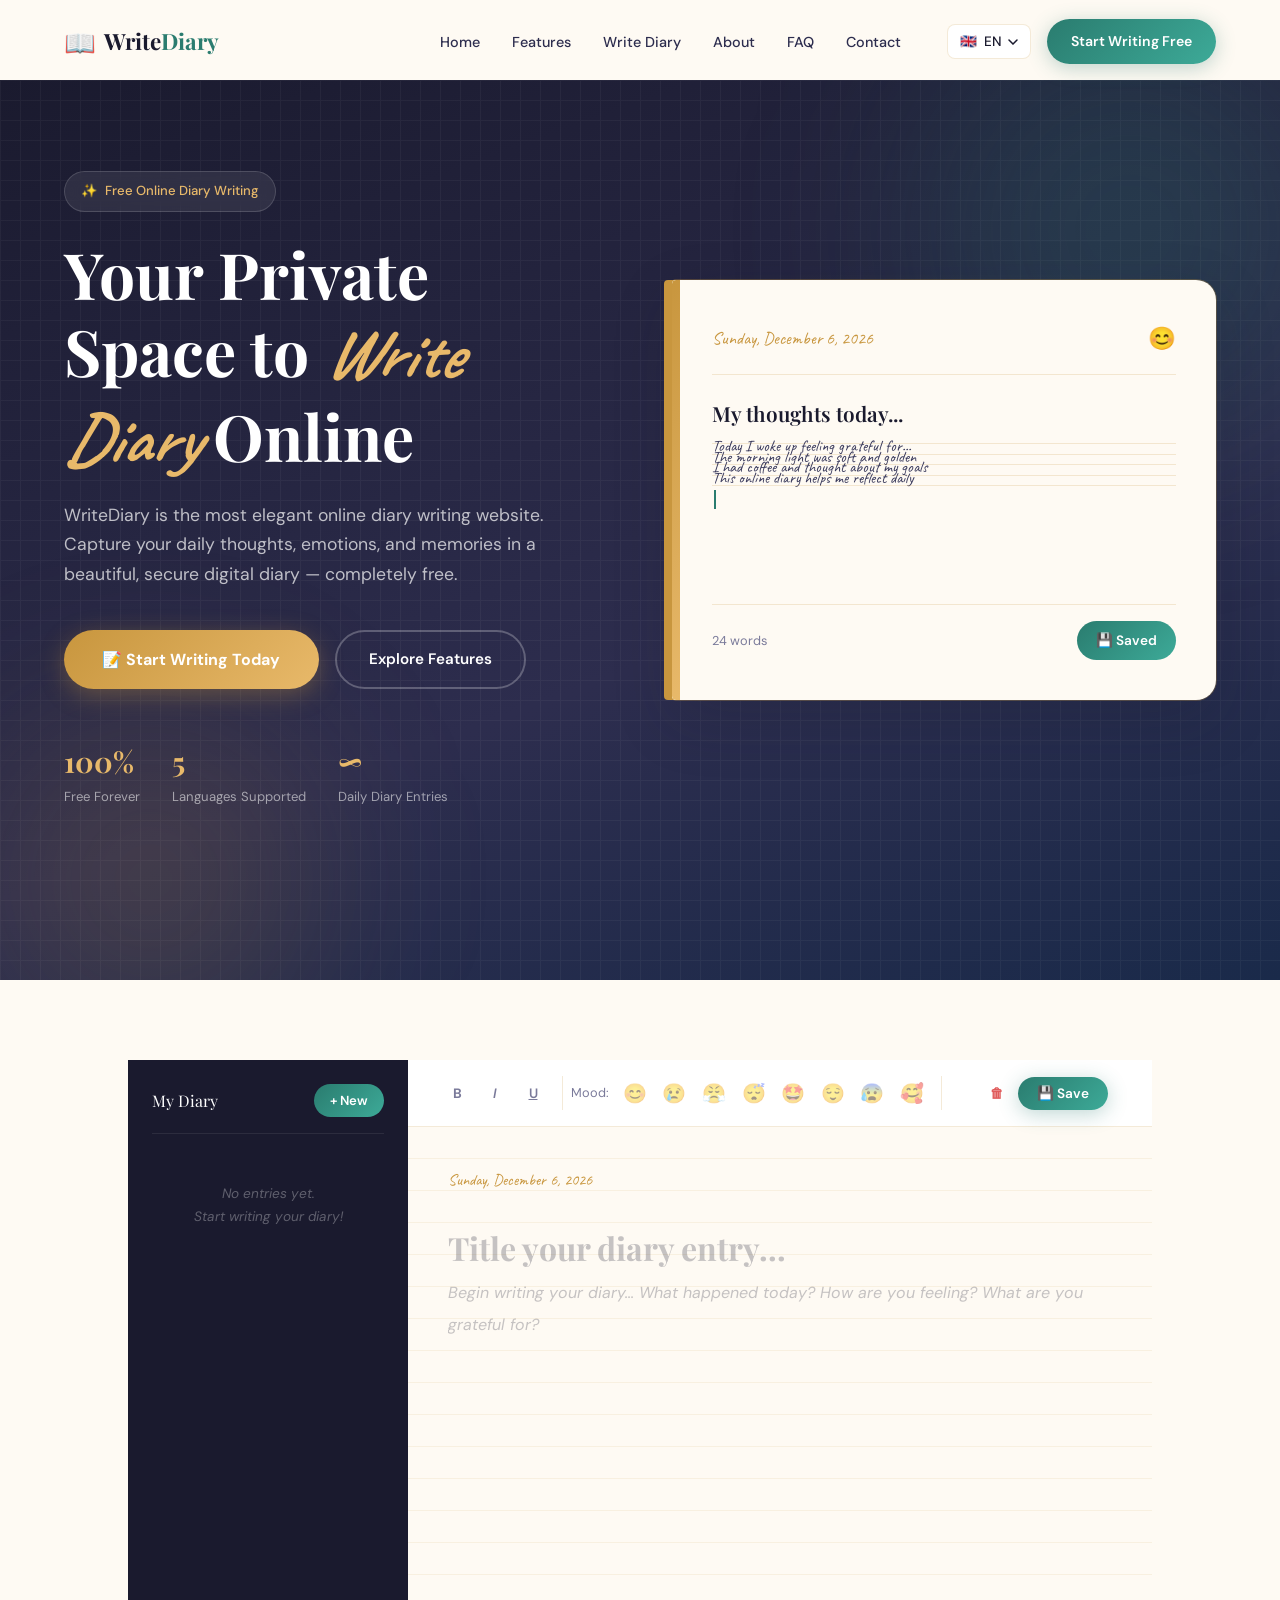
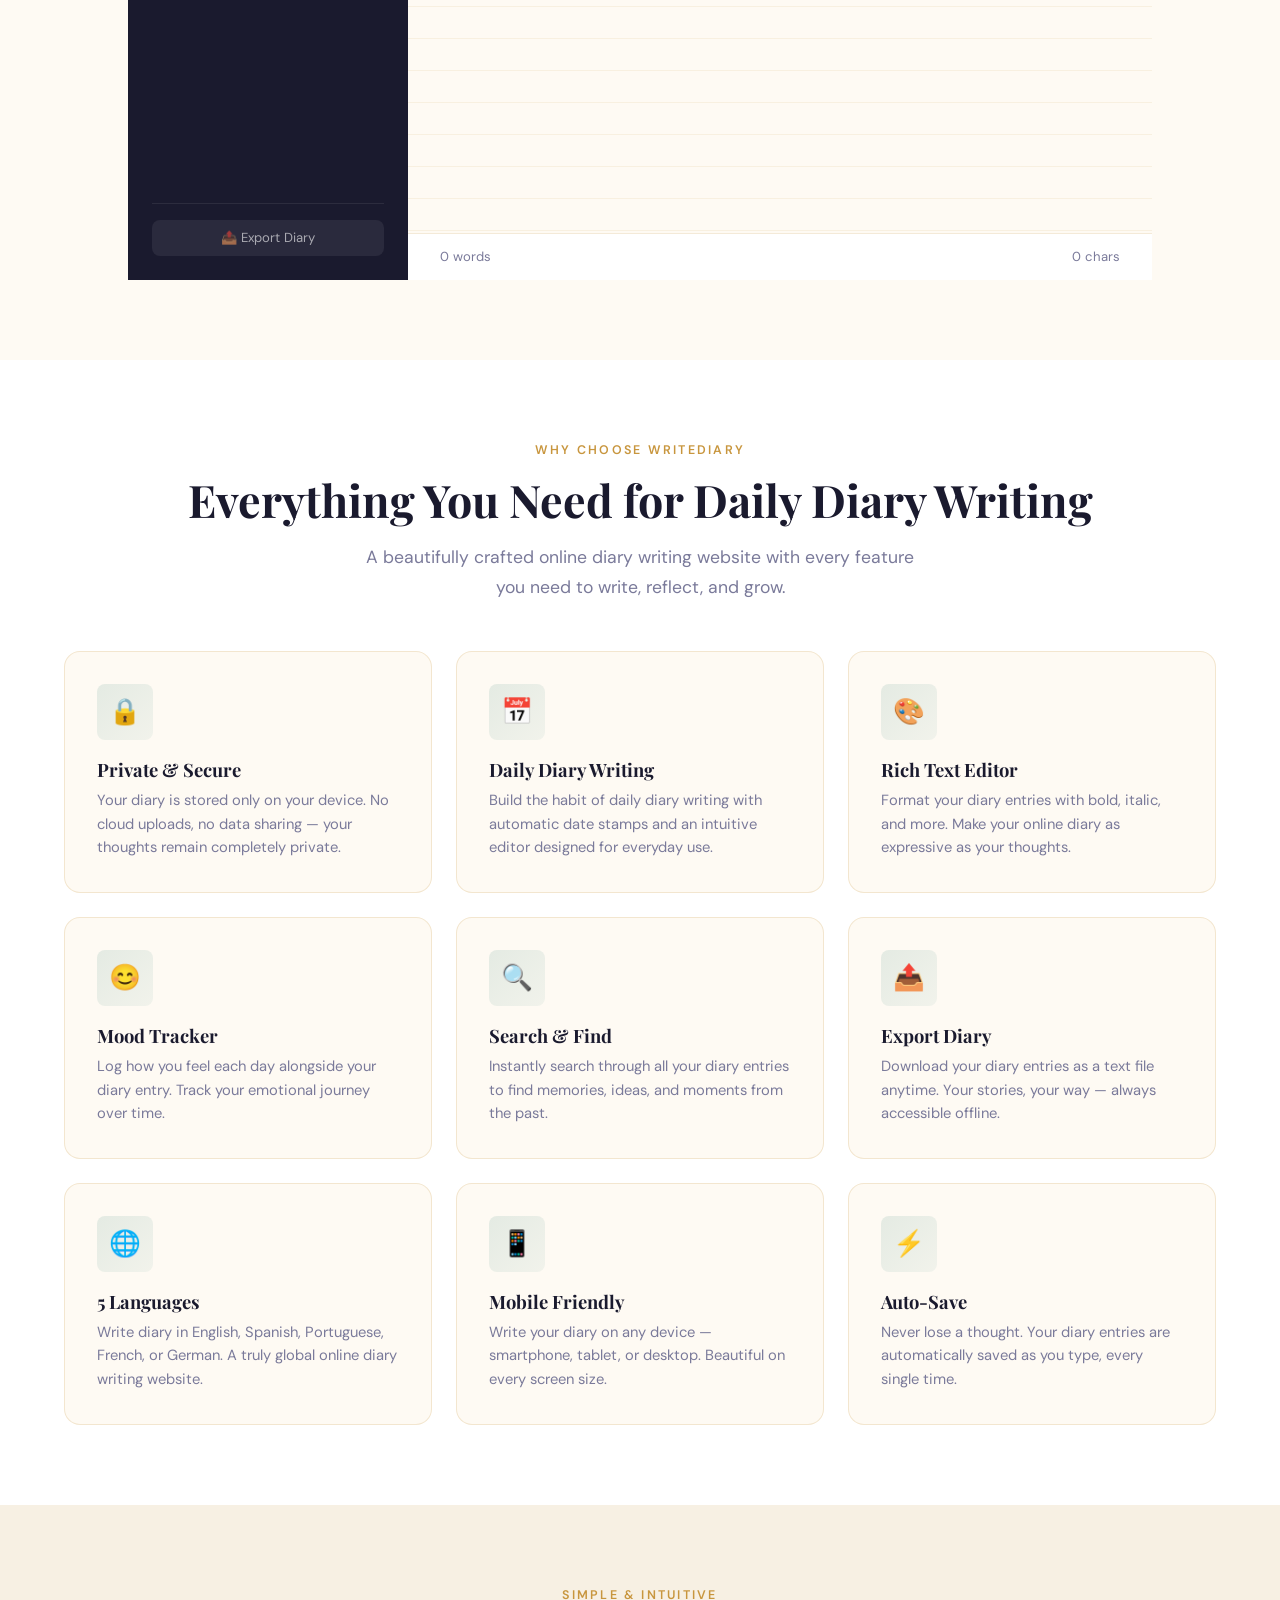
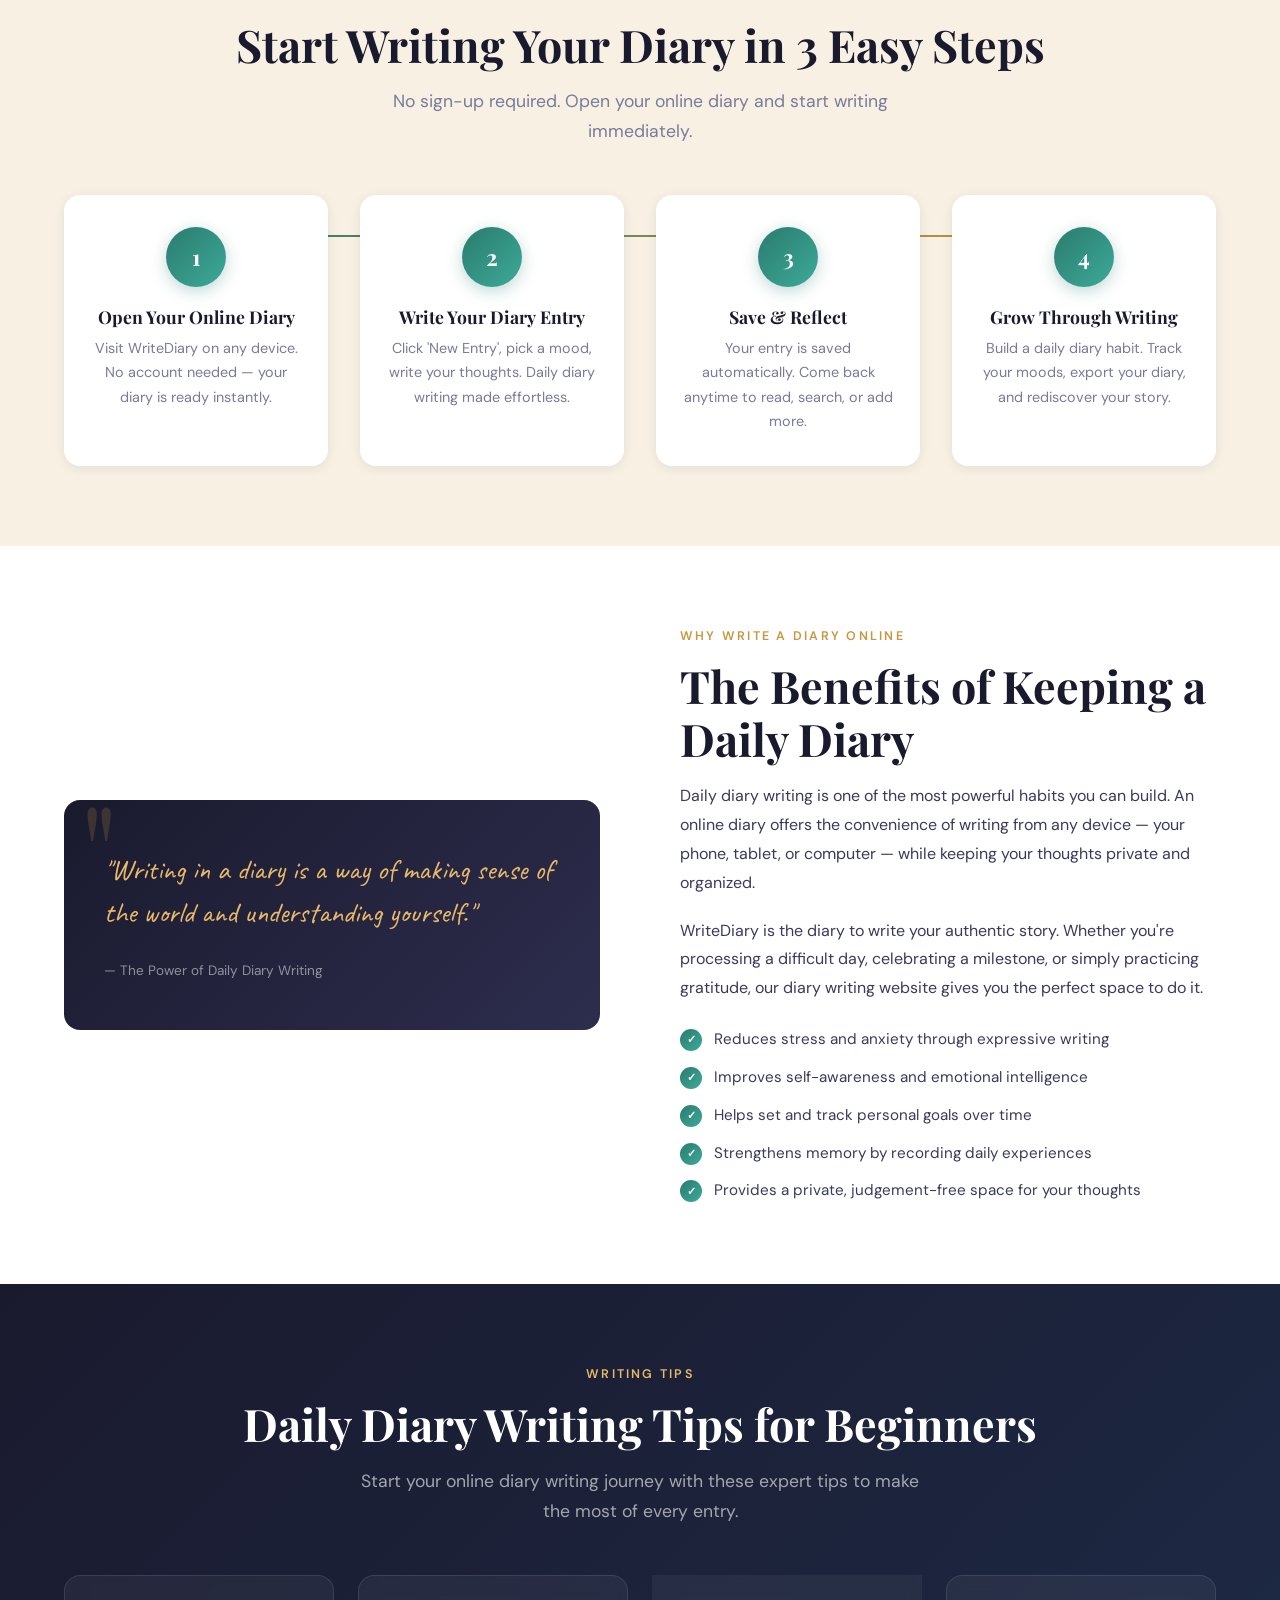
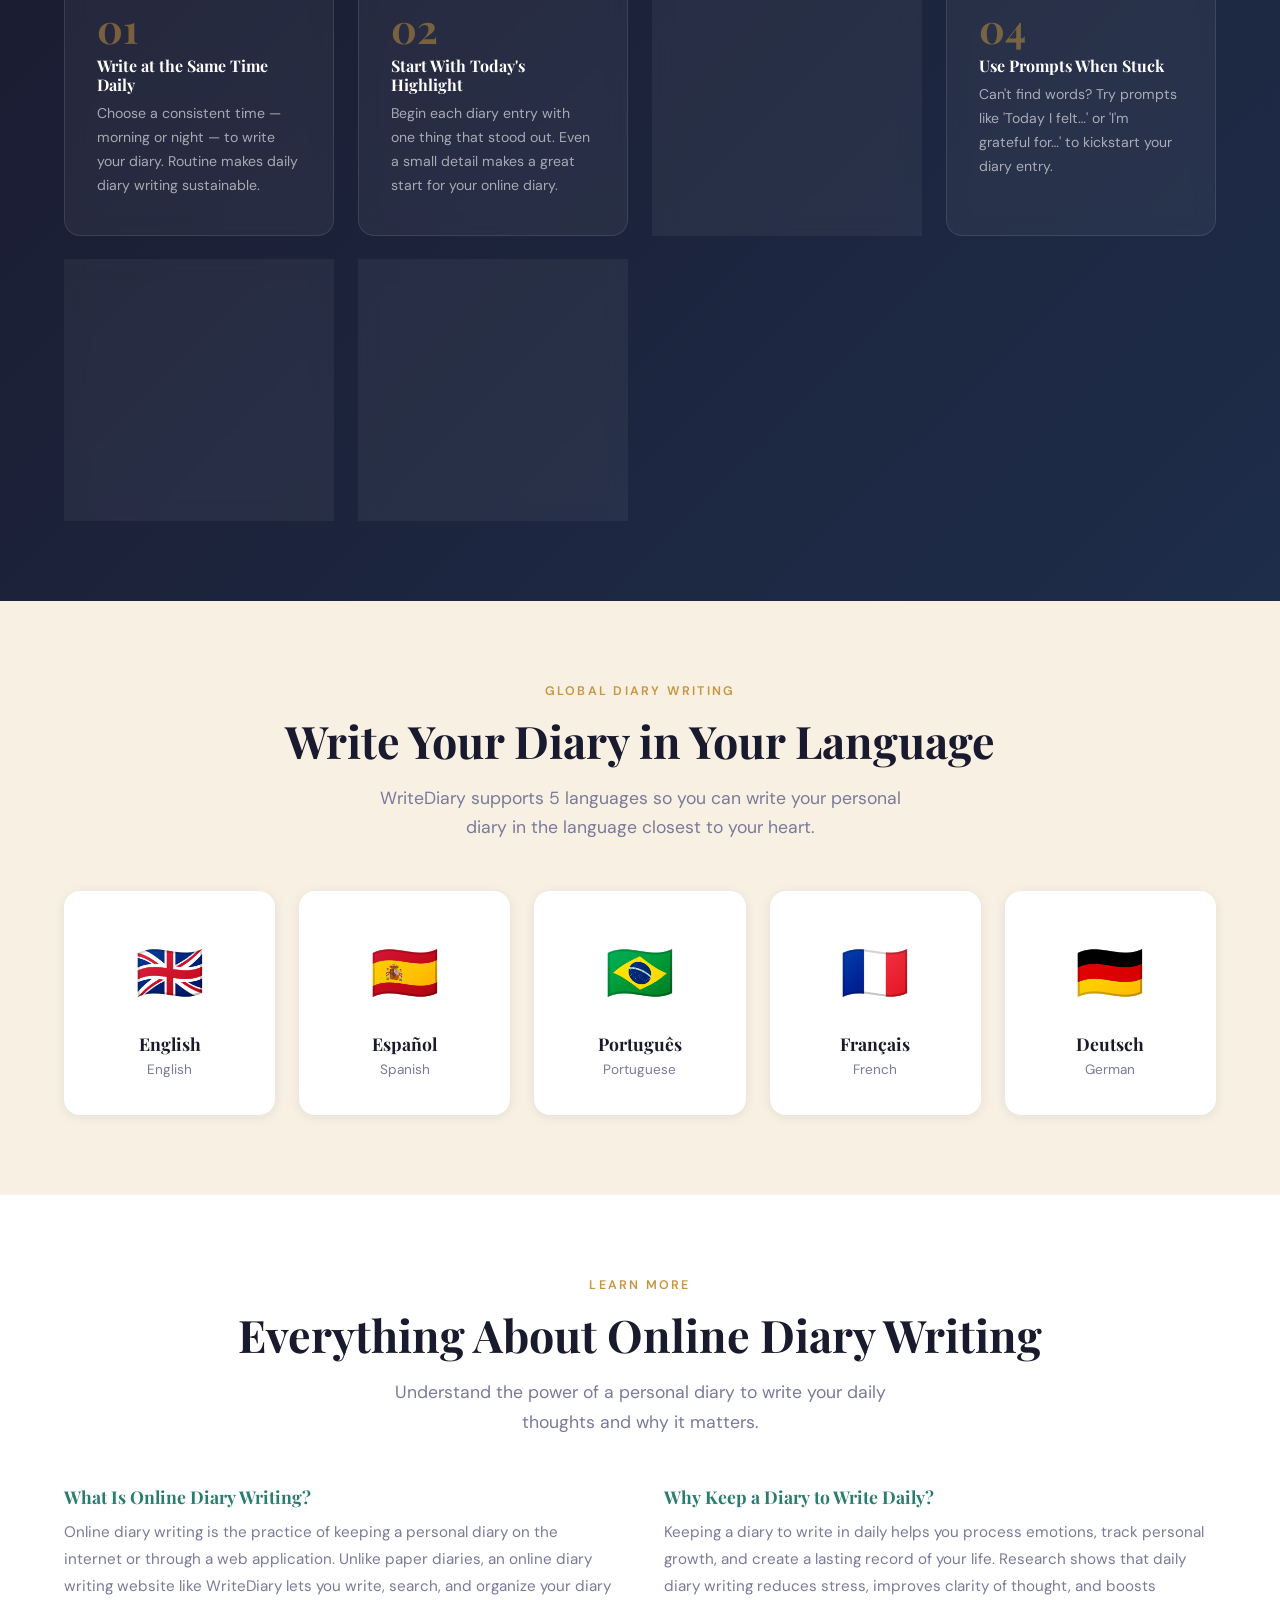
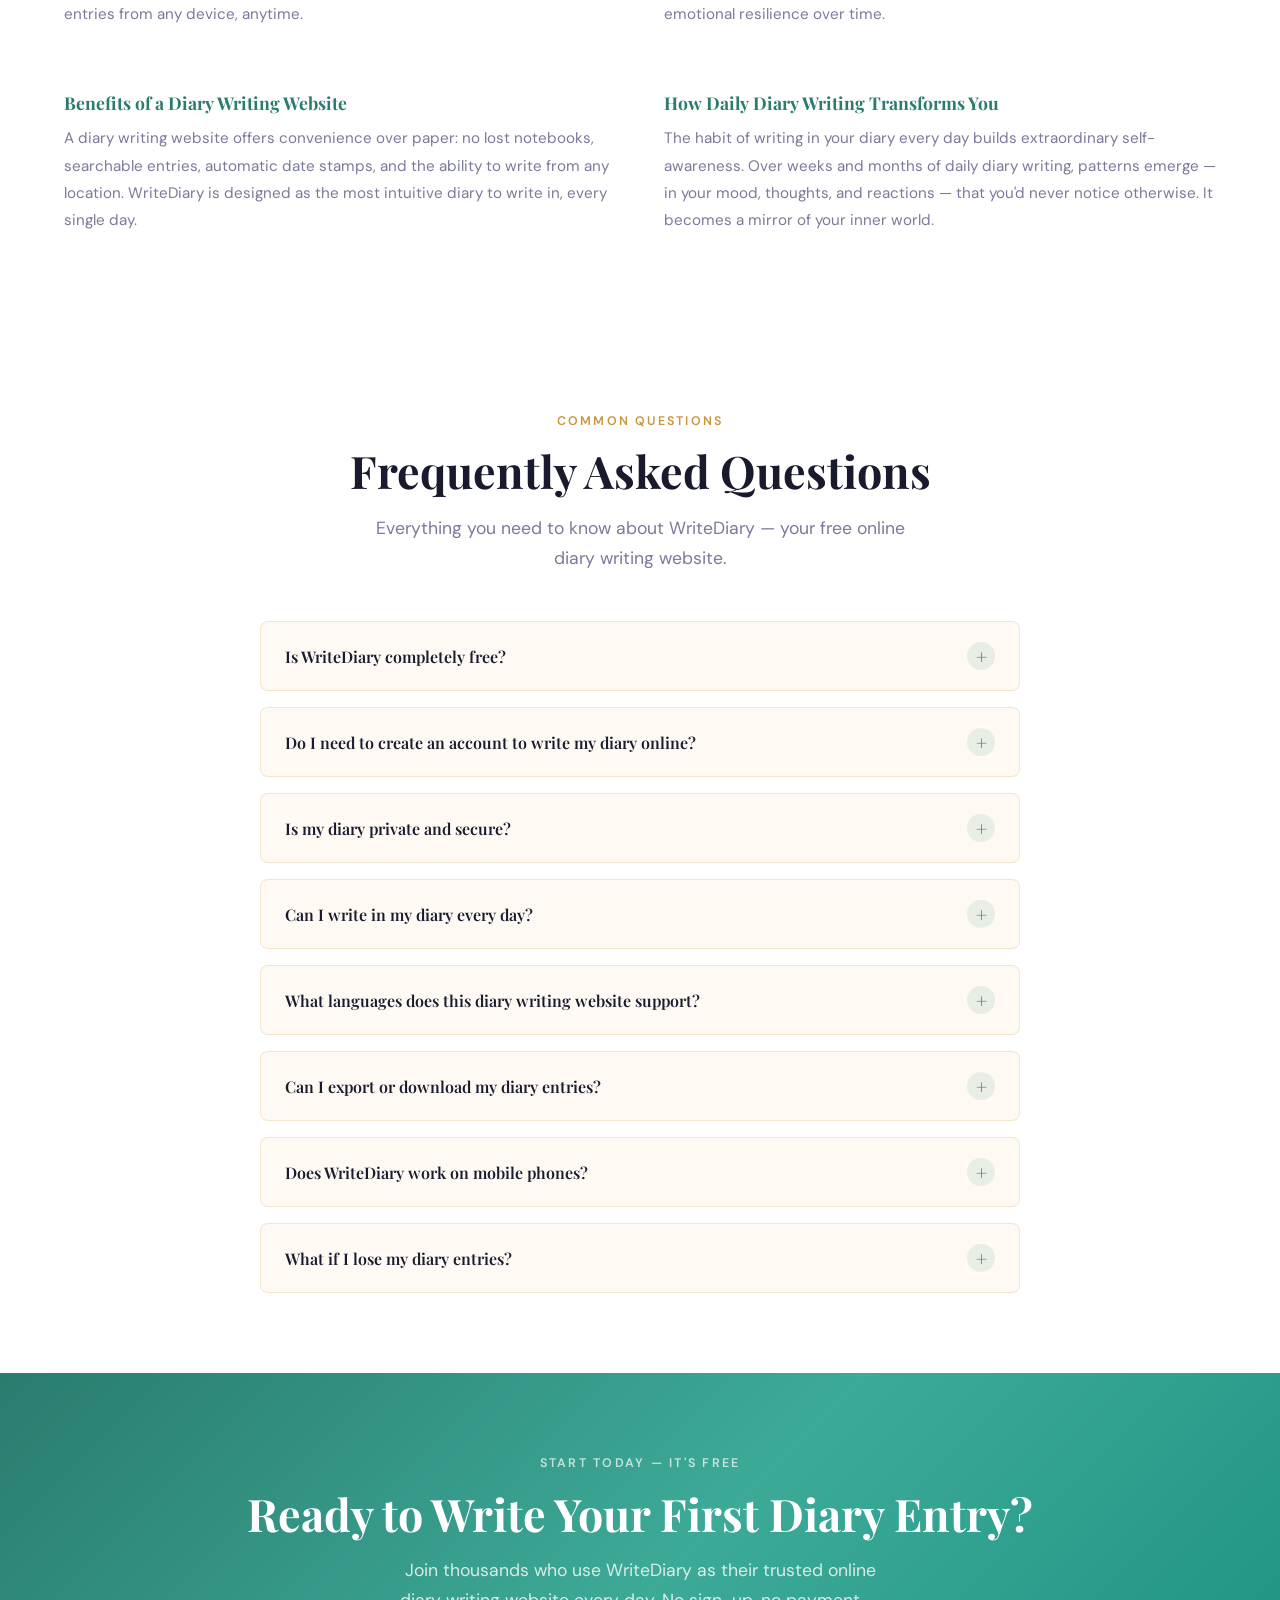
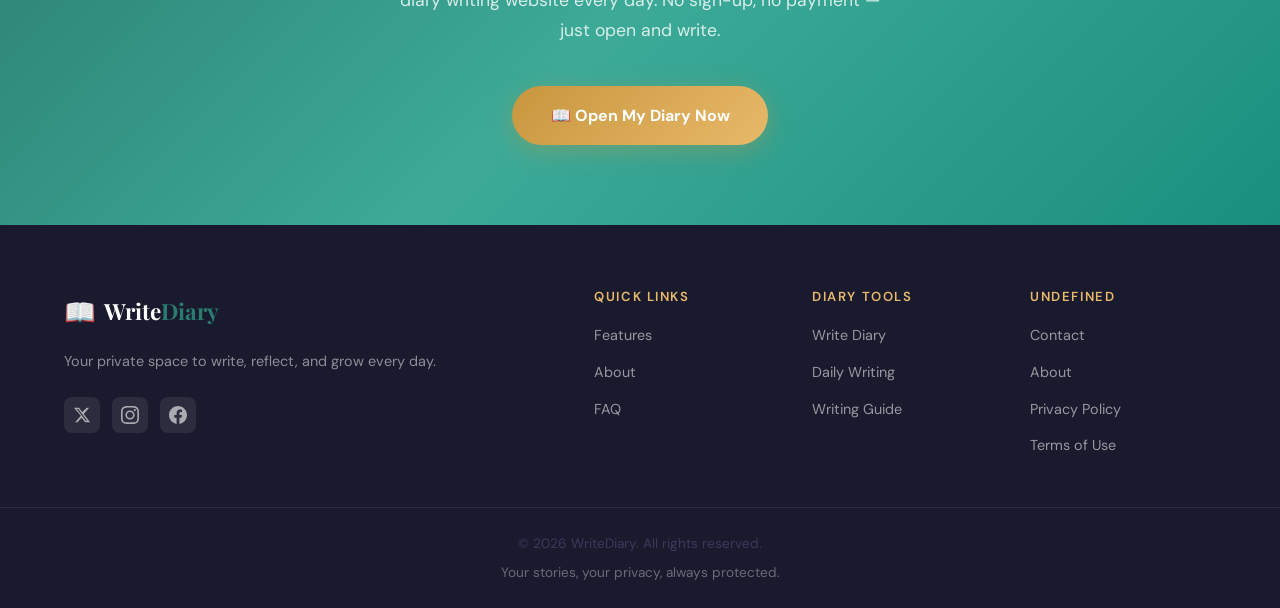
==== commit 33a54e02: "Update index.html" ====
--- a/index.html
+++ b/index.html
@@ -1,6 +1,15 @@
 <!DOCTYPE html>
 <html lang="en" prefix="og: https://ogp.me/ns#">
 <head>
+  <!-- Google tag (gtag.js) -->
+<script async src="https://www.googletagmanager.com/gtag/js?id=G-SQGW268DJG"></script>
+<script>
+  window.dataLayer = window.dataLayer || [];
+  function gtag(){dataLayer.push(arguments);}
+  gtag('js', new Date());
+
+  gtag('config', 'G-SQGW268DJG');
+</script>
   <meta charset="UTF-8" />
   <meta name="viewport" content="width=device-width, initial-scale=1.0" />
   <meta http-equiv="X-UA-Compatible" content="IE=edge" />
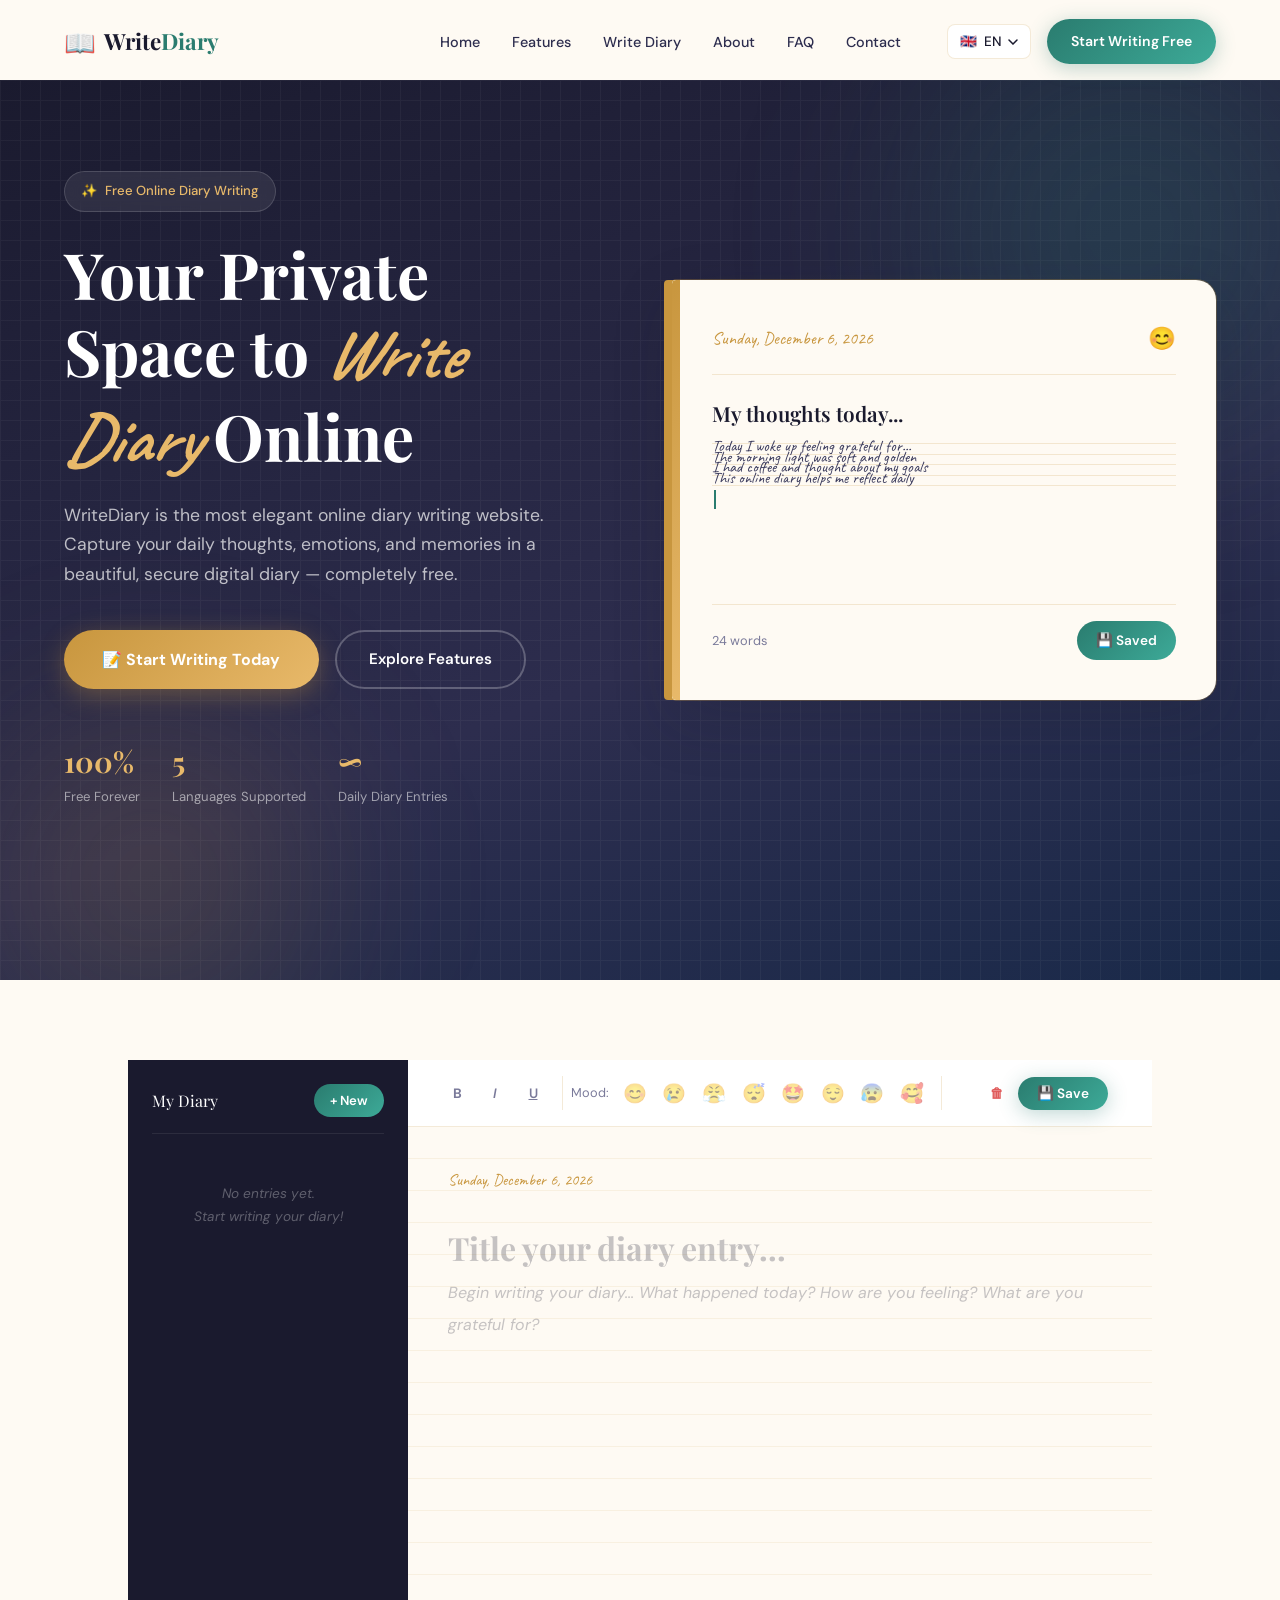
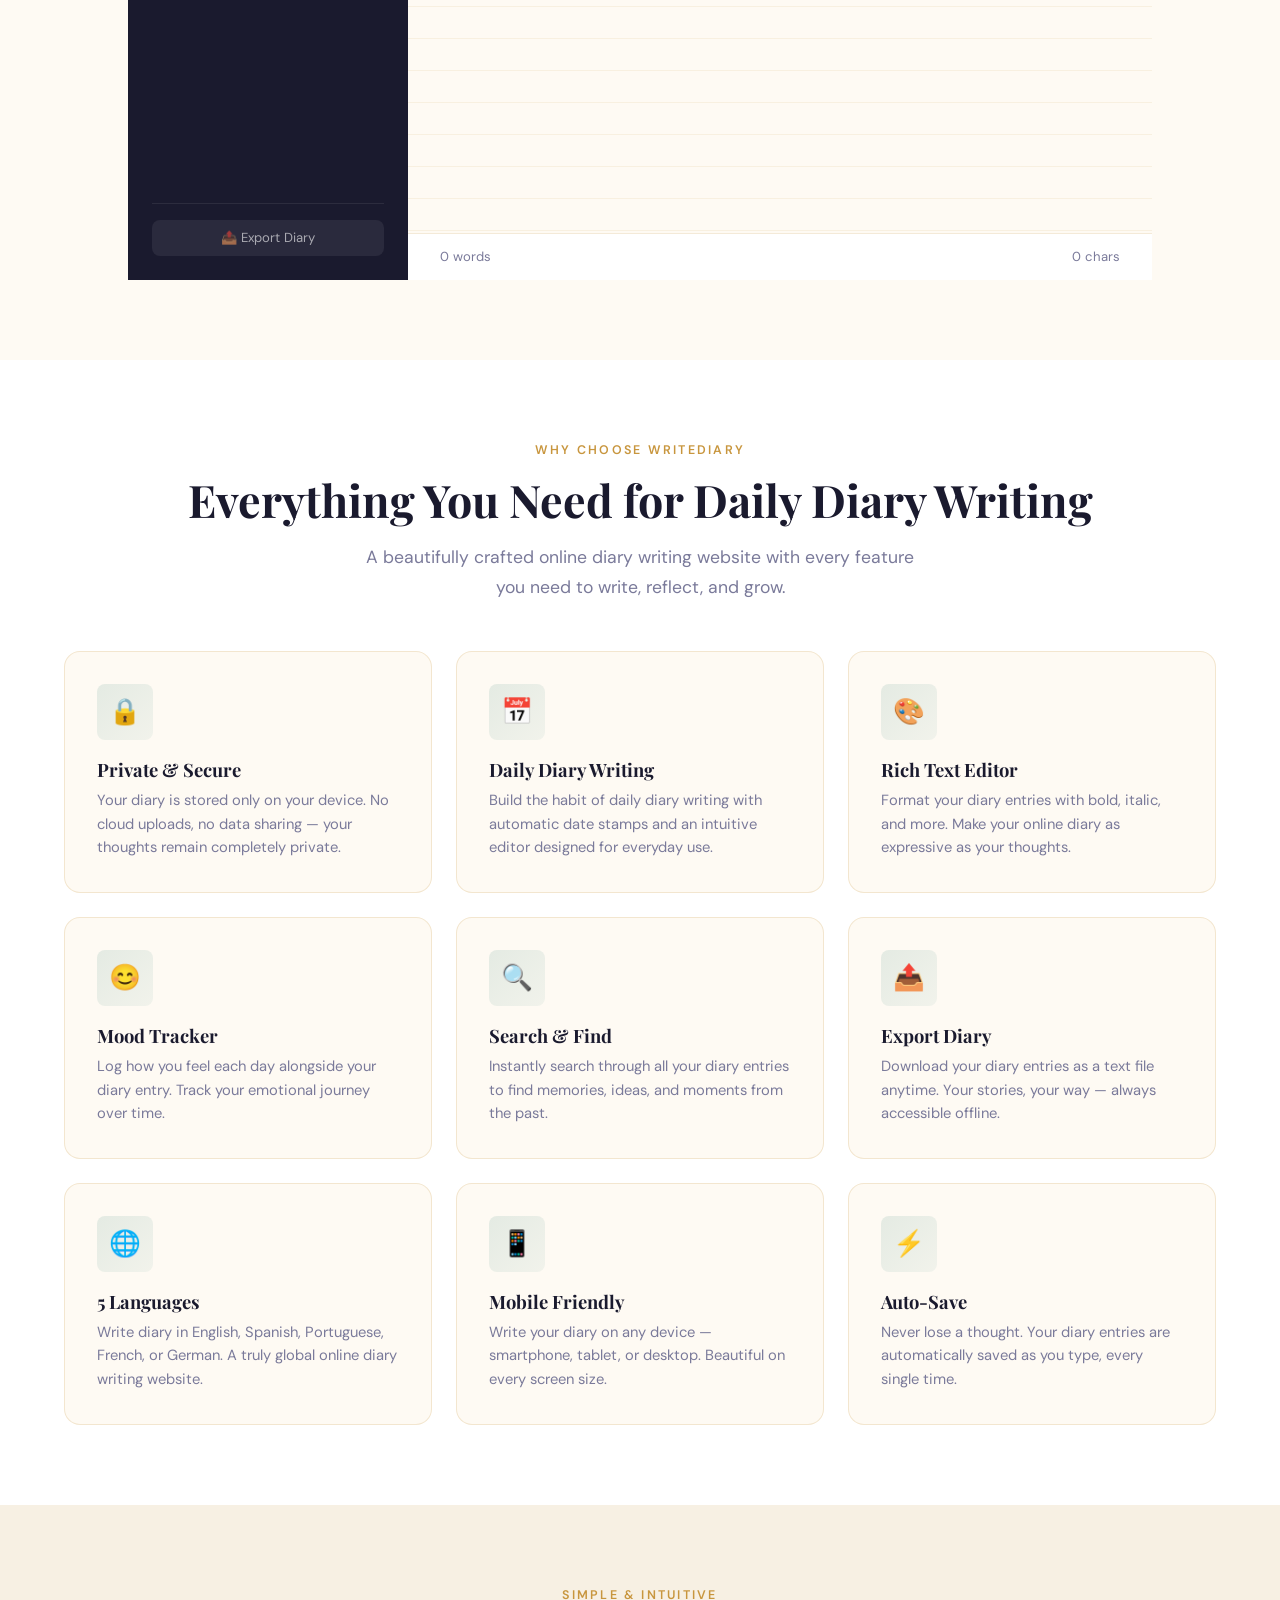
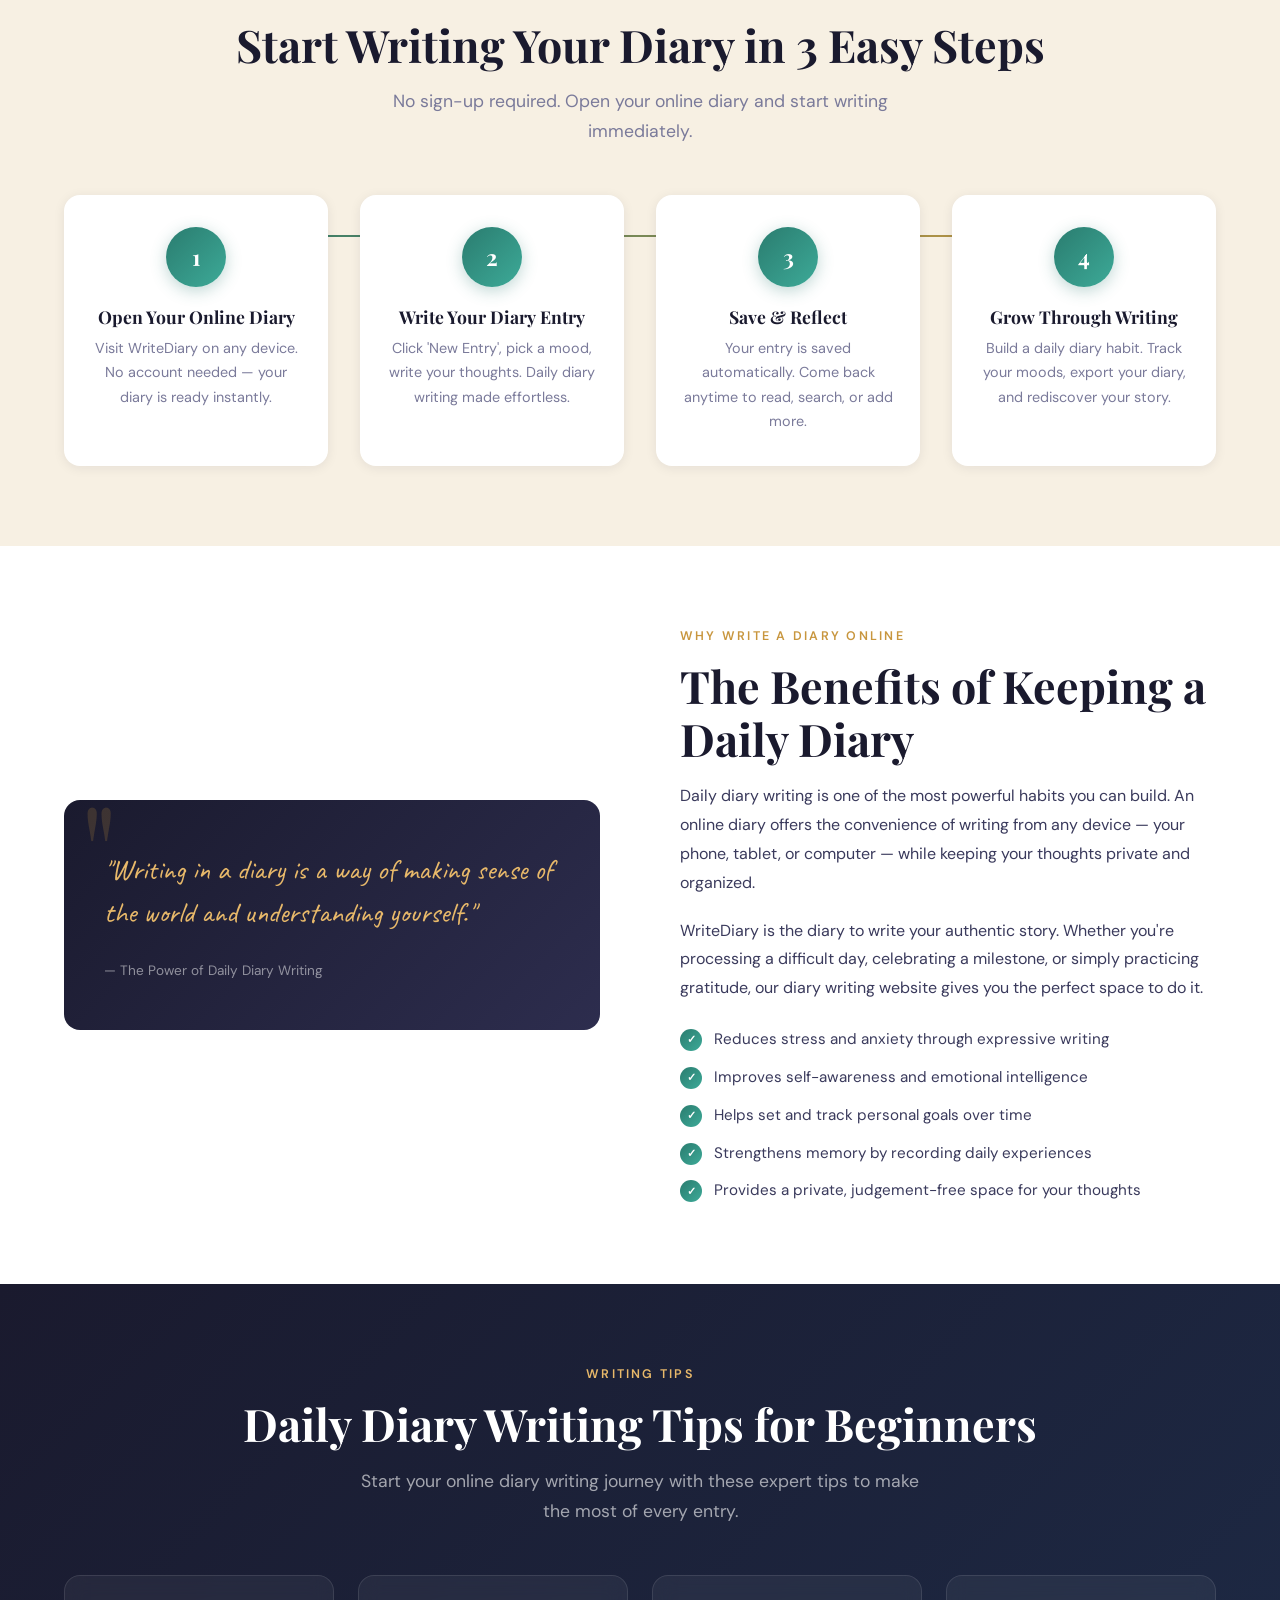
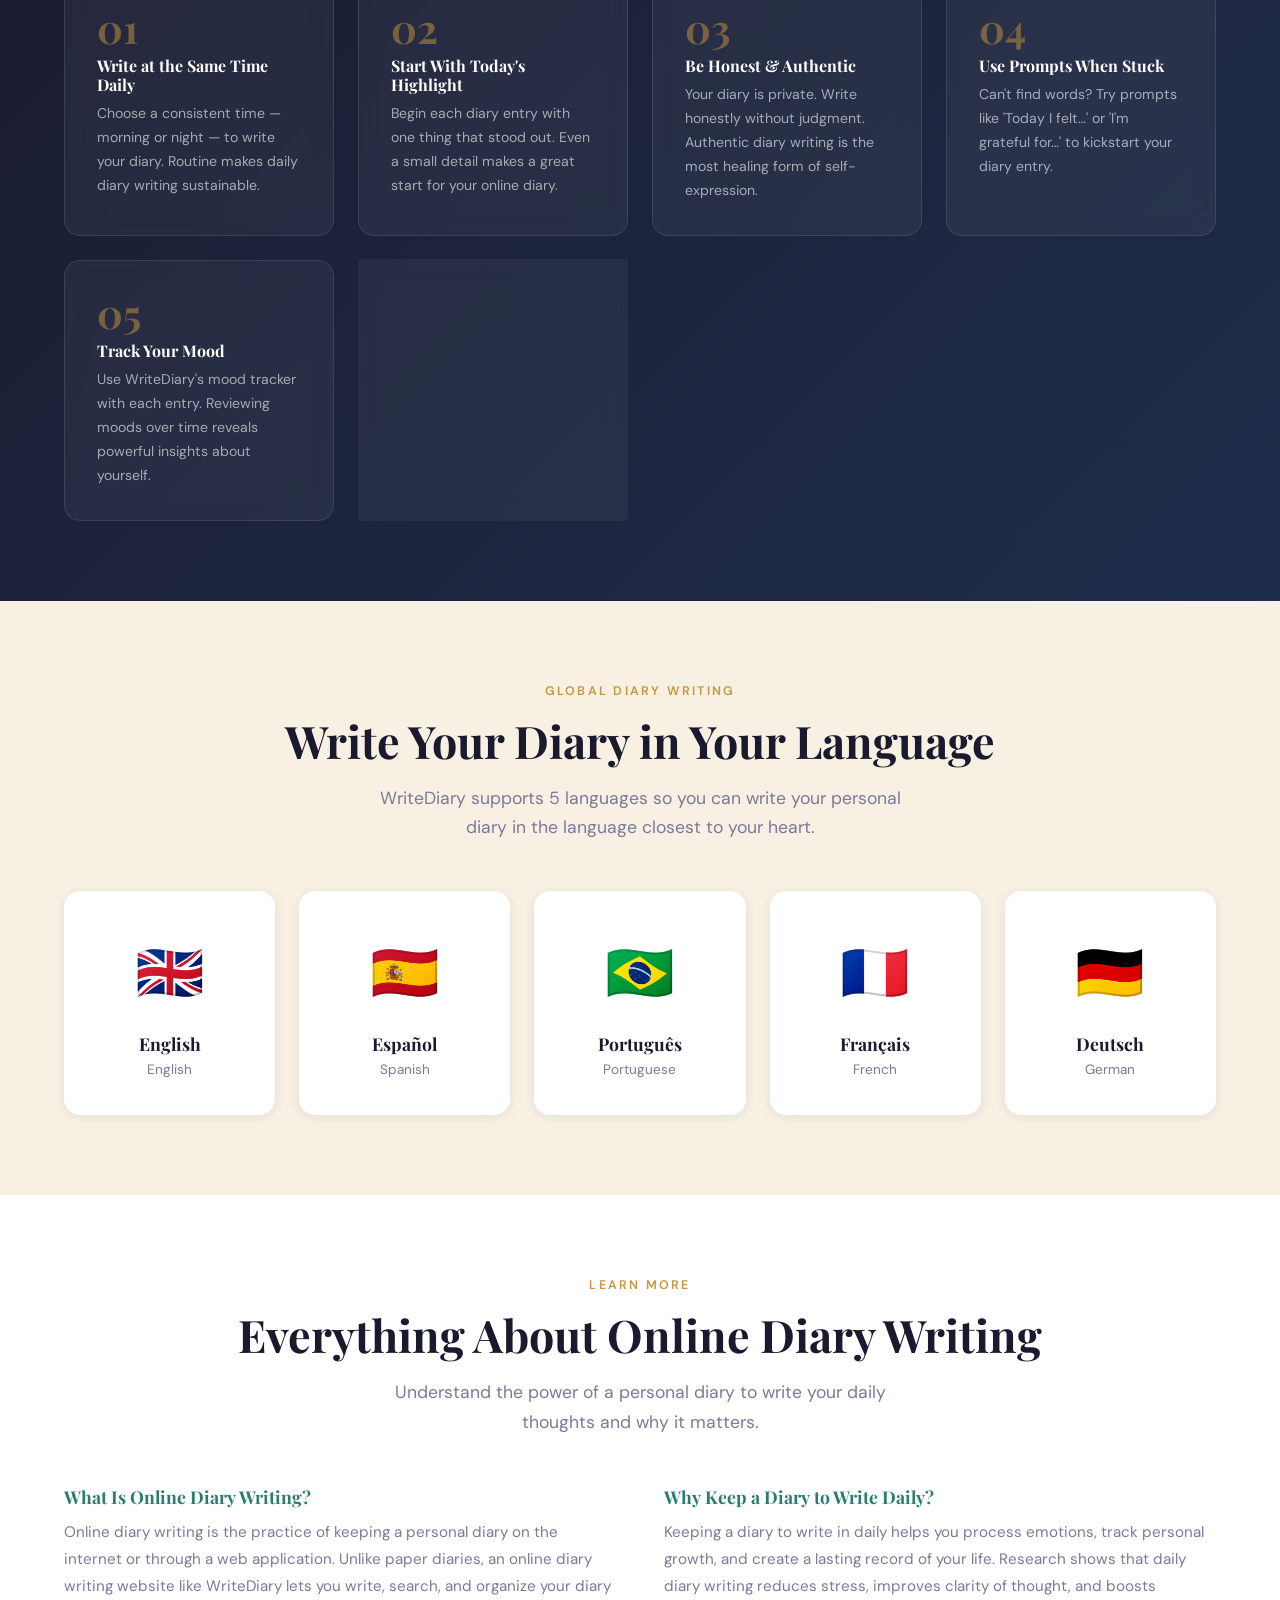
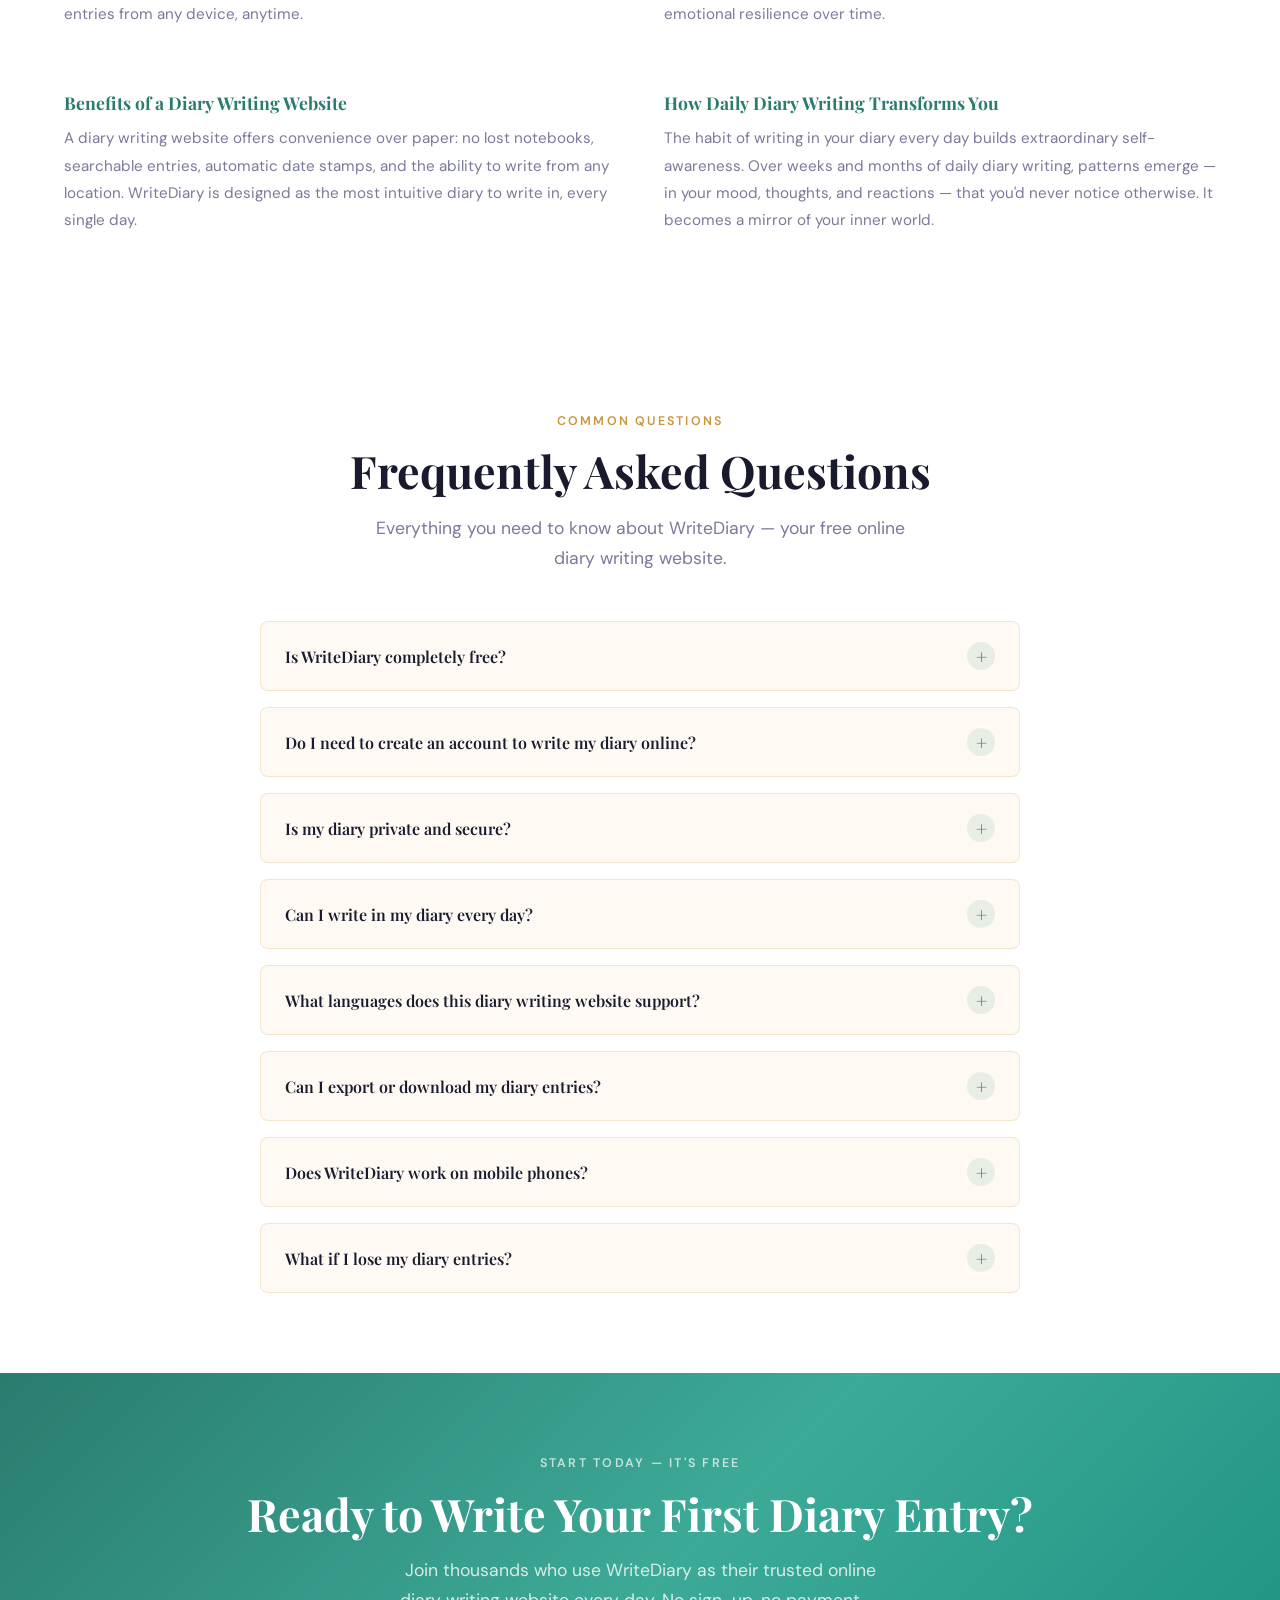
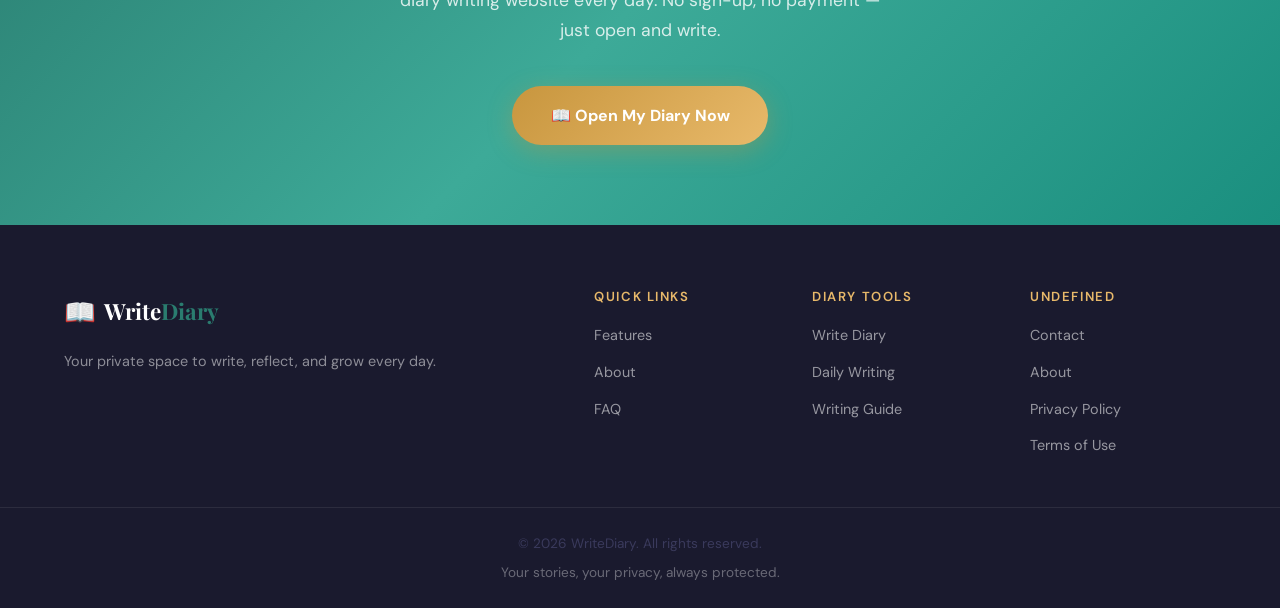
==== commit 68a2453b: "Update index.html" ====
--- a/index.html
+++ b/index.html
@@ -50,7 +50,7 @@
         "description": "Free online diary writing website for personal journaling",
         "potentialAction": {
           "@type": "SearchAction",
-          "target": "https://writediary.github.io/app.html?q={search_term_string}",
+          "target": "https://writediary.github.io/#diary?q={search_term_string}",
           "query-input": "required name=search_term_string"
         }
       },
@@ -701,7 +701,7 @@
       <span class="section-label" id="cta-label" style="color:rgba(255,255,255,0.7)">Start Today — It's Free</span>
       <h2 id="cta-title">Ready to Write Your First Diary Entry?</h2>
       <p id="cta-desc">Join thousands who use WriteDiary as their trusted online diary writing website every day. No sign-up, no payment — just open and write.</p>
-      <a href="app.html" class="btn-gold" id="cta-btn">📖 Open My Diary Now</a>
+      <a href="/#diary" class="btn-gold" id="cta-btn">📖 Open My Diary Now</a>
     </div>
   </section>  
 
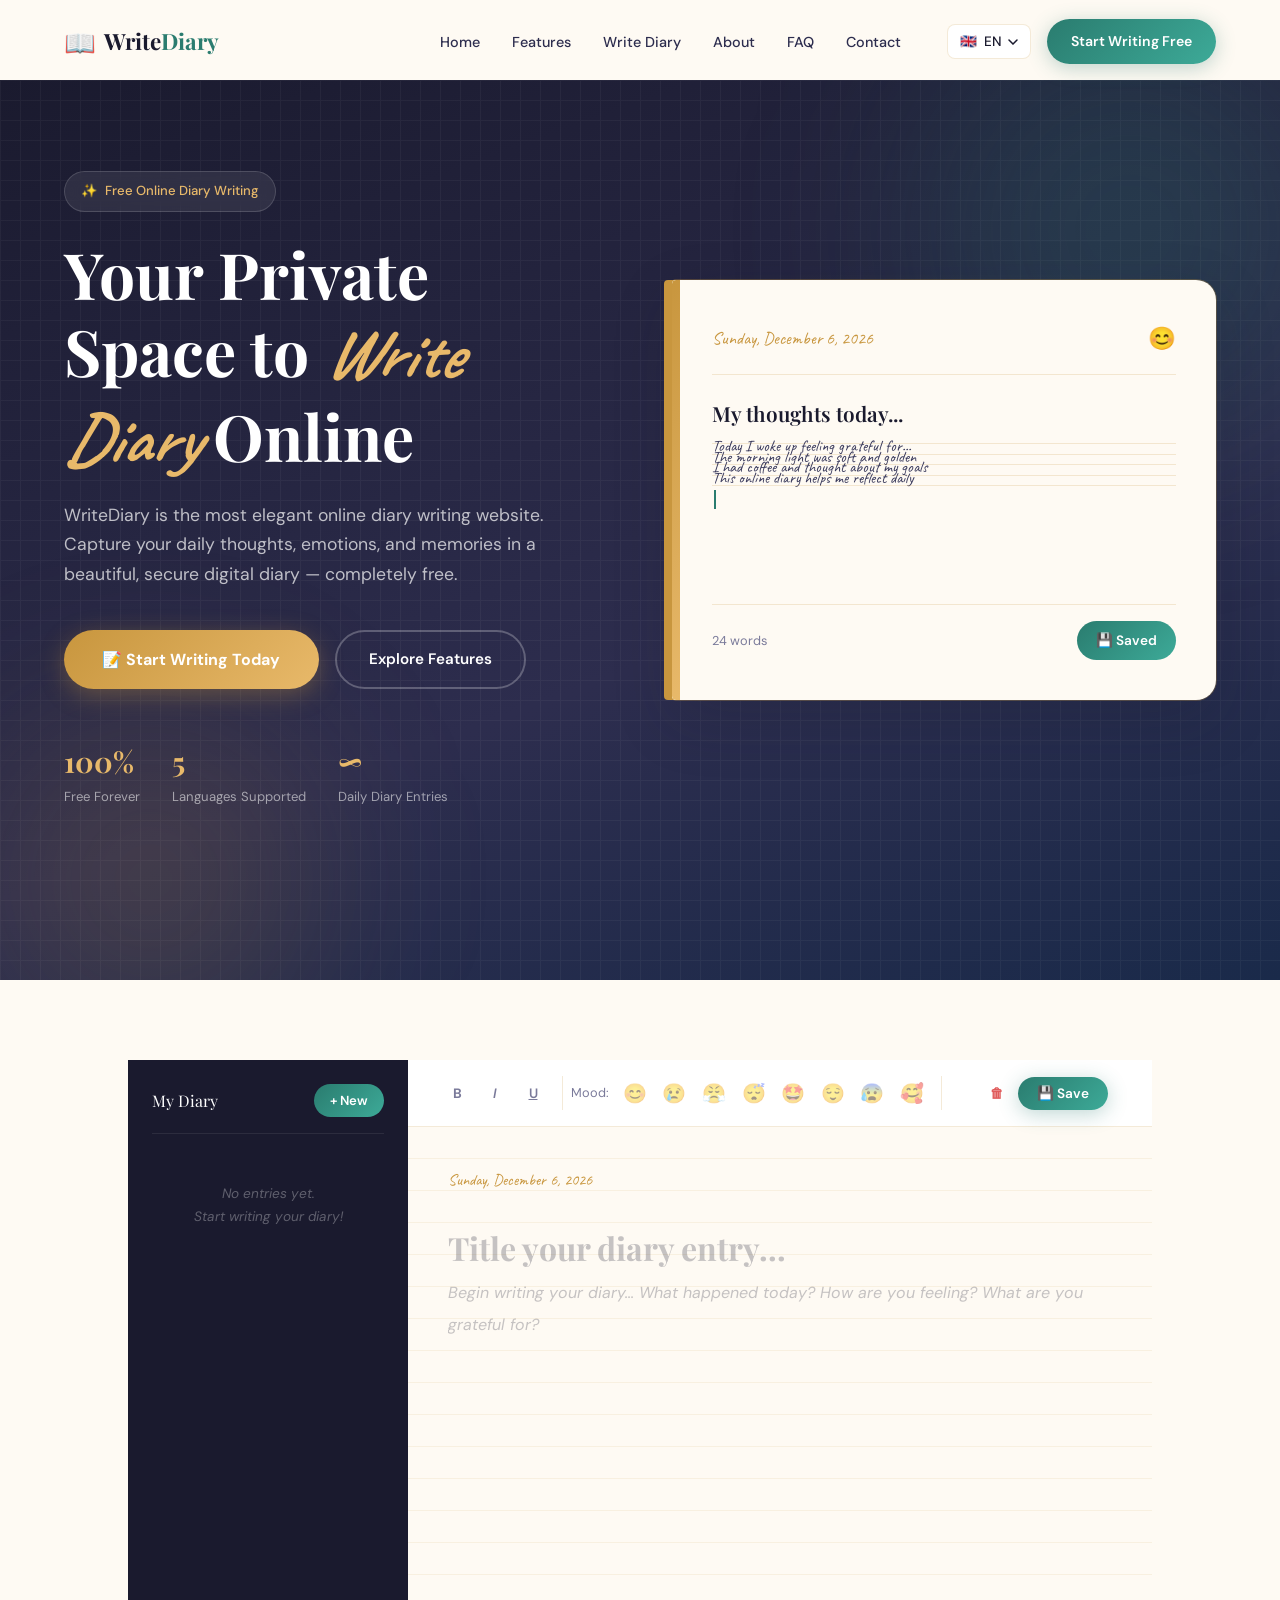
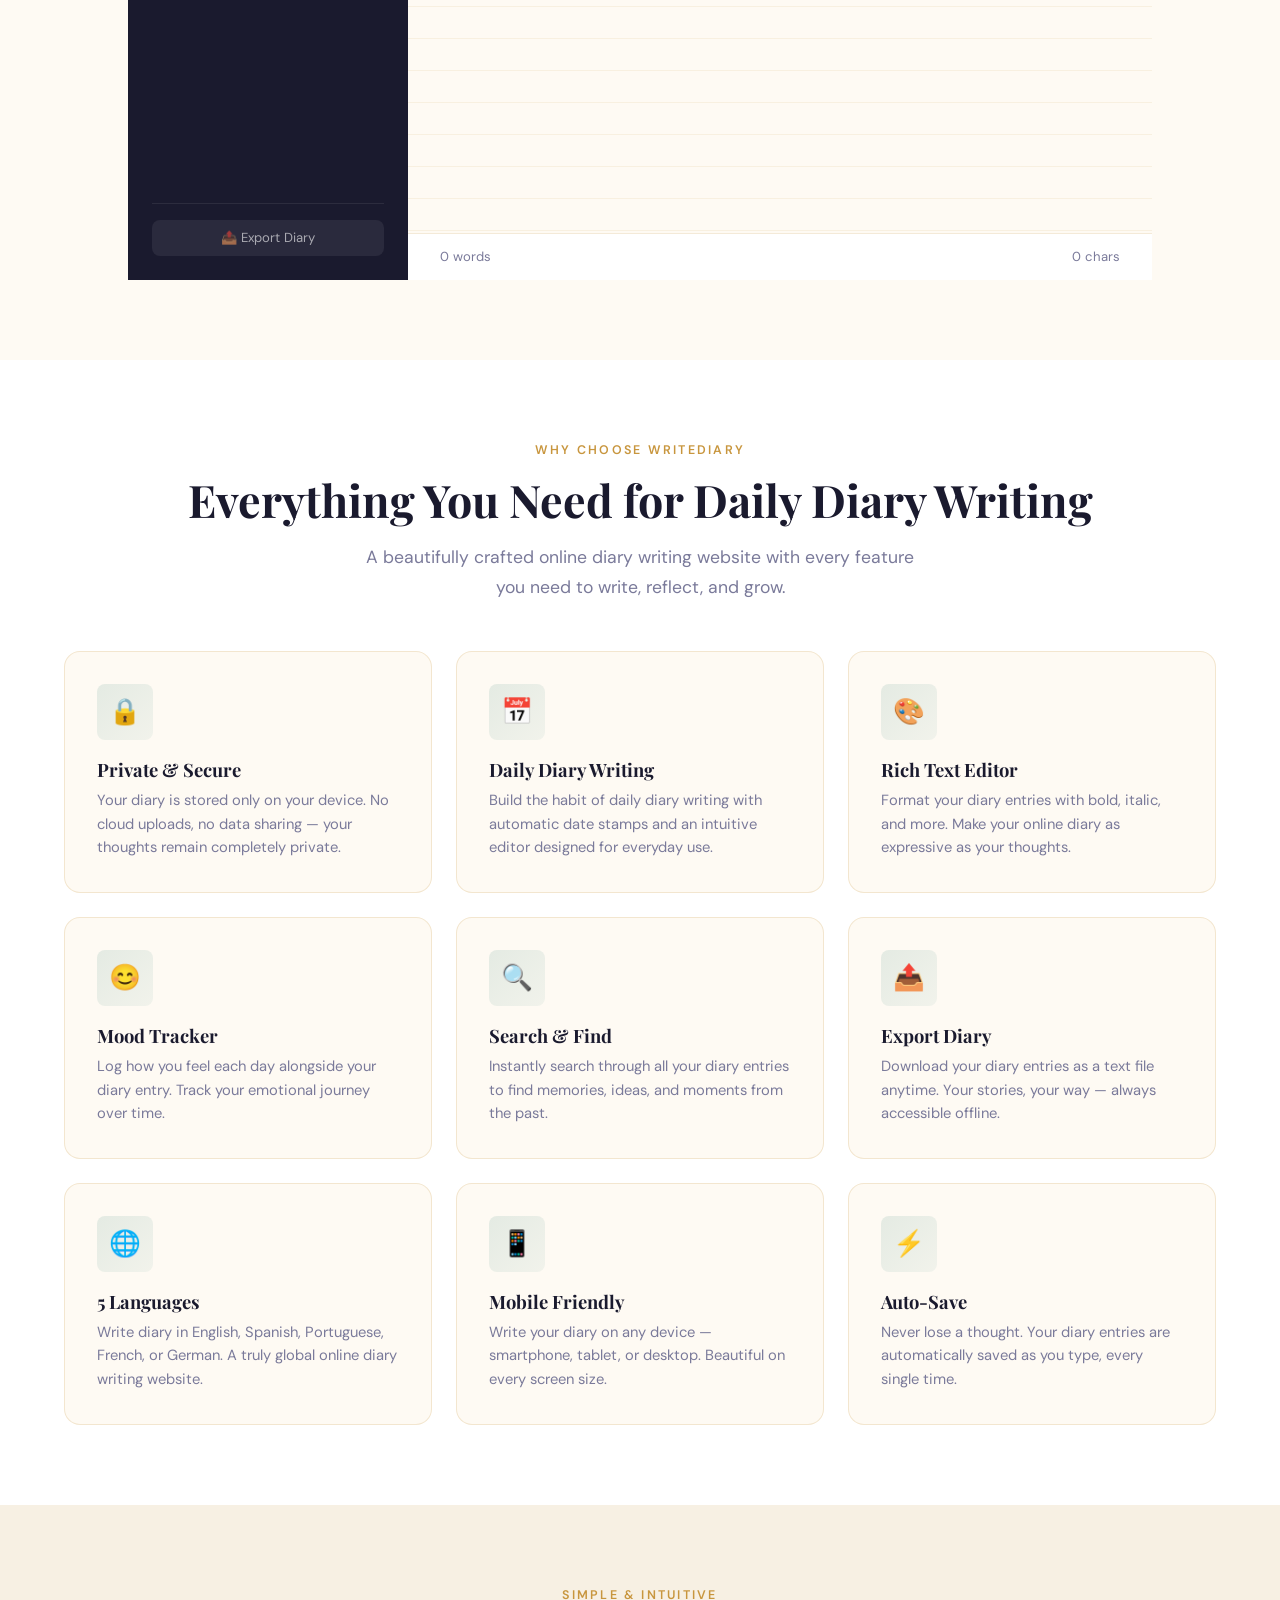
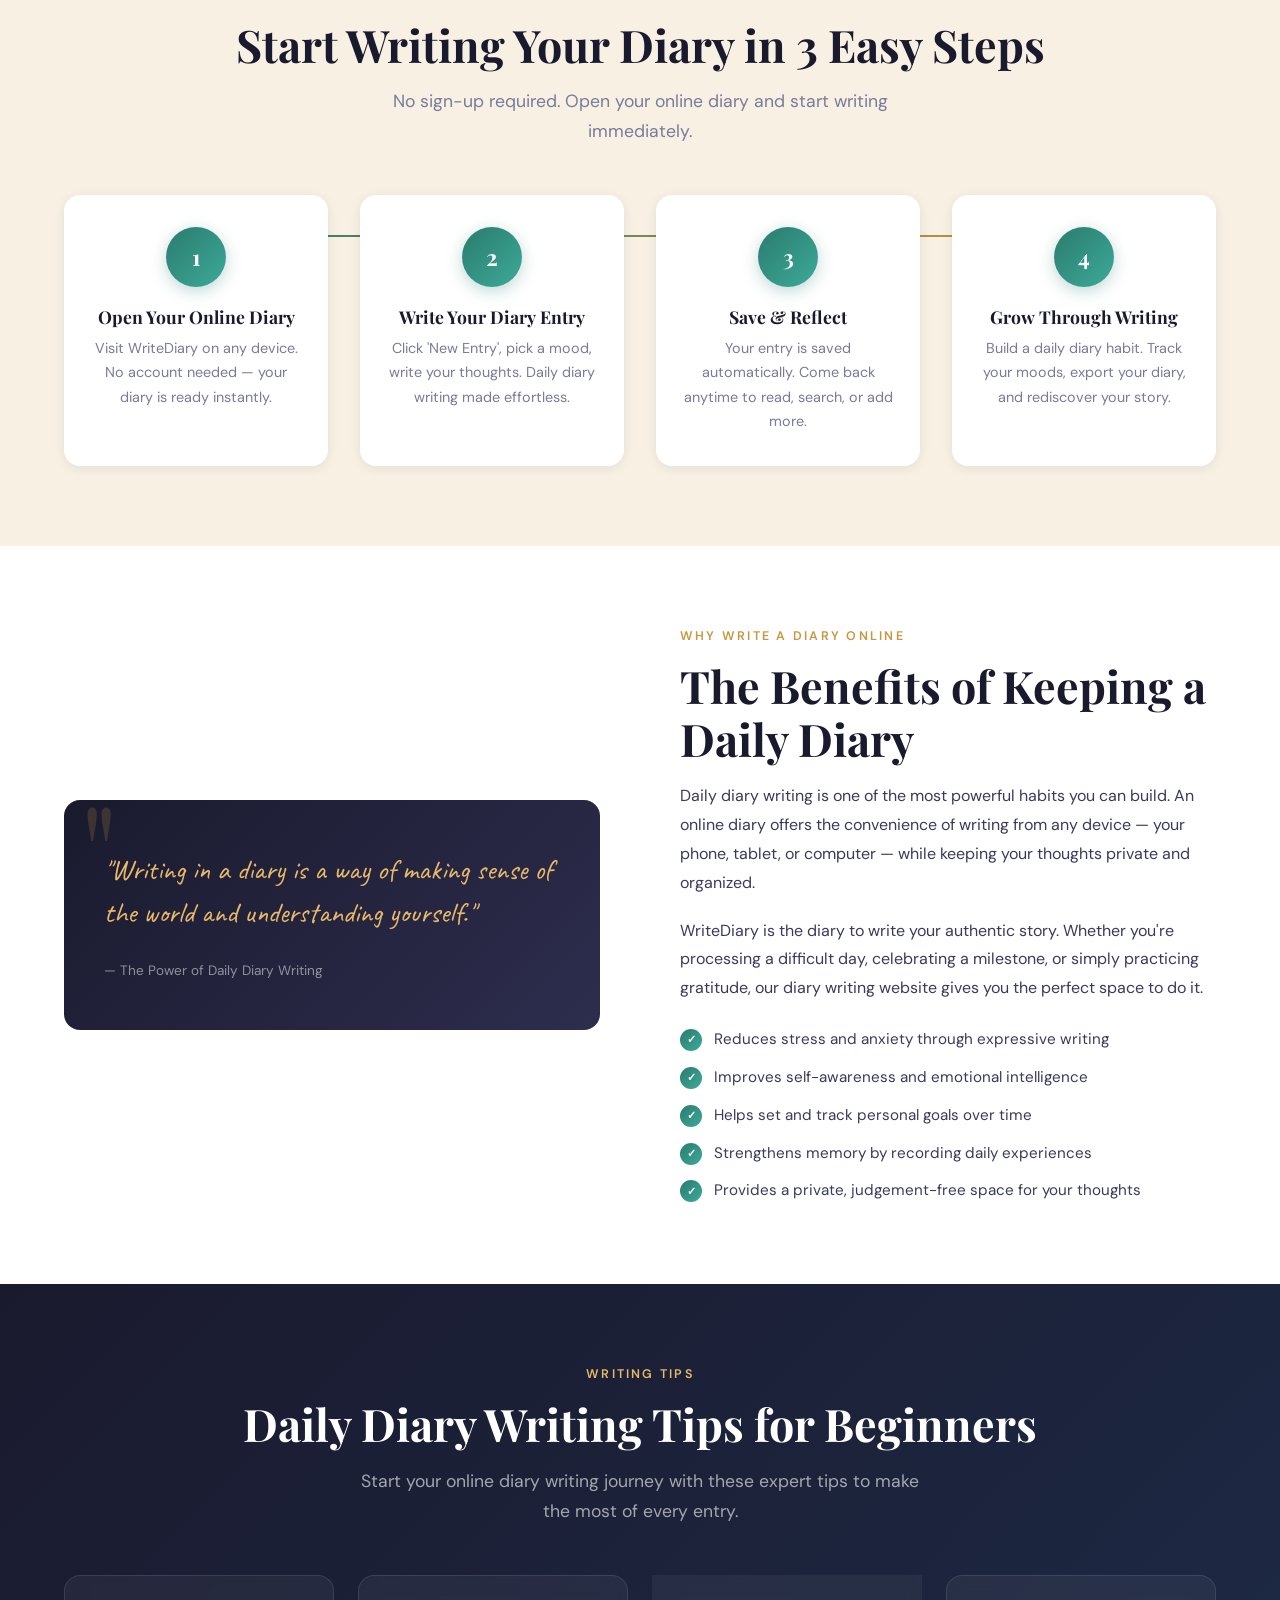
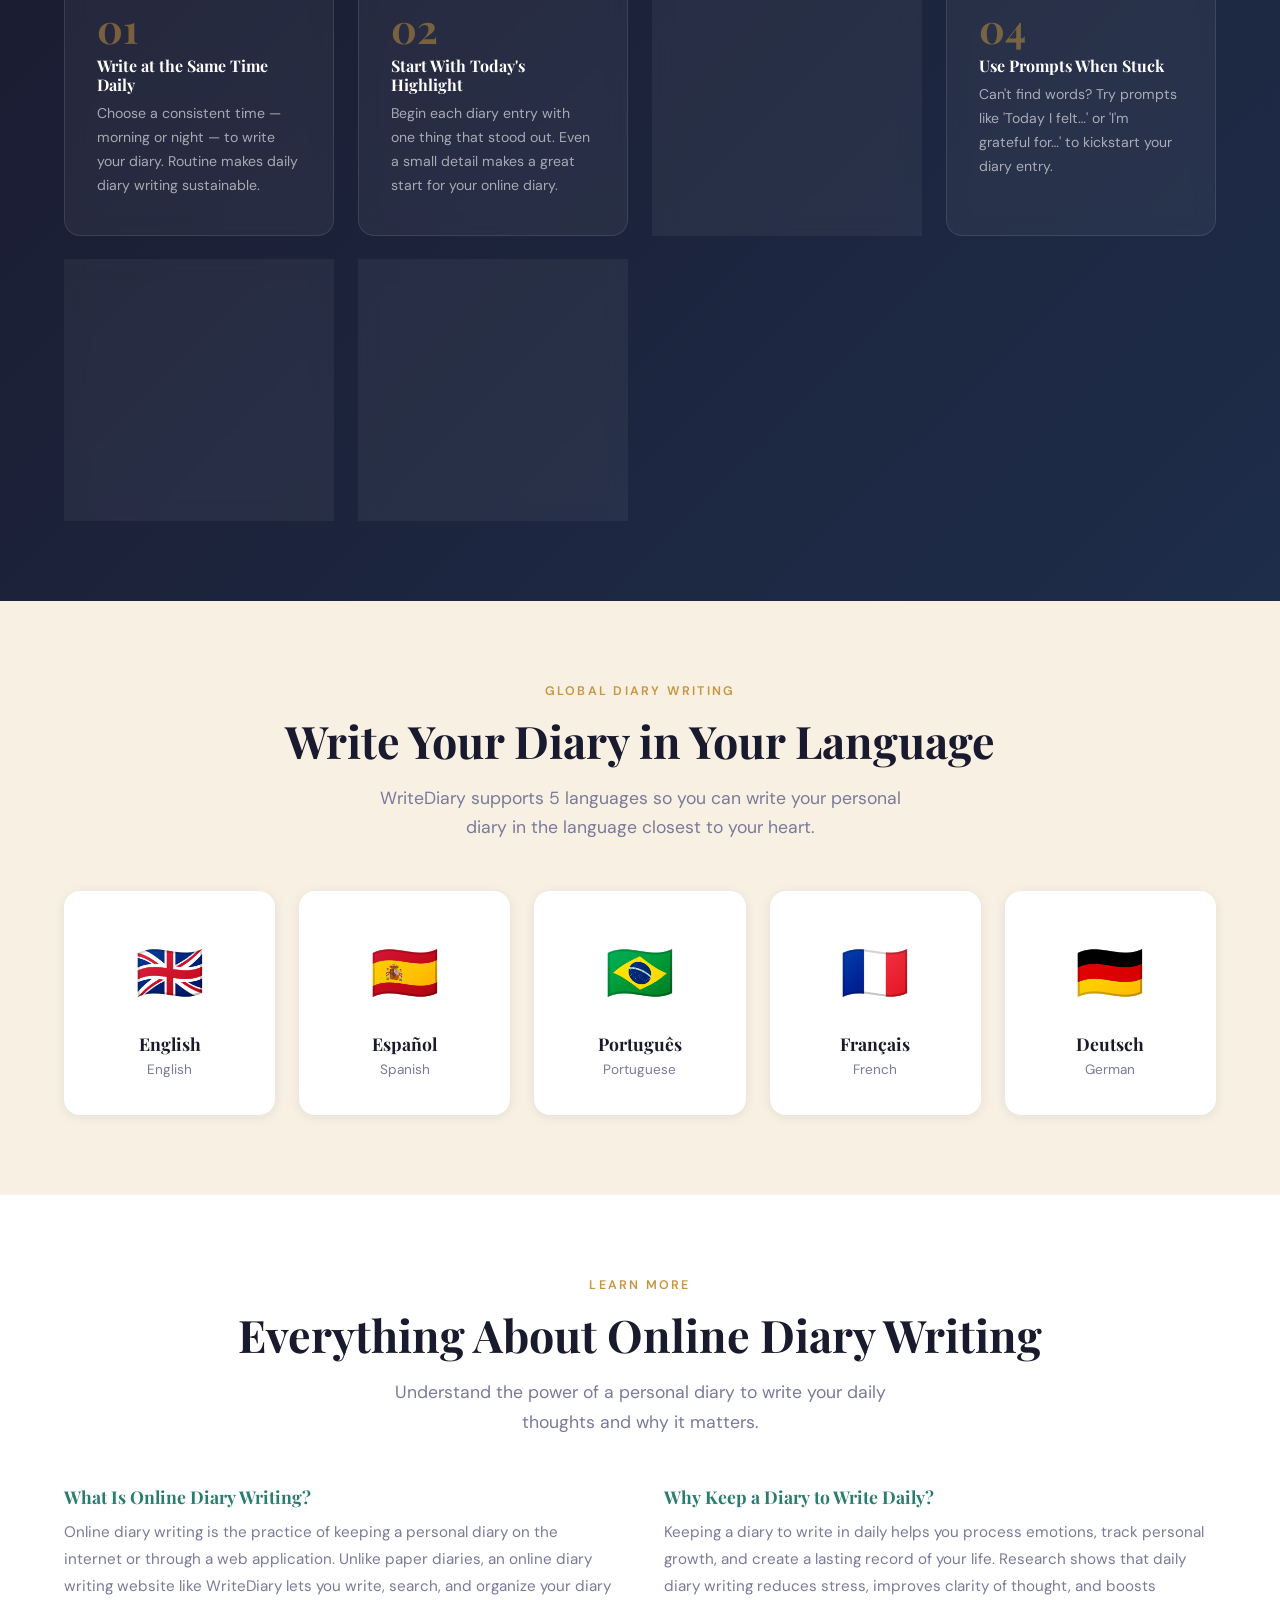
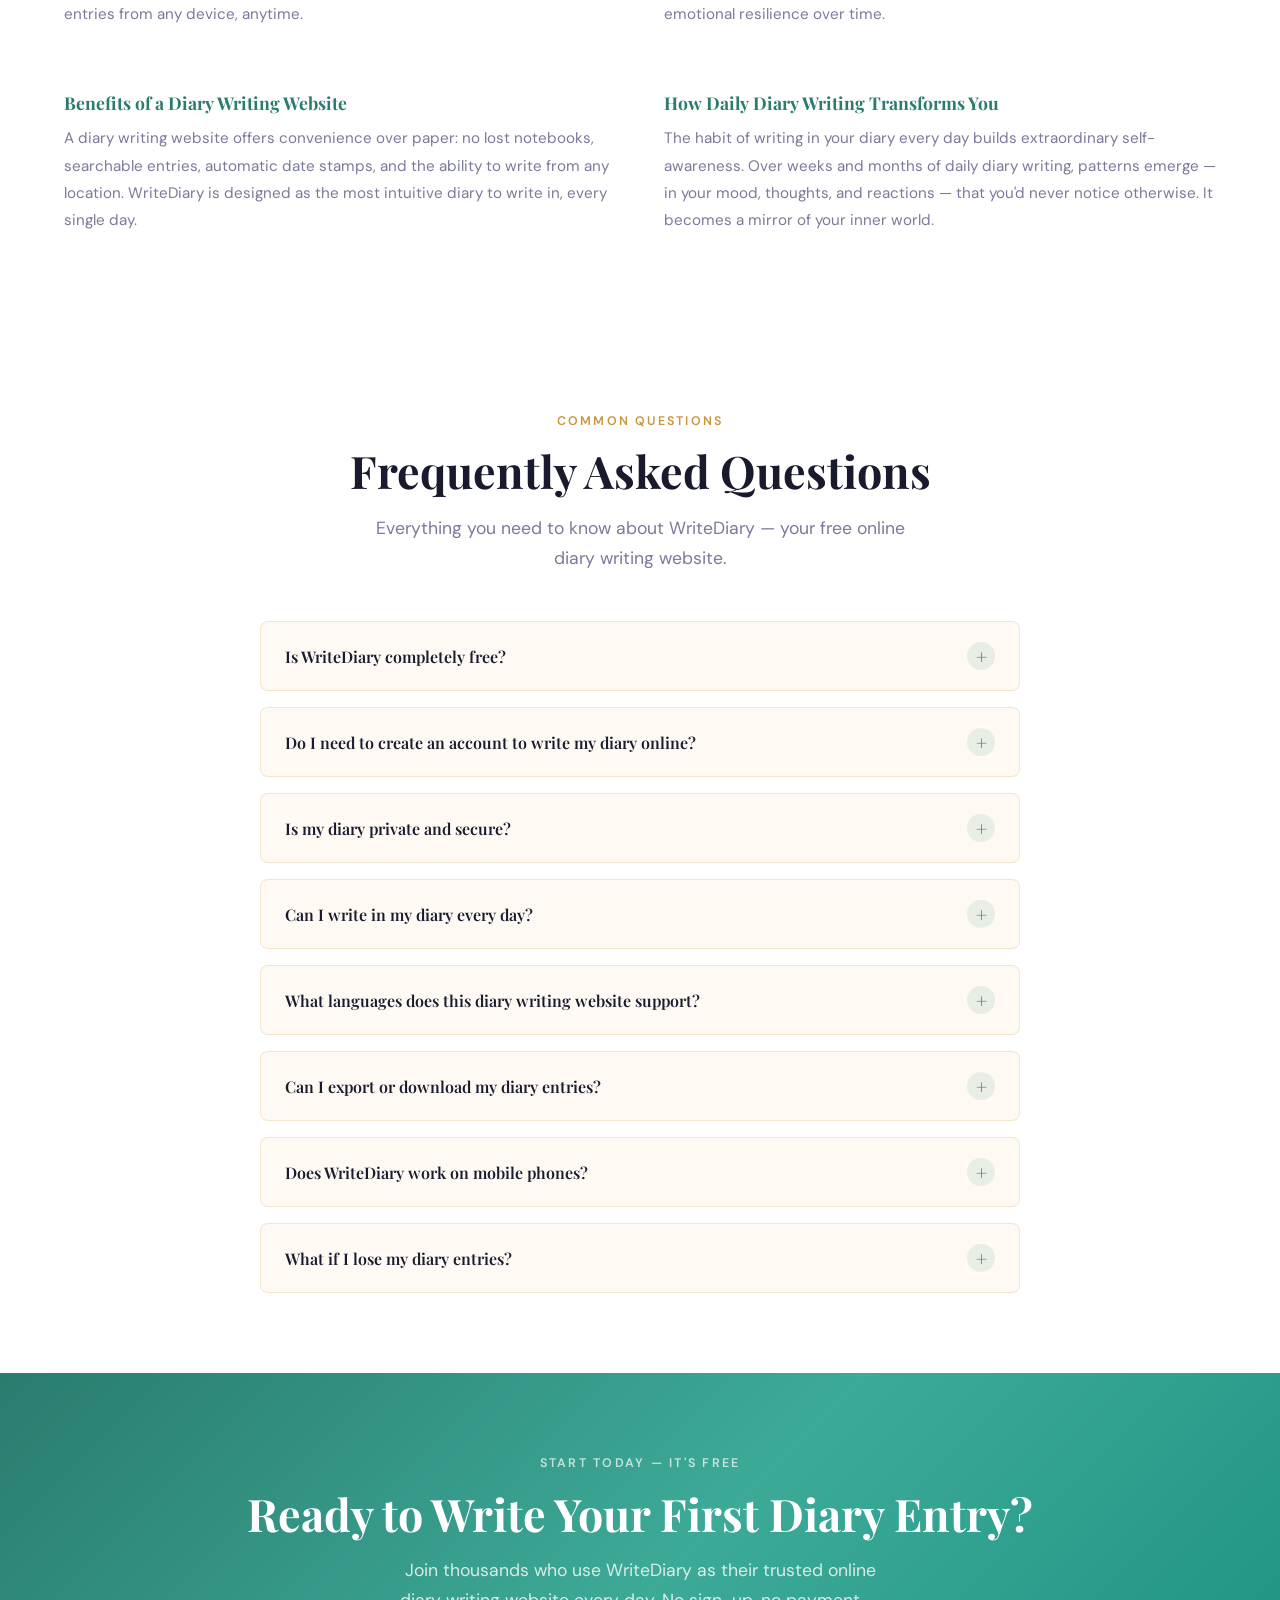
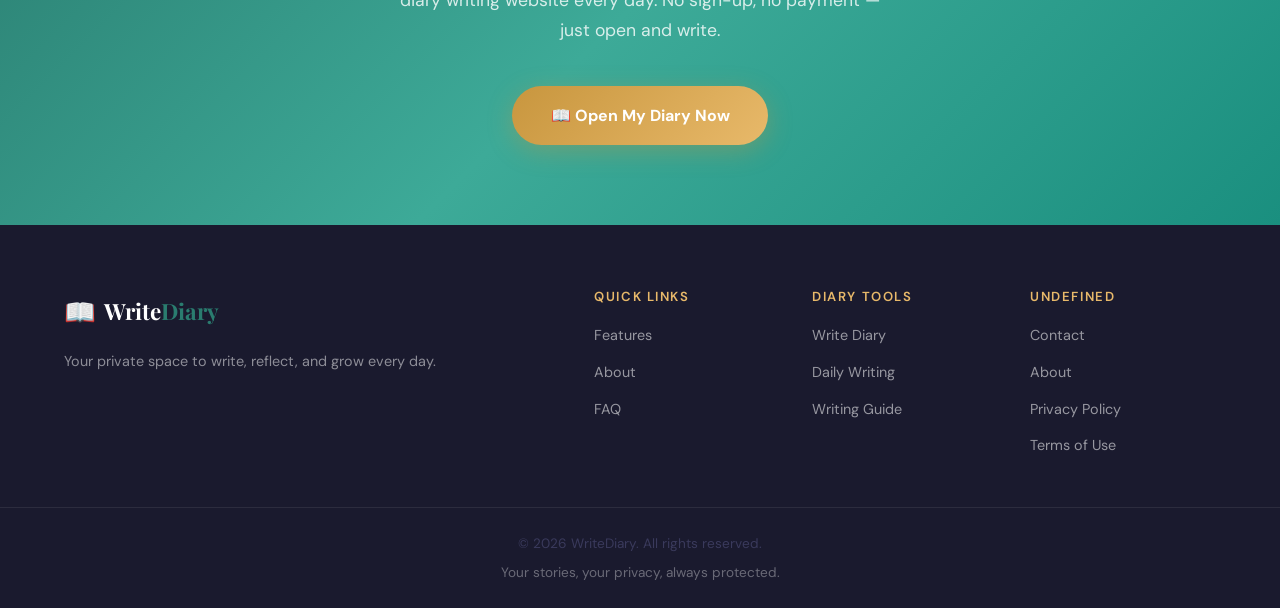
==== commit 66831507: "Update index.html" ====
--- a/index.html
+++ b/index.html
@@ -68,14 +68,7 @@
           "priceCurrency": "USD"
         },
         "inLanguage": ["en","es","pt","fr","de"]
-      },
-      {
-        "@type": "Organization",
-        "@id": "https://writediary.github.io/#org",
-        "name": "WriteDiary",
-        "url": "https://writediary.github.io/",
-        "logo": "https://writediary.github.io/logo.png"
-      },
+      },      
       {
         "@type": "FAQPage",
         "mainEntity": [
